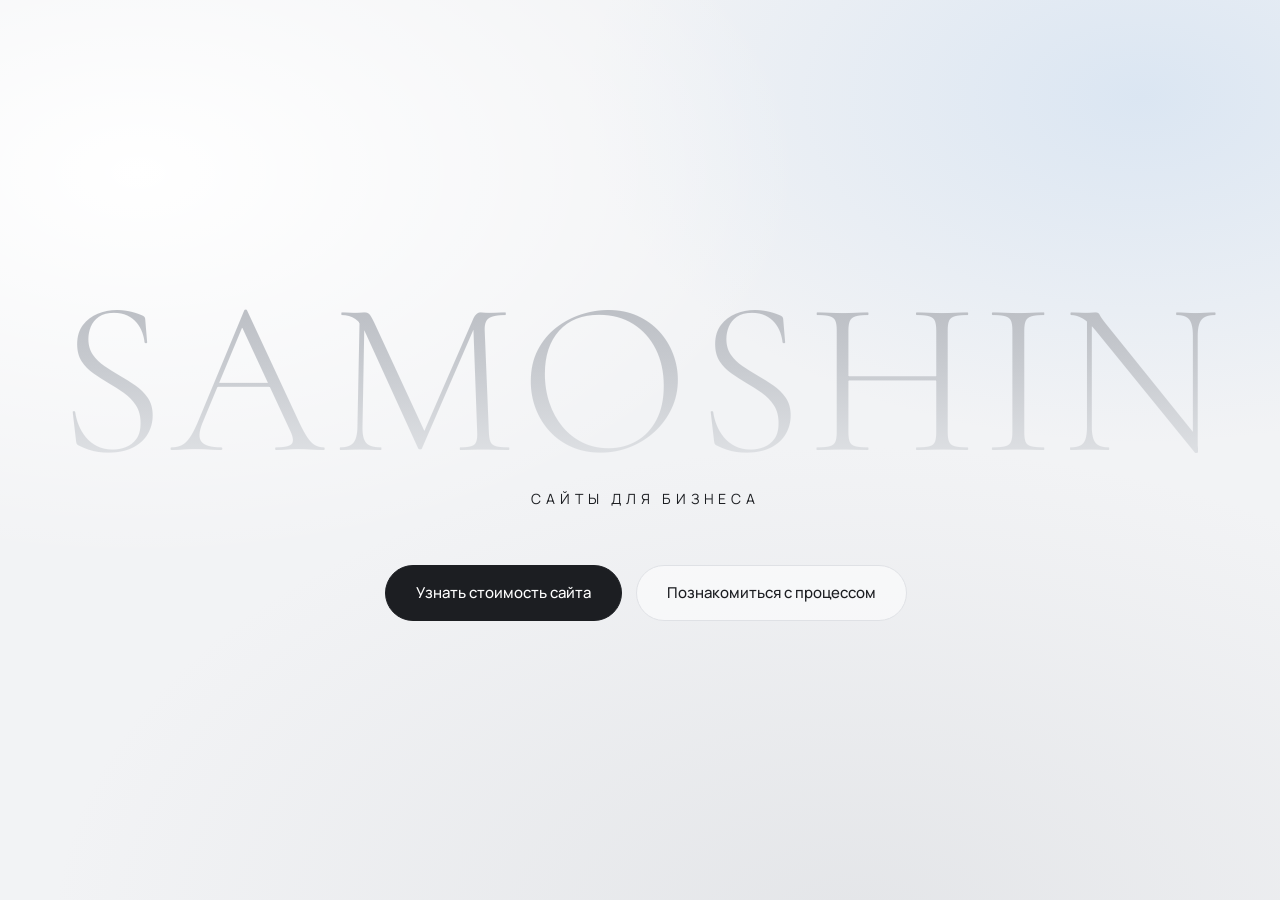
==== index.html @ 726b4692 "Вернул no-cache dev-сервер (serve.py) http.server шлёт только Last-Modified → браузер кэширует эврис" ====
<!DOCTYPE html>
<html lang="ru">
<head>
<meta charset="utf-8">
<meta name="viewport" content="width=device-width, initial-scale=1, viewport-fit=cover">
<title>SAMOSHIN — сайты для бизнеса</title>
<meta name="description" content="Разработка сайтов для бизнеса: лендинги, визитки, корпоративные сайты, интернет-магазины. Прозрачный процесс: план работ с этапами и ценами до начала работы.">
<meta name="theme-color" content="#F2F3F5">
<link rel="preconnect" href="https://fonts.googleapis.com">
<link rel="preconnect" href="https://fonts.gstatic.com" crossorigin>
<link href="https://fonts.googleapis.com/css2?family=Cormorant+Garamond:ital,wght@0,300;0,400;0,500;1,300;1,400&family=Manrope:wght@300;400;500;600&display=swap" rel="stylesheet">
<link rel="stylesheet" href="css/style.css">
</head>
<body>

<!-- Фон-дым (Vanta.FOG). Статический градиент в CSS — запасной фон, если WebGL/скрипт не поднялся. -->
<div class="smoke" id="smoke" aria-hidden="true"></div>
<div class="glow" id="glow" aria-hidden="true"></div>
<div class="veil" aria-hidden="true"></div>

<main class="stage" id="stage">

  <!-- ═══════════════ СТАРТ ═══════════════ -->
  <section class="screen screen--start is-active is-first" id="s-start" data-screen="start">
    <div class="start">
      <h1 class="logo">SAMOSHIN</h1>
      <p class="logo-sub">Сайты для бизнеса</p>
      <div class="start-actions">
        <button class="btn btn--primary" data-go="brief" data-entry="start-button">Узнать стоимость сайта</button>
        <button class="btn" data-go="branch-intro">Познакомиться с процессом</button>
      </div>
    </div>
  </section>

  <!-- ═══════════════ ВЕТКА 1: ОБЕЩАНИЕ ═══════════════ -->
  <section class="screen" id="s-branch-intro" data-screen="branch-intro" hidden>
    <div class="pane pane--center">
      <button class="back" data-back>← Назад</button>
      <p class="eyebrow">Как я работаю</p>
      <h2 class="display">Ты <em>видишь</em> каждый шаг<br>и платишь только за то,<br>что уже сделано</h2>
      <p class="lede">До начала работы ты получаешь план: из каких этапов состоит проект, что выходит на каждом,
        сколько это стоит и когда будет готово. Дальше — этап за этапом. Ничего не начинается,
        пока ты не увидел и не принял предыдущее.</p>
      <p class="lede">Шесть фаз. Дальше — что происходит внутри каждой.</p>
      <button class="btn btn--primary" data-go="phases">Смотреть процесс</button>
    </div>
  </section>

  <!-- ═══════════════ ВЕТКА 2: ШЕСТЬ ФАЗ ═══════════════ -->
  <section class="screen" id="s-phases" data-screen="phases" hidden>
    <div class="pane pane--phases">
      <header class="phases-head">
        <button class="back" data-back>← Назад</button>
        <p class="eyebrow">Процесс</p>
        <h2 class="display display--sm">Шесть фаз</h2>
      </header>

      <div class="track" id="track" tabindex="0" aria-label="Фазы процесса, листается вниз">
        <article class="phase" data-i="1">
          <p class="phase-n">Фаза 1</p>
          <h3 class="phase-t">Бриф <em>и план</em></h3>
          <p class="phase-b">Заполняешь бриф, я составляю план с этапами и ценами, созваниваемся и правим, пока всё не сойдётся.</p>
          <p class="phase-get"><span>Получаешь:</span> план, где видно за что и когда платишь.</p>
        </article>
        <article class="phase" data-i="2">
          <p class="phase-n">Фаза 2</p>
          <h3 class="phase-t">Анализ <em>проекта</em></h3>
          <p class="phase-b">Смотрю конкурентов, разбираю твоих клиентов, собираю структуру будущего сайта.</p>
          <p class="phase-get"><span>Получаешь:</span> карту сайта и путь клиента.</p>
        </article>
        <article class="phase" data-i="3">
          <p class="phase-n">Фаза 3</p>
          <h3 class="phase-t"><em>Дизайн</em></h3>
          <p class="phase-b">Подбираем референсы, согласуем концепцию, готовим тексты и изображения, собираю прототип и отрисовываю макет.</p>
          <p class="phase-get"><span>Получаешь:</span> макет, включая мобильную и десктопную версию.</p>
        </article>
        <article class="phase" data-i="4">
          <p class="phase-n">Фаза 4</p>
          <h3 class="phase-t"><em>Разработка</em></h3>
          <p class="phase-b">Вёрстка, код, адаптив под телефоны и планшеты, проверка во всех браузерах.</p>
          <p class="phase-get"><span>Получаешь:</span> живой сайт на тестовой ссылке.</p>
        </article>
        <article class="phase" data-i="5">
          <p class="phase-n">Фаза 5</p>
          <h3 class="phase-t"><em>Запуск</em></h3>
          <p class="phase-b">Деплой на хостинг, подключение домена, при необходимости — админка, чтобы ты сам менял тексты и фото.</p>
          <p class="phase-get"><span>Получаешь:</span> работающий сайт на твоём домене.</p>
        </article>
        <article class="phase" data-i="6">
          <p class="phase-n">Фаза 6 <span class="phase-opt">по желанию</span></p>
          <h3 class="phase-t"><em>Поддержка</em></h3>
          <p class="phase-b">Чиню технические баги, правлю контент, слежу, что всё живо.</p>
          <p class="phase-get"><span>Получаешь:</span> уверенность, что сайт под присмотром.</p>
        </article>
        <article class="phase phase--end" data-i="7">
          <h3 class="phase-t">Это <em>весь</em> процесс</h3>
          <p class="phase-b">Теперь — какие сайты бывают и какой нужен тебе.</p>
          <button class="btn btn--primary" data-go="site-types">Типы сайтов</button>
        </article>
      </div>

      <!-- ПК-подсказка: показывает жест буквально — колёсико крутится -->
      <div class="scroll-hint" id="hint-scroll" aria-hidden="true">
        <svg viewBox="0 0 26 40" width="26" height="40" fill="none" stroke="currentColor" stroke-width="1.2">
          <rect x=".6" y=".6" width="24.8" height="38.8" rx="12.4"/>
          <circle class="scroll-hint-wheel" cx="13" cy="11" r="1.9" fill="currentColor" stroke="none"/>
        </svg>
      </div>
    </div>
  </section>

  <!-- ═══════════════ ВЕТКА 3: ТИПЫ САЙТОВ ═══════════════ -->
  <section class="screen" id="s-site-types" data-screen="site-types" hidden>
    <div class="pane pane--types">
      <header class="types-head">
        <button class="back" data-back>← Назад</button>
        <p class="eyebrow">Что бывает</p>
        <h2 class="display display--sm">Типы <em>сайтов</em></h2>
      </header>
      <!-- один клик = действие: кликается вся карточка, кнопка внутри заголовка растянута на неё -->
      <div class="types">
        <article class="type" data-type="landing">
          <h3 class="type-t"><button class="type-hit" data-portfolio="landing" aria-label="Лендинг — посмотреть примеры">Лендинг</button></h3>
          <p class="type-b">Подходит, когда нужно продать что-то одно: услугу, продукт, курс или акцию. Вся страница ведёт к одному — конверсии посетителя в звонок или заявку.</p>
          <span class="type-link" aria-hidden="true">Посмотреть примеры</span>
        </article>
        <article class="type" data-type="card">
          <h3 class="type-t"><button class="type-hit" data-portfolio="card" aria-label="Сайт-визитка — посмотреть примеры">Сайт-визитка</button></h3>
          <p class="type-b">Подходит, когда за делом стоишь ты или небольшая команда. Рассказать, кто ты и что предлагаешь, показать работы и дать контакты. Обычно 4–8 страниц.</p>
          <span class="type-link" aria-hidden="true">Посмотреть примеры</span>
        </article>
        <article class="type" data-type="corp">
          <h3 class="type-t"><button class="type-hit" data-portfolio="corp" aria-label="Корпоративный сайт — посмотреть примеры">Корпоративный сайт</button></h3>
          <p class="type-b">Подходит, когда сайту нужно подробно отразить компанию: направления, команда, вакансии, документы, новости. Более 10 страниц.</p>
          <span class="type-link" aria-hidden="true">Посмотреть примеры</span>
        </article>
        <article class="type" data-type="shop">
          <h3 class="type-t"><button class="type-hit" data-portfolio="shop" aria-label="Интернет-магазин — посмотреть примеры">Интернет-магазин</button></h3>
          <p class="type-b">Подходит, когда нужно продавать много и онлайн: каталог, корзина, оплата — покупка идёт без твоего участия.</p>
          <span class="type-link" aria-hidden="true">Посмотреть примеры</span>
        </article>
      </div>
      <div class="types-cta">
        <button class="btn btn--primary" data-go="brief" data-entry="walked">Узнать стоимость своего сайта</button>
      </div>
    </div>
  </section>

  <!-- ═══════════════ БРИФ ═══════════════ -->
  <section class="screen screen--brief" id="s-brief" data-screen="brief" hidden>
    <div class="brief-scroll" id="brief-scroll">
      <div class="brief">
        <header class="brief-head">
          <button class="back" data-back>← Назад</button>
          <h2 class="display display--sm">Бриф</h2>
          <p class="lede">Ответь на несколько вопросов о проекте — это займёт пару минут.
            В ответ пришлю план работ с этапами и ценами. Это бесплатно и ни к чему не обязывает.</p>
        </header>

        <form class="form" id="brief-form" novalidate>

          <fieldset class="step" data-step="1">
            <legend><span class="step-n">01</span> О твоём деле</legend>
            <label class="field">
              <span class="q">Чем занимается твой бизнес?</span>
              <textarea name="business" rows="2" required placeholder="Например: юрист по банкротству, доставка цветов, студия мебели на заказ"></textarea>
            </label>
            <label class="field">
              <span class="q">Кто твои клиенты?</span>
              <textarea name="clients" rows="2" required placeholder="Например: частные лица, компании, и те и другие"></textarea>
            </label>
          </fieldset>

          <fieldset class="step" data-step="2" data-required="one">
            <legend><span class="step-n">02</span> Что должен делать сайт?</legend>
            <p class="q-note">Выбери один вариант</p>
            <div class="opts">
              <label class="opt"><input type="radio" name="goal" value="Продать конкретную услугу или продукт"><span>Продать конкретную услугу или продукт</span></label>
              <label class="opt"><input type="radio" name="goal" value="Рассказать о компании и услугах"><span>Рассказать о компании и услугах</span></label>
              <label class="opt"><input type="radio" name="goal" value="Показать всё, что мы делаем: услуги, команда, проекты"><span>Показать всё, что мы делаем: услуги, команда, проекты</span></label>
              <label class="opt"><input type="radio" name="goal" value="Продавать товары через интернет"><span>Продавать товары через интернет</span></label>
              <label class="opt opt--own"><input type="radio" name="goal" value="__own"><span>Свой вариант</span></label>
            </div>
            <input class="own-input" type="text" name="goal_own" placeholder="Свой вариант" hidden>
          </fieldset>

          <fieldset class="step" data-step="3" data-required="many">
            <legend><span class="step-n">03</span> Что должно быть на сайте?</legend>
            <p class="q-note">Можно несколько</p>
            <div class="opts opts--grid">
              <label class="opt"><input type="checkbox" name="blocks" value="Услуги или товары"><span>Услуги или товары</span></label>
              <label class="opt"><input type="checkbox" name="blocks" value="Цены, прайс"><span>Цены, прайс</span></label>
              <label class="opt"><input type="checkbox" name="blocks" value="Отзывы"><span>Отзывы</span></label>
              <label class="opt"><input type="checkbox" name="blocks" value="Фото работ, портфолио"><span>Фото работ, портфолио</span></label>
              <label class="opt"><input type="checkbox" name="blocks" value="Форма заявки"><span>Форма заявки</span></label>
              <label class="opt"><input type="checkbox" name="blocks" value="О компании, команда"><span>О компании, команда</span></label>
              <label class="opt"><input type="checkbox" name="blocks" value="FAQ"><span>FAQ</span></label>
              <label class="opt"><input type="checkbox" name="blocks" value="Блог, новости"><span>Блог, новости</span></label>
              <label class="opt opt--own"><input type="checkbox" name="blocks" value="__own"><span>Свой вариант</span></label>
            </div>
            <input class="own-input" type="text" name="blocks_own" placeholder="Свой вариант" hidden>
          </fieldset>

          <fieldset class="step" data-step="4" data-required="one">
            <legend><span class="step-n">04</span> Как сайт должен выглядеть?</legend>
            <p class="q-note">Выбери один вариант</p>
            <div class="opts">
              <label class="opt"><input type="radio" name="style" value="Строго и минималистично"><span>Строго и минималистично</span></label>
              <label class="opt"><input type="radio" name="style" value="Ярко и смело"><span>Ярко и смело</span></label>
              <label class="opt"><input type="radio" name="style" value="Дорого и престижно"><span>Дорого и престижно</span></label>
              <label class="opt"><input type="radio" name="style" value="Современно и технологично"><span>Современно и технологично</span></label>
              <label class="opt"><input type="radio" name="style" value="Пока не знаю — доверюсь тебе"><span>Пока не знаю — доверюсь тебе</span></label>
              <label class="opt opt--own"><input type="radio" name="style" value="__own"><span>Свой вариант</span></label>
            </div>
            <input class="own-input" type="text" name="style_own" placeholder="Свой вариант" hidden>
          </fieldset>

          <fieldset class="step" data-step="5" data-required="many">
            <legend><span class="step-n">05</span> Что уже есть из материалов?</legend>
            <p class="q-note">Можно несколько</p>
            <div class="opts opts--grid">
              <label class="opt"><input type="checkbox" name="assets" value="Логотип"><span>Логотип</span></label>
              <label class="opt"><input type="checkbox" name="assets" value="Тексты"><span>Тексты</span></label>
              <label class="opt"><input type="checkbox" name="assets" value="Фотографии"><span>Фотографии</span></label>
              <label class="opt"><input type="checkbox" name="assets" value="Фирменные цвета, брендбук"><span>Фирменные цвета, брендбук</span></label>
              <label class="opt"><input type="checkbox" name="assets" value="Пока ничего нет"><span>Пока ничего нет</span></label>
              <label class="opt opt--own"><input type="checkbox" name="assets" value="__own"><span>Свой вариант</span></label>
            </div>
            <input class="own-input" type="text" name="assets_own" placeholder="Свой вариант" hidden>
          </fieldset>

          <fieldset class="step" data-step="6" data-required="one:cms one:domain">
            <legend><span class="step-n">06</span> Технические детали</legend>
            <p class="q" id="q-cms">Хочешь сам менять тексты и фото после запуска?</p>
            <div class="opts" role="radiogroup" aria-labelledby="q-cms">
              <label class="opt"><input type="radio" name="cms" value="Да, хочу сам"><span>Да, хочу сам</span></label>
              <label class="opt"><input type="radio" name="cms" value="Нет, лучше ты"><span>Нет, лучше ты</span></label>
              <label class="opt"><input type="radio" name="cms" value="Не знаю, что это значит"><span>Не знаю, что это значит</span></label>
            </div>
            <p class="q q--gap" id="q-domain">Есть ли уже адрес сайта (домен)?</p>
            <div class="opts" role="radiogroup" aria-labelledby="q-domain">
              <label class="opt"><input type="radio" name="domain" value="Да, есть"><span>Да, есть</span></label>
              <label class="opt"><input type="radio" name="domain" value="Нет, нужно купить"><span>Нет, нужно купить</span></label>
              <label class="opt"><input type="radio" name="domain" value="Не знаю, что это"><span>Не знаю, что это</span></label>
            </div>
          </fieldset>

          <fieldset class="step" data-step="7" data-required="one:contact_way">
            <legend><span class="step-n">07</span> Куда прислать план?</legend>
            <label class="field">
              <span class="q">Имя</span>
              <input type="text" name="name" required autocomplete="name" placeholder="Как к тебе обращаться">
            </label>
            <label class="field">
              <span class="q">Телефон или мессенджер</span>
              <input type="text" name="phone" required autocomplete="tel" inputmode="tel" placeholder="+7 900 000-00-00 или @nickname">
            </label>
            <label class="field">
              <span class="q">Email <span class="opt-mark">— по желанию</span></span>
              <input type="email" name="email" autocomplete="email" placeholder="you@example.com">
            </label>
            <p class="q q--gap" id="q-way">Как удобнее связаться?</p>
            <div class="opts" role="radiogroup" aria-labelledby="q-way">
              <label class="opt"><input type="radio" name="contact_way" value="Telegram"><span>Telegram</span></label>
              <label class="opt"><input type="radio" name="contact_way" value="WhatsApp"><span>WhatsApp</span></label>
              <label class="opt"><input type="radio" name="contact_way" value="Звонок"><span>Звонок</span></label>
              <label class="opt"><input type="radio" name="contact_way" value="Email"><span>Email</span></label>
            </div>
          </fieldset>

          <div class="form-foot">
            <p class="form-error" id="form-error" role="alert" hidden></p>
            <button class="btn btn--primary btn--wide" type="submit">Отправить бриф</button>
            <p class="form-note">Нажимая, ты соглашаешься на обработку контактов для ответа по этой заявке. Ничего больше с ними не происходит.</p>
          </div>
        </form>
      </div>
    </div>
  </section>

  <!-- ═══════════════ ПОДТВЕРЖДЕНИЕ ═══════════════ -->
  <section class="screen" id="s-brief-done" data-screen="brief-done" hidden>
    <div class="pane pane--center">
      <h2 class="display">Бриф <em>получен</em></h2>
      <p class="lede">Изучу и вернусь с планом работ в течение суток.</p>
      <div class="done-actions">
        <button class="btn" id="done-download">Скачать копию брифа</button>
        <button class="btn btn--ghost" data-go="start">На главную</button>
      </div>
    </div>
  </section>

</main>

<!-- ═══════════════ ЗАСЕЧКА «ГДЕ Я» ═══════════════ -->
<!-- Четыре штриха: три экрана ветки + цель. Декоративная, не кликается — навигация в углах. -->
<div class="trail" id="trail" hidden aria-hidden="true">
  <span class="trail-tick" data-for="branch-intro"></span>
  <span class="trail-tick" data-for="phases"></span>
  <span class="trail-tick" data-for="site-types"></span>
  <span class="trail-tick trail-tick--goal" data-for="brief"></span>
</div>

<!-- ═══════════════ УГЛЫ (только внутри ветки) ═══════════════ -->
<nav class="corners" id="corners" hidden aria-label="Быстрые переходы">
  <button class="corner corner--tl" data-portfolio="all">Портфолио</button>
  <button class="corner corner--tr" id="faq-open" aria-label="Частые вопросы">
    <span aria-hidden="true">?</span>
  </button>
  <a class="corner corner--bl" id="call-link" href="tel:+79000000000">
    <svg viewBox="0 0 20 20" width="17" height="17" fill="none" stroke="currentColor" stroke-width="1.4" stroke-linecap="round" stroke-linejoin="round" aria-hidden="true">
      <path d="M17.5 14.1v2.3a1.5 1.5 0 0 1-1.7 1.5 15 15 0 0 1-6.5-2.3 14.6 14.6 0 0 1-4.5-4.5A15 15 0 0 1 2.5 4.5 1.5 1.5 0 0 1 4 2.8h2.3a1.5 1.5 0 0 1 1.5 1.3c.1.7.3 1.4.5 2.1a1.5 1.5 0 0 1-.3 1.6l-1 1a12 12 0 0 0 4.5 4.5l1-1a1.5 1.5 0 0 1 1.6-.3c.7.3 1.4.4 2.1.5a1.5 1.5 0 0 1 1.3 1.6Z"/>
    </svg>
    <span class="sr-only">Позвонить</span>
  </a>
  <button class="corner corner--br" data-go="brief" data-entry="corner-icon">Узнать стоимость</button>
</nav>

<!-- ═══════════════ FAQ ═══════════════ -->
<dialog class="overlay overlay--faq" id="ov-faq" aria-labelledby="faq-title">
  <div class="overlay-inner">
    <button class="overlay-close" data-close-overlay aria-label="Закрыть">×</button>
    <h2 class="display display--sm" id="faq-title">Частые <em>вопросы</em></h2>
    <div class="faq">
      <details class="qa">
        <summary>Сколько стоит сайт?</summary>
        <p>Зависит от объёма: количества страниц, сложности дизайна, нужна ли админка и магазин. Поэтому я не называю цену до брифа — иначе это гадание. Заполнишь бриф — пришлю план, где цена разбита по этапам, и видно, за что именно ты платишь. Это бесплатно.</p>
      </details>
      <details class="qa">
        <summary>Сколько времени это займёт?</summary>
        <p>Лендинг — обычно 1–2 недели, визитка — 2–3, корпоративный сайт — от месяца. Срок сильно зависит от того, как быстро приходят материалы и правки с твоей стороны. Точные даты по этапам будут в плане.</p>
      </details>
      <details class="qa">
        <summary>Что мне нужно подготовить?</summary>
        <p>В идеале — логотип, тексты, фотографии и понимание, кто твой клиент. Если ничего этого нет, не страшно: тексты пишу сам, изображения подбираю, логотип можно оставить на потом. В брифе есть отдельный вопрос про материалы — отметь, что есть, остальное возьму на себя.</p>
      </details>
      <details class="qa">
        <summary>Обязательно ли делать всё сразу?</summary>
        <p>Нет. Процесс разбит на этапы именно поэтому: можно запустить сайт в базовом виде и добавлять разделы потом. Оплата тоже по этапам — ты не отдаёшь всю сумму вперёд.</p>
      </details>
      <details class="qa">
        <summary>Смогу ли я сам менять тексты и фото?</summary>
        <p>Да, если скажешь об этом заранее — тогда подключаю админку и показываю, как ей пользоваться. Без админки сайт дешевле, но за правками придётся приходить ко мне. В брифе есть этот вопрос.</p>
      </details>
      <details class="qa">
        <summary>Кто делает сайт?</summary>
        <p>Я. Не агентство и не конвейер: один человек ведёт проект от брифа до запуска, и на связи всё время один и тот же человек. Поэтому проектов в работе немного, а этапы видно насквозь.</p>
      </details>
      <details class="qa">
        <summary>А если мне не понравится?</summary>
        <p>Для этого этапы и нужны. Дизайн согласуется до вёрстки: сначала концепция, потом макет. Правки внутри этапа — часть работы. Дальше не идём, пока текущий этап не принят — так «не понравилось» вскрывается на макете, а не на готовом сайте.</p>
      </details>
    </div>
  </div>
</dialog>

<!-- ═══════════════ ПОРТФОЛИО ═══════════════ -->
<dialog class="overlay overlay--work" id="ov-portfolio" aria-labelledby="pf-title">
  <div class="overlay-inner">
    <button class="overlay-close" data-close-overlay aria-label="Закрыть">×</button>
    <h2 class="display display--sm" id="pf-title">Работы</h2>
    <div class="filters" id="pf-filters" role="group" aria-label="Фильтр по типу сайта">
      <button class="filter is-on" data-filter="all">Все</button>
      <button class="filter" data-filter="landing">Лендинги</button>
      <button class="filter" data-filter="card">Визитки</button>
      <button class="filter" data-filter="corp">Корпоративные</button>
      <button class="filter" data-filter="shop">Магазины</button>
    </div>
    <div class="works" id="pf-works">
      <!-- ponytail: превью — CSS-плашки. Появятся скриншоты — меняешь div.work-img на <img alt="…">. -->
      <article class="work" data-type="landing">
        <div class="work-img work-img--1" role="img" aria-label="Превью лендинга арбитражного управляющего"></div>
        <h3 class="work-t">Лендинг арбитражного управляющего</h3>
        <p class="work-b">Банкротство физических лиц. Одна страница, одна задача — заявка на консультацию.</p>
        <p class="work-type">Лендинг</p>
      </article>
      <article class="work" data-type="card">
        <div class="work-img work-img--2" role="img" aria-label="Превью сайта швейного цеха"></div>
        <h3 class="work-t">Швейный цех: шторы и текстиль</h3>
        <p class="work-b">Производство под заказ. Каталог работ, расчёт и контакты.</p>
        <p class="work-type">Сайт-визитка</p>
      </article>
      <article class="work" data-type="card">
        <div class="work-img work-img--3" role="img" aria-label="Превью сайта студии изделий из керамогранита"></div>
        <h3 class="work-t">Студия изделий из керамогранита</h3>
        <p class="work-b">Кухни, декор, мебель. Показать материал и работы так, чтобы было видно качество.</p>
        <p class="work-type">Сайт-визитка</p>
      </article>
      <article class="work" data-type="corp">
        <div class="work-img work-img--4" role="img" aria-label="Превью корпоративного сайта завода нефтегазового оборудования"></div>
        <h3 class="work-t">Завод нефтегазового оборудования</h3>
        <p class="work-b">Направления, производство, документы, вакансии. Многостраничная структура под каталог продукции.</p>
        <p class="work-type">Корпоративный сайт</p>
      </article>
    </div>
    <p class="works-empty" id="pf-empty" hidden>В этом типе работ пока нет. Ближайшая — в соседнем фильтре.</p>
  </div>
</dialog>

<script src="js/overscroll-nav.js"></script>
<script src="js/app.js"></script>

<!-- Фон-дым. Тяжёлые библиотеки грузятся последними, поверх статического градиента-заглушки. -->
<script src="js/vendor/three.r134.min.js"></script>
<script src="js/vendor/vanta.fog.min.js"></script>
<script>
  // Уважаем reduced-motion и не падаем, если библиотека/WebGL недоступны — остаётся градиент.
  // ?nofog — быстрый выключатель для сравнения: мешает ли фон отклику жестов на этой машине.
  if (window.VANTA && !matchMedia('(prefers-reduced-motion: reduce)').matches
      && !location.search.includes('nofog')) {
    try {
      VANTA.FOG({
        el: '#smoke',
        mouseControls: true,
        touchControls: true,
        gyroControls: false,
        minHeight: 200.00,
        minWidth: 200.00,
        highlightColor: 0x9d9c99,
        midtoneColor: 0xcacaca,
        lowlightColor: 0x5f5b70,
        baseColor: 0xffffff,
        blurFactor: 0.53,
        speed: 0.50,
        zoom: 0.20
      });
    } catch (e) { /* нет WebGL — живём с градиентом */ }
  }
</script>
</body>
</html>
---- css/style.css ----
/* ═══════════════════════════════════════════════
   SAMOSHIN — токены
   ═══════════════════════════════════════════════ */
:root {
  --bg: #F2F3F5;        /* холодный перламутр */
  --ink: #1C1E22;       /* 15.0:1 */
  --sky: #7FB2E8;       /* декор, только на заливках — на тексте не используется */
  --sky-deep: #4A8FD4;  /* интерактив, ховер, курсив в крупных заголовках — 3.1:1, AA large */
  --sky-ink: #3170B0;   /* тот же акцент для мелкого текста — 4.7:1, AA */
  --muted: #666B73;     /* второстепенный текст — 4.9:1 */
  --logo: #C8CBD0;
  --logo-2: #E4E6E9;
  --line: #DFE1E5;      /* декоративные линии: разделители, рамки карточек */
  --line-ui: #878D95;   /* границы полей ввода и выбора — 3.0:1, WCAG 1.4.11 */

  --display: "Cormorant Garamond", Georgia, "Times New Roman", serif;
  --body: "Manrope", -apple-system, BlinkMacSystemFont, "Segoe UI", Roboto, sans-serif;

  --pad: clamp(20px, 5vw, 64px);
  --safe-t: max(var(--pad), env(safe-area-inset-top));
  --safe-b: max(var(--pad), env(safe-area-inset-bottom));

  /* тайминги: прямой ход уверенный, обратный быстрее */
  --t-dive: 700ms;
  --t-back: 460ms;
  --t-flight: 780ms;
  --t-blink: 620ms;
  --ease-dive: cubic-bezier(.22, .9, .28, 1);
  --ease-soft: cubic-bezier(.4, 0, .2, 1);
}

*, *::before, *::after { box-sizing: border-box; }

html, body {
  height: 100%;
  margin: 0;
  overflow: hidden;
  background: var(--bg);
}

body {
  font: 400 clamp(15px, 1.05vw + 12px, 18px)/1.6 var(--body);
  color: var(--ink);
  -webkit-font-smoothing: antialiased;
  text-rendering: optimizeLegibility;
}

h1, h2, h3, p, figure, fieldset, legend { margin: 0; padding: 0; }
fieldset { border: 0; }
button { font: inherit; color: inherit; }

:focus-visible {
  outline: 2px solid var(--sky-deep);
  outline-offset: 3px;
  border-radius: 2px;
}

/* ═══════════════ фон-заглушка ═══════════════ */
/* ponytail: статический перламутр + очень медленный дрейф. Сюда встанет fluid-дым. */
.smoke {
  --mx: 50%;
  --my: 40%;
  position: fixed;
  inset: -20%;
  z-index: 0;
  background:
    radial-gradient(60% 50% at 22% 28%, #FFFFFF 0%, rgba(255,255,255,0) 62%),
    radial-gradient(52% 46% at 78% 22%, rgba(127,178,232,.20) 0%, rgba(127,178,232,0) 60%),
    radial-gradient(70% 60% at 62% 88%, rgba(200,203,208,.34) 0%, rgba(200,203,208,0) 64%),
    var(--bg);
}
/* Vanta вставляет сюда <canvas> и двигает фон сам — CSS-дрейф больше не нужен. */

/* Мягкая реакция на курсор — отдельным слоем, чтобы не пересобирать фон на каждое движение.
   Свечение, а не частицы: тише и не тянет фокус. Тач-устройствам не показываем. */
.glow {
  position: fixed;
  inset: 0;
  z-index: 0;
  pointer-events: none;
  opacity: 0;
  background: radial-gradient(340px 340px at var(--mx) var(--my),
    rgba(255,255,255,.55) 0%, rgba(127,178,232,.10) 45%, rgba(255,255,255,0) 70%);
  transition: opacity 1.2s var(--ease-soft);
}
@media (hover: hover) and (pointer: fine) {
  .glow.is-on { opacity: 1; }
}

.veil {
  position: fixed;
  inset: 0;
  z-index: 90;
  background: var(--bg);
  opacity: 0;
  pointer-events: none;
  transition: opacity calc(var(--t-blink) / 2) var(--ease-soft);
}
.veil.is-on { opacity: 1; }

/* ═══════════════ сцена и экраны ═══════════════ */
.stage {
  position: fixed;
  inset: 0;
  z-index: 1;
  perspective: 1200px;
}

.screen {
  position: absolute;
  inset: 0;
  overflow: hidden;
  transform-origin: 50% 46%;
  will-change: transform, opacity, filter;
}
.screen[hidden] { display: none; }
.screen.is-leaving { pointer-events: none; }

.pane {
  height: 100%;
  padding: calc(var(--safe-t) + 40px) var(--pad) calc(var(--safe-b) + 40px);
  display: flex;
  flex-direction: column;
  overflow: hidden;
  /* отдача на скролл за край: без неё жест не нащупывается */
  transform: translateY(var(--pull, 0px));
}
.pane--center {
  justify-content: center;
  align-items: flex-start;
  max-width: 1100px;
  margin: 0 auto;
  gap: 26px;
}

/* ═══════════════ типографика ═══════════════ */
.display {
  font-family: var(--display);
  font-weight: 300;
  font-size: clamp(34px, 5.6vw, 74px);
  line-height: 1.12;
  letter-spacing: -0.01em;
}
.display--sm { font-size: clamp(28px, 3.6vw, 46px); }
.display em,
.phase-t em,
.logo-sub em {
  font-style: italic;
  color: var(--sky-deep);
}

.eyebrow {
  font-size: 12px;
  font-weight: 500;
  letter-spacing: .18em;
  text-transform: uppercase;
  color: var(--muted);
}

.lede {
  max-width: 56ch;
  color: var(--muted);
  font-weight: 300;
  font-size: clamp(15px, .6vw + 13px, 19px);
}

/* ═══════════════ кнопки ═══════════════ */
.btn {
  --btn-fg: var(--ink);
  display: inline-flex;
  align-items: center;
  justify-content: center;
  gap: 10px;
  padding: 15px 30px;
  border: 1px solid var(--line);
  border-radius: 999px;
  background: rgba(255,255,255,.55);
  color: var(--btn-fg);
  font-size: 15px;
  font-weight: 500;
  cursor: pointer;
  transition: border-color .3s, background .3s, color .3s, transform .3s var(--ease-soft);
}
.btn:hover {
  border-color: var(--sky);
  background: #fff;
  transform: translateY(-1px);
}
.btn:active { transform: translateY(0); }
.btn--primary {
  border-color: var(--ink);
  background: var(--ink);
  color: #fff;
}
.btn--primary:hover {
  background: var(--sky-deep);
  border-color: var(--sky-deep);
  color: #fff;
}
.btn--ghost { border-color: transparent; background: none; color: var(--muted); }
.btn--ghost:hover { background: none; color: var(--ink); }
.btn--wide { width: 100%; max-width: 380px; padding: 18px 30px; }

/* ═══════════════ СТАРТ ═══════════════ */
.screen--start { display: grid; place-items: center; }
.start {
  width: 100%;
  padding: var(--safe-t) var(--pad) var(--safe-b);
  text-align: center;
}
.logo {
  font-family: var(--display);
  font-weight: 300;
  font-size: 17.2vw;
  line-height: .92;
  white-space: nowrap;
  letter-spacing: .028em;
  margin-inline: -.028em 0;
  background: linear-gradient(to bottom, #B9BCC2 6%, var(--logo) 44%, var(--logo-2) 100%);
  -webkit-background-clip: text;
  background-clip: text;
  color: transparent;
  user-select: none;
}
.logo-sub {
  margin-top: 6px;
  font-size: clamp(12px, 1.1vw, 15px);
  letter-spacing: .34em;
  text-transform: uppercase;
  color: var(--ink);
}
.start-actions {
  margin-top: clamp(34px, 6vh, 64px);
  display: flex;
  flex-wrap: wrap;
  gap: 14px;
  justify-content: center;
}

/* появление по очереди: логотип проявляется из света → подпись → кнопки */
@keyframes logo-in {
  from { opacity: 0; filter: blur(16px); transform: scale(1.015); }
  to   { opacity: 1; filter: blur(0);    transform: none; }
}
@keyframes rise-in {
  from { opacity: 0; transform: translateY(9px); }
  to   { opacity: 1; transform: none; }
}
/* только при первом заходе: на возврате ждать проявление логотипа — наказание, а не приём */
.screen--start.is-first .logo          { animation: logo-in 1100ms var(--ease-dive) backwards; }
.screen--start.is-first .logo-sub      { animation: rise-in 620ms var(--ease-dive) 620ms backwards; }
.screen--start.is-first .start-actions { animation: rise-in 620ms var(--ease-dive) 860ms backwards; }

/* ═══════════════ ФАЗЫ ═══════════════ */
.pane--phases {
  position: relative;
  padding: calc(var(--safe-t) + 76px) 0 calc(var(--safe-b) + 30px);
  gap: 0;
}
.phases-head { padding: 0 var(--pad) clamp(18px, 4vh, 40px); }
.phases-head .back, .types-head .back { margin-bottom: 4px; }
.phases-head .display { margin-top: 6px; }

.track {
  flex: 1;
  min-height: 0;
  display: flex;
  flex-direction: column;
  align-items: center;
  gap: clamp(16px, 2.4vh, 30px);
  /* без длинного хвоста: снап должен доводить ровно до конца прокрутки,
     иначе край не достигается и скролл не уводит на следующий экран */
  padding: 0 var(--pad) clamp(16px, 5vh, 48px);
  overflow-y: auto;
  overflow-x: hidden;
  overscroll-behavior-y: contain;
  scroll-snap-type: y proximity; /* магнит помогает остановиться, но не держит — скролл-джекинг раздражает */
  scrollbar-width: none;
  -webkit-overflow-scrolling: touch;
  /* карточка растворяется у края, а не обрезается по линии */
  mask-image: linear-gradient(to bottom, transparent 0, #000 72px, #000 calc(100% - 24px), transparent 100%);
}
.track::-webkit-scrollbar { display: none; }

.phase {
  flex: 0 0 auto;
  width: min(560px, 100%);
  scroll-snap-align: center;
  padding: clamp(26px, 3vw, 40px);
  border: 1px solid var(--line);
  border-radius: 3px;
  /* ponytail: без backdrop-filter — размытие поверх живого фона пересчитывалось
     каждый кадр и роняло прокрутку. Плотная заливка неотличима на глаз. */
  background: rgba(252, 253, 254, .86);
  transform-origin: 50% 0%;      /* уходит вверх-на-зрителя */
  will-change: transform, opacity;
}
.phase-n {
  font-size: 12px;
  letter-spacing: .18em;
  text-transform: uppercase;
  color: var(--muted);
}
.phase-opt {
  margin-left: 8px;
  padding: 2px 8px;
  border: 1px solid var(--line);
  border-radius: 999px;
  letter-spacing: .08em;
  font-size: 10px;
  color: var(--sky-ink);
}
.phase-t {
  margin-top: 14px;
  font-family: var(--display);
  font-weight: 300;
  font-size: clamp(28px, 2.6vw, 40px);
  line-height: 1.1;
}
.phase-b { margin-top: 16px; color: var(--muted); font-weight: 300; }
.phase-get {
  margin-top: 22px;
  padding-top: 18px;
  border-top: 1px solid var(--line);
  font-size: 15px;
}
.phase-get span { color: var(--sky-ink); }
.phase--end {
  border-style: dashed;
  background: none;
}
.phase--end .btn { margin-top: 24px; }

/* ПК-подсказка: мышь справа от блока карточек, колёсико крутится — жест, а не результат */
/* Конспект просит «справа от блока» — правый край занят карточками, иконка легла бы поверх.
   Ставлю под блоком по центру: единственная свободная зона, жест читается так же. */
.scroll-hint {
  align-self: center;
  padding-top: 14px;
  color: var(--muted);
  opacity: .75;
  transition: opacity .5s;
  pointer-events: none;
}
.scroll-hint-wheel { animation: wheel 2.4s var(--ease-soft) infinite; }
@keyframes wheel {
  0%, 8%   { transform: translateY(0); opacity: 1; }
  38%      { transform: translateY(13px); opacity: .15; }
  46%      { transform: translateY(0); opacity: 0; }
  60%, 100% { transform: translateY(0); opacity: 1; }
}
.scroll-hint.is-off { opacity: 0; }

/* на тач-экранах подсказка другая: первая карточка дёргается вверх до первого касания */
@media (hover: none) {
  .track:not(.is-touched) .phase[data-i="1"] { animation: nudge 2.6s var(--ease-soft) 1s 2; }
  .scroll-hint { display: none; }
}
@keyframes nudge {
  0%, 72%, 100% { transform: translateY(0); }
  80%           { transform: translateY(-14px); }
  88%           { transform: translateY(0); }
}

/* ═══════════════ ТИПЫ САЙТОВ ═══════════════ */
.pane--types {
  padding-top: calc(var(--safe-t) + 76px);
  padding-bottom: calc(var(--safe-b) + 66px); /* чтобы контент не уезжал под угловые ссылки */
  overflow-y: auto;
  gap: clamp(22px, 4vh, 44px);
  justify-content: safe center;
}
.types {
  display: grid;
  grid-template-columns: repeat(auto-fit, minmax(min(280px, 100%), 1fr));
  gap: 1px;
  background: var(--line);
  border: 1px solid var(--line);
}
.type {
  position: relative;
  padding: clamp(24px, 2.4vw, 36px);
  background: rgba(255,255,255,.55);
  display: flex;
  flex-direction: column;
  gap: 14px;
  transition: background .35s;
}
.type:hover,
.type:focus-within { background: #fff; }
.type-t {
  font-family: var(--display);
  font-weight: 400;
  font-size: clamp(24px, 2vw, 30px);
}
.type-hit {
  border: 0;
  padding: 0;
  background: none;
  font: inherit;
  text-align: left;
  cursor: pointer;
}
.type-hit::after { content: ""; position: absolute; inset: 0; } /* кликается вся карточка */
.type-b { color: var(--muted); font-weight: 300; font-size: 15px; flex: 1; }
.type-link {
  align-self: flex-start;
  padding: 0 0 3px;
  border-bottom: 1px solid var(--sky-deep);
  color: var(--sky-ink);
  font-size: 14px;
  opacity: 0;
  transform: translateY(4px);
  transition: opacity .3s, transform .3s, border-color .3s;
}
.type:hover .type-link,
.type:focus-within .type-link { opacity: 1; transform: none; }
@media (hover: none) {
  .type-link { opacity: 1; transform: none; }
}
.types-cta { display: flex; justify-content: center; }

/* ═══════════════ ЗАСЕЧКА «ГДЕ Я» ═══════════════ */
/* Тихая, не прогресс-бар: четыре штриха вверху по центру. Последний — цель (бриф). */
.trail {
  position: fixed;
  top: calc(var(--safe-t) + 12px);
  left: 50%;
  transform: translateX(-50%);
  z-index: 40;
  display: flex;
  gap: 7px;
  pointer-events: none;
}
.trail[hidden] { display: none; }
.trail-tick {
  width: 16px;
  height: 1px;
  background: var(--line);
  transition: background .5s var(--ease-soft), width .5s var(--ease-dive);
}
.trail-tick.is-passed { background: var(--muted); }
.trail-tick.is-here { width: 26px; background: var(--sky-deep); }
.trail-tick--goal { width: 6px; }

/* ═══════════════ УГЛЫ ═══════════════ */
.corners { position: fixed; inset: 0; z-index: 40; pointer-events: none; }
.corner {
  position: absolute;
  pointer-events: auto;
  display: flex;
  align-items: center;
  justify-content: center;
  min-width: 44px;
  min-height: 44px;
  border: 0;
  background: none;
  color: var(--muted);
  font-family: var(--body);
  font-size: 13px;
  letter-spacing: .06em;
  text-decoration: none;
  cursor: pointer;
  padding: 10px 4px;
  transition: color .3s;
}
.sr-only {
  position: absolute;
  width: 1px; height: 1px;
  margin: -1px; padding: 0;
  overflow: hidden;
  clip-path: inset(50%);
  white-space: nowrap;
}
.corner:hover { color: var(--sky-ink); }
.corner--tl,
.corner--bl { justify-content: flex-start; }
.corner--br { justify-content: flex-end; }
.corner--tl { top: var(--safe-t); left: calc(var(--pad) - 4px); }
.corner--tr {
  top: var(--safe-t); right: var(--pad);
  width: 36px; height: 36px; min-width: 0; min-height: 0; padding: 0;
  border: 1px solid var(--line-ui);
  border-radius: 50%;
  font-family: var(--display);
  font-size: 19px;
  line-height: 1;
  color: var(--ink);
  transition: border-color .3s, color .3s;
}
/* круг оставляем 36px, зону нажатия расширяем до 44 */
.corner--tr::after { content: ""; position: absolute; inset: -4px; }
.corner--tr:hover { border-color: var(--sky-deep); }
.corner--bl { bottom: var(--safe-b); left: calc(var(--pad) - 4px); }
.corner--br { bottom: var(--safe-b); right: calc(var(--pad) - 4px); color: var(--ink); }
.corner--br::after {
  content: "";
  display: block;
  height: 1px;
  margin-top: 3px;
  background: var(--sky);
  transform: scaleX(0);
  transform-origin: right;
  transition: transform .35s var(--ease-soft);
}
.corner--br:hover::after { transform: scaleX(1); transform-origin: left; }

/* ═══════════════ БРИФ ═══════════════ */
.screen--brief { background: var(--bg); }
.brief-scroll {
  height: 100%;
  overflow-y: auto;
  overscroll-behavior-y: contain;
  -webkit-overflow-scrolling: touch;
}
.brief {
  max-width: 720px;
  margin: 0 auto;
  padding: calc(var(--safe-t) + 20px) var(--pad) calc(var(--safe-b) + 60px);
  /* отдача на потяг за верхний край: без неё жест не нащупывается */
  transform: translateY(var(--pull, 0px));
}

/* Во время жеста transform идёт за пальцем без анимации — transition на постоянно
   меняющемся значении и давал рывки. Пружина включается только на отпускании. */
.brief.is-releasing,
.pane.is-releasing {
  transition: transform .5s cubic-bezier(.22, 1, .36, 1);
}
.brief-head { display: flex; flex-direction: column; gap: 16px; }
.back {
  align-self: flex-start;
  width: fit-content;   /* заголовки экранов — не flex, иначе кнопка растянется на всю ширину */
  display: flex;
  align-items: center;
  min-height: 44px;
  border: 0;
  background: none;
  padding: 6px 12px 6px 0;
  color: var(--muted);
  font-size: 14px;
  cursor: pointer;
  transition: color .3s;
}
.back:hover { color: var(--ink); }

.form { margin-top: clamp(32px, 6vh, 56px); display: flex; flex-direction: column; gap: 46px; }
.step { display: flex; flex-direction: column; gap: 14px; scroll-margin-top: 24px; }
.step legend {
  display: flex;
  align-items: baseline;
  gap: 14px;
  font-family: var(--display);
  font-weight: 400;
  font-size: clamp(22px, 2vw, 28px);
  padding-bottom: 4px;
}
.step-n {
  font-family: var(--body);
  font-size: 11px;
  font-weight: 500;
  letter-spacing: .16em;
  color: var(--sky-ink);
}
.q { display: block; font-size: 15px; font-weight: 500; }
.q--gap { margin-top: 14px; }
.q-note { font-size: 13px; color: var(--muted); }
.opt-mark { font-weight: 300; color: var(--muted); }

.field { display: flex; flex-direction: column; gap: 8px; }
/* у полей ввода рамка — единственный признак контрола, поэтому она контрастнее
   декоративных линий. У .opt контрол опознаётся по нативному радио, там хватает волоска. */
.field input,
.field textarea,
.own-input {
  width: 100%;
  padding: 13px 16px;
  border: 1px solid var(--line-ui);
  border-radius: 2px;
  background: rgba(255,255,255,.6);
  font: inherit;
  font-size: 15px;
  color: var(--ink);
  resize: vertical;
  transition: border-color .25s, background .25s;
}
.field input::placeholder,
.field textarea::placeholder,
.own-input::placeholder { color: var(--muted); font-weight: 300; }
.field input:focus,
.field textarea:focus,
.own-input:focus { outline: none; border-color: var(--sky-deep); background: #fff; }

.opts { display: flex; flex-direction: column; gap: 8px; }
.opts--grid {
  display: grid;
  grid-template-columns: repeat(auto-fit, minmax(min(230px, 100%), 1fr));
}
.opt {
  display: flex;
  align-items: center;
  gap: 12px;
  padding: 13px 16px;
  border: 1px solid var(--line);
  border-radius: 2px;
  background: rgba(255,255,255,.45);
  font-size: 15px;
  cursor: pointer;
  transition: border-color .25s, background .25s;
}
.opt:hover { border-color: var(--sky); background: #fff; }
.opt input { accent-color: var(--sky-deep); width: 16px; height: 16px; margin: 0; flex: 0 0 auto; }
.opt:has(input:checked) { border-color: var(--sky-deep); background: #fff; }
.own-input { margin-top: 2px; }

.step.is-bad legend { color: var(--sky-ink); }
.step.is-bad .opts,
.step.is-bad .field input,
.step.is-bad .field textarea { animation: bump .35s var(--ease-soft); }
.step.is-bad .field input:invalid,
.step.is-bad .field textarea:invalid { border-color: var(--sky-deep); }
@keyframes bump {
  0%, 100% { transform: translateX(0); }
  30% { transform: translateX(-5px); }
  70% { transform: translateX(4px); }
}

.form-foot { display: flex; flex-direction: column; gap: 14px; align-items: flex-start; }
.form-error { color: var(--sky-ink); font-size: 14px; }
.form-note { font-size: 13px; color: var(--muted); max-width: 46ch; font-weight: 300; }
.done-actions { display: flex; flex-wrap: wrap; gap: 12px; }

/* ═══════════════ СЛОИ: FAQ / ПОРТФОЛИО ═══════════════ */
.overlay {
  position: fixed;
  inset: 0;
  z-index: 60;
  width: 100%;
  max-width: none;
  max-height: none;
  height: 100%;
  margin: 0;
  padding: 0;
  border: 0;
  color: var(--ink);
  background: none;
  display: grid;
  place-items: start center;
  overflow-y: auto;
  overscroll-behavior: contain;
  opacity: 0;
  transition: opacity .4s var(--ease-soft);
}
.overlay:not([open]) { display: none; }
.overlay::backdrop {
  background: rgba(28, 30, 34, .14);
  backdrop-filter: blur(14px);
  opacity: 0;
  transition: opacity .4s var(--ease-soft);
}
.overlay.is-on,
.overlay.is-on::backdrop { opacity: 1; }
.overlay-inner {
  width: min(1040px, 100%);
  padding: calc(var(--safe-t) + 20px) var(--pad) calc(var(--safe-b) + 60px);
  transform: translateY(14px) scale(.985);
  transition: transform .45s var(--ease-dive);
}
.overlay.is-on .overlay-inner { transform: none; }
.overlay-close {
  position: sticky;
  top: 0;
  float: right;
  width: 40px; height: 40px;
  border: 1px solid var(--line);
  border-radius: 50%;
  background: rgba(242,243,245,.9);
  font-size: 22px;
  line-height: 1;
  color: var(--muted);
  cursor: pointer;
  transition: border-color .3s, color .3s;
}
.overlay-close:hover { border-color: var(--sky); color: var(--ink); }

.faq {
  margin-top: 34px;
  columns: 2;
  column-gap: clamp(24px, 3vw, 56px);
}
.qa {
  break-inside: avoid;
  margin-bottom: 2px;
  border-bottom: 1px solid var(--line);
  padding: 16px 0;
}
.qa summary {
  cursor: pointer;
  list-style: none;
  font-size: 16px;
  font-weight: 500;
  display: flex;
  gap: 14px;
  justify-content: space-between;
  transition: color .25s;
}
.qa summary::-webkit-details-marker { display: none; }
.qa summary::after {
  content: "+";
  color: var(--sky-ink);
  font-family: var(--display);
  font-size: 20px;
  line-height: 1.2;
  flex: 0 0 auto;
}
.qa[open] summary::after { content: "–"; }
.qa summary:hover { color: var(--sky-ink); }
.qa p { margin-top: 12px; color: var(--muted); font-weight: 300; font-size: 15px; }

.filters { margin-top: 30px; display: flex; flex-wrap: wrap; gap: 8px; }
.filter {
  min-height: 44px;
  padding: 8px 18px;
  border: 1px solid var(--line);
  border-radius: 999px;
  background: rgba(255,255,255,.5);
  font-size: 13px;
  cursor: pointer;
  transition: border-color .25s, background .25s, color .25s;
}
.filter:hover { border-color: var(--sky); }
.filter.is-on { border-color: var(--ink); background: var(--ink); color: #fff; }

.works {
  margin-top: 28px;
  display: grid;
  grid-template-columns: repeat(auto-fill, minmax(min(300px, 100%), 1fr));
  gap: clamp(20px, 2.4vw, 36px);
}
.work { display: flex; flex-direction: column; gap: 10px; }
.work[hidden] { display: none; }
.work-img {
  aspect-ratio: 4 / 3;
  border: 1px solid var(--line);
  border-radius: 2px;
}
.work-img--1 { background: linear-gradient(145deg, #E7EAEE 0%, #CFD9E6 55%, #B8CBE2 100%); }
.work-img--2 { background: linear-gradient(145deg, #EDEEF0 0%, #D8DCE2 60%, #C3CAD3 100%); }
.work-img--3 { background: linear-gradient(160deg, #E9EBEE 0%, #D4D7DC 50%, #BFC4CB 100%); }
.work-img--4 { background: linear-gradient(135deg, #E4E9F0 0%, #C6D4E4 60%, #A8BFDA 100%); }
.work-t { font-family: var(--display); font-weight: 400; font-size: 22px; }
.work-b { color: var(--muted); font-weight: 300; font-size: 15px; }
.work-type { font-size: 12px; letter-spacing: .16em; text-transform: uppercase; color: var(--sky-ink); }
.works-empty { margin-top: 24px; color: var(--muted); }

/* ═══════════════════════════════════════════════
   ПЕРЕХОДЫ: погружение / моргание / полёт
   ═══════════════════════════════════════════════ */
@keyframes dive-out {
  from { transform: scale(1); opacity: 1; filter: blur(0); }
  to   { transform: scale(1.45); opacity: 0; filter: blur(12px); }
}
@keyframes dive-in {
  from { transform: scale(.9); opacity: 0; filter: blur(7px); }
  to   { transform: scale(1); opacity: 1; filter: blur(0); }
}
/* Возврат — не реверс погружения: без дыма и блюра, короткий отход назад-вниз.
   Отмотка плёнки выглядит дёшево, шаг назад — нет. */
@keyframes back-out {
  from { transform: none; opacity: 1; }
  to   { transform: translateY(3%) scale(.96); opacity: 0; }
}
@keyframes back-in {
  from { transform: translateY(-2%) scale(1.04); opacity: 0; }
  to   { transform: none; opacity: 1; }
}
@keyframes flight-out {
  from { transform: scale(1); opacity: 1; filter: blur(0); }
  40%  { transform: scale(1.9); opacity: .5; filter: blur(20px); }
  to   { transform: scale(3.4); opacity: 0; filter: blur(34px); }
}
@keyframes flight-in {
  from { transform: scale(.72); opacity: 0; filter: blur(16px); }
  to   { transform: scale(1); opacity: 1; filter: blur(0); }
}
@keyframes plain-in {
  from { opacity: 0; }
  to   { opacity: 1; }
}

.screen[data-anim="dive-out"]   { animation: dive-out var(--t-dive) var(--ease-dive) forwards; }
.screen[data-anim="dive-in"]    { animation: dive-in var(--t-dive) var(--ease-dive) 90ms backwards; }
.screen[data-anim="back-out"]   { animation: back-out var(--t-back) var(--ease-dive) forwards; }
.screen[data-anim="back-in"]    { animation: back-in var(--t-back) var(--ease-dive) 60ms backwards; }
.screen[data-anim="flight-out"] { animation: flight-out var(--t-flight) cubic-bezier(.5,0,.75,.4) forwards; }
.screen[data-anim="flight-in"]  { animation: flight-in calc(var(--t-flight) * .5) var(--ease-dive) calc(var(--t-flight) * .5) backwards; }
.screen[data-anim="plain-in"]   { animation: plain-in 380ms var(--ease-soft); }

/* полёт «сквозь сайт»: весь кадр смазывается */
.stage.is-flying { filter: blur(1.5px); }

/* ═══════════════ адаптив ═══════════════ */
@media (max-width: 720px) {
  .logo { font-size: 16.6vw; letter-spacing: .02em; }
  .start-actions { flex-direction: column; align-items: stretch; }
  .faq { columns: 1; }
  .pane--center {
    justify-content: safe center;
    padding-top: calc(var(--safe-t) + 64px);
    padding-bottom: calc(var(--safe-b) + 66px);
    overflow-y: auto;
  }
  .corner { font-size: 12px; }
  .phase { flex-basis: 84vw; }
}

@media (max-height: 560px) and (orientation: landscape) {
  .pane--center { justify-content: flex-start; overflow-y: auto; }
  .logo { font-size: 13vw; }
}

/* ═══════════════ reduced motion ═══════════════ */
@media (prefers-reduced-motion: reduce) {
  /* Vanta под reduced-motion не запускается (guard в HTML) — остаётся статический градиент. */
  .glow { display: none; }
  .screen[data-anim] { animation: plain-in 200ms linear !important; }
  .stage.is-flying { filter: none; }
  .track:not(.is-touched) .phase[data-i="1"] { animation: none; }
  .scroll-hint-wheel { animation: none; }
  .screen--start.is-active .logo,
  .screen--start.is-active .logo-sub,
  .screen--start.is-active .start-actions { animation: none; }
  .phase { transform: none !important; opacity: 1 !important; }
  * { scroll-behavior: auto !important; }
}
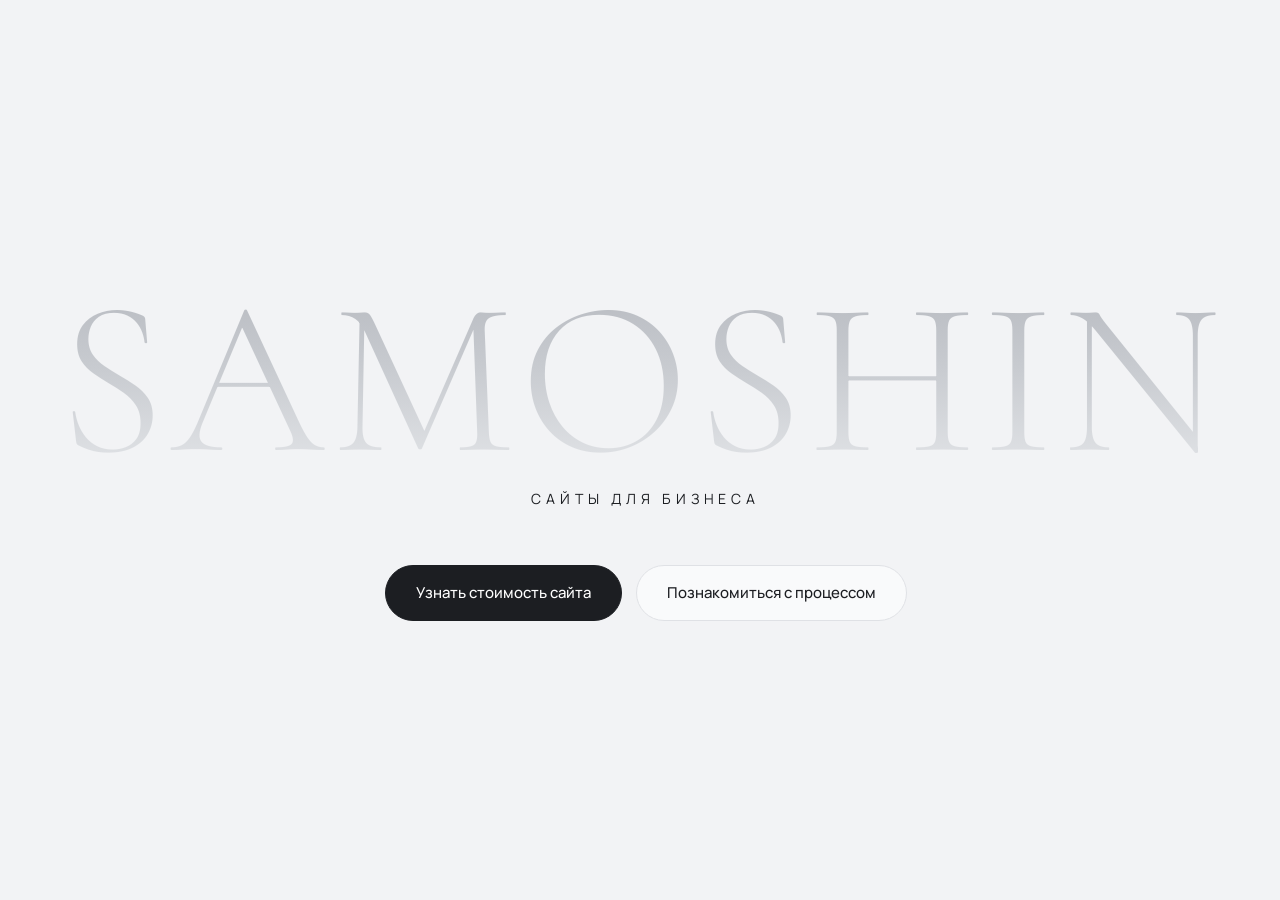
==== commit 2fd28edc: "Курсорный дым-след (FluidSmoke) из проекта Smoke2 Перенёс js/smoke.js (WebGL2 Stable Fluids + vortic" ====
--- a/index.html
+++ b/index.html
@@ -427,5 +427,23 @@
     } catch (e) { /* нет WebGL — живём с градиентом */ }
   }
 </script>
+
+<!-- Курсорный дым-след (FluidSmoke). Прозрачный слой только следа: sourceCount 0.
+     mount вернёт null под reduced-motion / без WebGL2 — тогда просто нет следа. -->
+<script src="js/smoke.js"></script>
+<script>
+  if (!location.search.includes('notrail')) {
+    var cursorTrail = FluidSmoke.mount(document.body, {
+      transparent: true,
+      sourceCount: 0,               // без фонового дыма — фон даёт Vanta
+      smokeLight: '#EDF3FB',
+      smokeDark: '#B9D2EE',
+      cursorColor: '#4A8FD4',       // небесно-синий акцент в следе
+      accentMix: 1
+    });
+    // Библиотека prepend-ит canvas как фон (за контентом). Поднимаем над туманом (см. CSS body>canvas).
+  }
+</script>
+</script>
 </body>
 </html>
--- a/css/style.css
+++ b/css/style.css
@@ -62,7 +62,7 @@
   --my: 40%;
   position: fixed;
   inset: -20%;
-  z-index: 0;
+  z-index: -1;   /* фон-туман — в самый низ, над ним ложится курсорный след */
   background:
     radial-gradient(60% 50% at 22% 28%, #FFFFFF 0%, rgba(255,255,255,0) 62%),
     radial-gradient(52% 46% at 78% 22%, rgba(127,178,232,.20) 0%, rgba(127,178,232,0) 60%),
@@ -73,10 +73,14 @@
 
 /* Мягкая реакция на курсор — отдельным слоем, чтобы не пересобирать фон на каждое движение.
    Свечение, а не частицы: тише и не тянет фокус. Тач-устройствам не показываем. */
+/* Курсорный дым-след (FluidSmoke) — прозрачный canvas, prepend-ится в body.
+   Над фоном-туманом (z-index -1), под контентом (z-index 1). */
+body > canvas { z-index: 0; }
+
 .glow {
   position: fixed;
   inset: 0;
-  z-index: 0;
+  z-index: -1;
   pointer-events: none;
   opacity: 0;
   background: radial-gradient(340px 340px at var(--mx) var(--my),
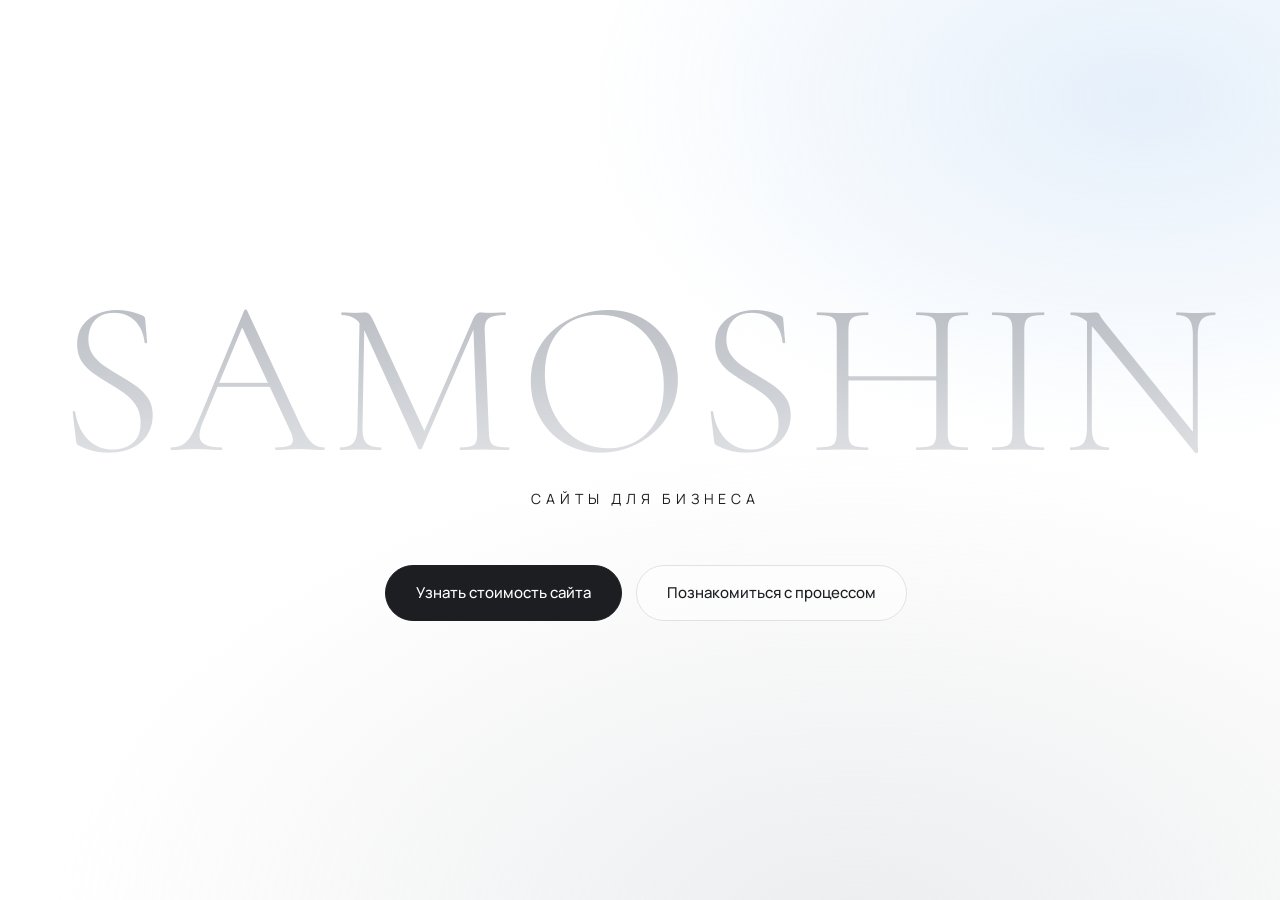
==== commit cca70301: "Update cursor/visual effects Sync changes to style, index and app.js\n\nCo-authored-by: Copilot <223" ====
--- a/index.html
+++ b/index.html
@@ -436,9 +436,9 @@
     var cursorTrail = FluidSmoke.mount(document.body, {
       transparent: true,
       sourceCount: 0,               // без фонового дыма — фон даёт Vanta
-      smokeLight: '#EDF3FB',
-      smokeDark: '#B9D2EE',
-      cursorColor: '#4A8FD4',       // небесно-синий акцент в следе
+      smokeLight: '#fafafa',
+      smokeDark: '#b8b8b8',
+      cursorColor: '#AAAAAA',       // небесно-синий акцент в следе
       accentMix: 1
     });
     // Библиотека prepend-ит canvas как фон (за контентом). Поднимаем над туманом (см. CSS body>canvas).
--- a/css/style.css
+++ b/css/style.css
@@ -2,16 +2,24 @@
    SAMOSHIN — токены
    ═══════════════════════════════════════════════ */
 :root {
-  --bg: #F2F3F5;        /* холодный перламутр */
-  --ink: #1C1E22;       /* 15.0:1 */
-  --sky: #7FB2E8;       /* декор, только на заливках — на тексте не используется */
-  --sky-deep: #4A8FD4;  /* интерактив, ховер, курсив в крупных заголовках — 3.1:1, AA large */
-  --sky-ink: #3170B0;   /* тот же акцент для мелкого текста — 4.7:1, AA */
-  --muted: #666B73;     /* второстепенный текст — 4.9:1 */
+  --bg: #F2F3F500;
+  /* холодный перламутр */
+  --ink: #1C1E22;
+  /* 15.0:1 */
+  --sky: #7FB2E8;
+  /* декор, только на заливках — на тексте не используется */
+  --sky-deep: #4A8FD4;
+  /* интерактив, ховер, курсив в крупных заголовках — 3.1:1, AA large */
+  --sky-ink: #3170B0;
+  /* тот же акцент для мелкого текста — 4.7:1, AA */
+  --muted: #666B73;
+  /* второстепенный текст — 4.9:1 */
   --logo: #C8CBD0;
   --logo-2: #E4E6E9;
-  --line: #DFE1E5;      /* декоративные линии: разделители, рамки карточек */
-  --line-ui: #878D95;   /* границы полей ввода и выбора — 3.0:1, WCAG 1.4.11 */
+  --line: #DFE1E5;
+  /* декоративные линии: разделители, рамки карточек */
+  --line-ui: #878D95;
+  /* границы полей ввода и выбора — 3.0:1, WCAG 1.4.11 */
 
   --display: "Cormorant Garamond", Georgia, "Times New Roman", serif;
   --body: "Manrope", -apple-system, BlinkMacSystemFont, "Segoe UI", Roboto, sans-serif;
@@ -29,9 +37,14 @@
   --ease-soft: cubic-bezier(.4, 0, .2, 1);
 }
 
-*, *::before, *::after { box-sizing: border-box; }
-
-html, body {
+*,
+*::before,
+*::after {
+  box-sizing: border-box;
+}
+
+html,
+body {
   height: 100%;
   margin: 0;
   overflow: hidden;
@@ -45,9 +58,25 @@
   text-rendering: optimizeLegibility;
 }
 
-h1, h2, h3, p, figure, fieldset, legend { margin: 0; padding: 0; }
-fieldset { border: 0; }
-button { font: inherit; color: inherit; }
+h1,
+h2,
+h3,
+p,
+figure,
+fieldset,
+legend {
+  margin: 0;
+  padding: 0;
+}
+
+fieldset {
+  border: 0;
+}
+
+button {
+  font: inherit;
+  color: inherit;
+}
 
 :focus-visible {
   outline: 2px solid var(--sky-deep);
@@ -62,20 +91,24 @@
   --my: 40%;
   position: fixed;
   inset: -20%;
-  z-index: -1;   /* фон-туман — в самый низ, над ним ложится курсорный след */
+  z-index: -1;
+  /* фон-туман — в самый низ, над ним ложится курсорный след */
   background:
-    radial-gradient(60% 50% at 22% 28%, #FFFFFF 0%, rgba(255,255,255,0) 62%),
-    radial-gradient(52% 46% at 78% 22%, rgba(127,178,232,.20) 0%, rgba(127,178,232,0) 60%),
-    radial-gradient(70% 60% at 62% 88%, rgba(200,203,208,.34) 0%, rgba(200,203,208,0) 64%),
+    radial-gradient(60% 50% at 22% 28%, #FFFFFF 0%, rgba(255, 255, 255, 0) 62%),
+    radial-gradient(52% 46% at 78% 22%, rgba(127, 178, 232, .20) 0%, rgba(127, 178, 232, 0) 60%),
+    radial-gradient(70% 60% at 62% 88%, rgba(200, 203, 208, .34) 0%, rgba(200, 203, 208, 0) 64%),
     var(--bg);
 }
+
 /* Vanta вставляет сюда <canvas> и двигает фон сам — CSS-дрейф больше не нужен. */
 
 /* Мягкая реакция на курсор — отдельным слоем, чтобы не пересобирать фон на каждое движение.
    Свечение, а не частицы: тише и не тянет фокус. Тач-устройствам не показываем. */
 /* Курсорный дым-след (FluidSmoke) — прозрачный canvas, prepend-ится в body.
    Над фоном-туманом (z-index -1), под контентом (z-index 1). */
-body > canvas { z-index: 0; }
+body>canvas {
+  z-index: 0;
+}
 
 .glow {
   position: fixed;
@@ -84,11 +117,14 @@
   pointer-events: none;
   opacity: 0;
   background: radial-gradient(340px 340px at var(--mx) var(--my),
-    rgba(255,255,255,.55) 0%, rgba(127,178,232,.10) 45%, rgba(255,255,255,0) 70%);
+      rgba(255, 255, 255, .55) 0%, rgba(127, 178, 232, .10) 45%, rgba(255, 255, 255, 0) 70%);
   transition: opacity 1.2s var(--ease-soft);
 }
+
 @media (hover: hover) and (pointer: fine) {
-  .glow.is-on { opacity: 1; }
+  .glow.is-on {
+    opacity: 1;
+  }
 }
 
 .veil {
@@ -100,7 +136,10 @@
   pointer-events: none;
   transition: opacity calc(var(--t-blink) / 2) var(--ease-soft);
 }
-.veil.is-on { opacity: 1; }
+
+.veil.is-on {
+  opacity: 1;
+}
 
 /* ═══════════════ сцена и экраны ═══════════════ */
 .stage {
@@ -117,8 +156,14 @@
   transform-origin: 50% 46%;
   will-change: transform, opacity, filter;
 }
-.screen[hidden] { display: none; }
-.screen.is-leaving { pointer-events: none; }
+
+.screen[hidden] {
+  display: none;
+}
+
+.screen.is-leaving {
+  pointer-events: none;
+}
 
 .pane {
   height: 100%;
@@ -129,6 +174,7 @@
   /* отдача на скролл за край: без неё жест не нащупывается */
   transform: translateY(var(--pull, 0px));
 }
+
 .pane--center {
   justify-content: center;
   align-items: flex-start;
@@ -145,12 +191,15 @@
   line-height: 1.12;
   letter-spacing: -0.01em;
 }
-.display--sm { font-size: clamp(28px, 3.6vw, 46px); }
+
+.display--sm {
+  font-size: clamp(28px, 3.6vw, 46px);
+}
+
 .display em,
 .phase-t em,
 .logo-sub em {
   font-style: italic;
-  color: var(--sky-deep);
 }
 
 .eyebrow {
@@ -178,40 +227,72 @@
   padding: 15px 30px;
   border: 1px solid var(--line);
   border-radius: 999px;
-  background: rgba(255,255,255,.55);
+  background: rgba(255, 255, 255, .55);
   color: var(--btn-fg);
   font-size: 15px;
   font-weight: 500;
   cursor: pointer;
   transition: border-color .3s, background .3s, color .3s, transform .3s var(--ease-soft);
 }
+
 .btn:hover {
-  border-color: var(--sky);
+  border-color: #ffffff;
   background: #fff;
   transform: translateY(-1px);
-}
-.btn:active { transform: translateY(0); }
+  text-shadow: 0 0 18px var(--ink);
+  box-shadow: 1px 1px 20px 1px #fff;
+  transform: translateY(-1px);
+  transition: 0.3s;
+}
+
+.btn:active {
+  transform: translateY(0);
+}
+
 .btn--primary {
   border-color: var(--ink);
   background: var(--ink);
   color: #fff;
 }
+
 .btn--primary:hover {
-  background: var(--sky-deep);
-  border-color: var(--sky-deep);
+  background: var(--ink);
+  border-color: var(--ink);
   color: #fff;
-}
-.btn--ghost { border-color: transparent; background: none; color: var(--muted); }
-.btn--ghost:hover { background: none; color: var(--ink); }
-.btn--wide { width: 100%; max-width: 380px; padding: 18px 30px; }
+  text-shadow: 0 0 12px #ffffff;
+  box-shadow: var(--ink) 1px 1px 20px 1px;
+  transition: 0.3s;
+}
+
+.btn--ghost {
+  border-color: transparent;
+  background: none;
+  color: var(--muted);
+}
+
+.btn--ghost:hover {
+  background: none;
+  color: var(--ink);
+}
+
+.btn--wide {
+  width: 100%;
+  max-width: 380px;
+  padding: 18px 30px;
+}
 
 /* ═══════════════ СТАРТ ═══════════════ */
-.screen--start { display: grid; place-items: center; }
+.screen--start {
+  display: grid;
+  place-items: center;
+}
+
 .start {
   width: 100%;
   padding: var(--safe-t) var(--pad) var(--safe-b);
   text-align: center;
 }
+
 .logo {
   font-family: var(--display);
   font-weight: 300;
@@ -226,6 +307,7 @@
   color: transparent;
   user-select: none;
 }
+
 .logo-sub {
   margin-top: 6px;
   font-size: clamp(12px, 1.1vw, 15px);
@@ -233,6 +315,7 @@
   text-transform: uppercase;
   color: var(--ink);
 }
+
 .start-actions {
   margin-top: clamp(34px, 6vh, 64px);
   display: flex;
@@ -243,17 +326,43 @@
 
 /* появление по очереди: логотип проявляется из света → подпись → кнопки */
 @keyframes logo-in {
-  from { opacity: 0; filter: blur(16px); transform: scale(1.015); }
-  to   { opacity: 1; filter: blur(0);    transform: none; }
-}
+  from {
+    opacity: 0;
+    filter: blur(16px);
+    transform: scale(1.015);
+  }
+
+  to {
+    opacity: 1;
+    filter: blur(0);
+    transform: none;
+  }
+}
+
 @keyframes rise-in {
-  from { opacity: 0; transform: translateY(9px); }
-  to   { opacity: 1; transform: none; }
-}
+  from {
+    opacity: 0;
+    transform: translateY(9px);
+  }
+
+  to {
+    opacity: 1;
+    transform: none;
+  }
+}
+
 /* только при первом заходе: на возврате ждать проявление логотипа — наказание, а не приём */
-.screen--start.is-first .logo          { animation: logo-in 1100ms var(--ease-dive) backwards; }
-.screen--start.is-first .logo-sub      { animation: rise-in 620ms var(--ease-dive) 620ms backwards; }
-.screen--start.is-first .start-actions { animation: rise-in 620ms var(--ease-dive) 860ms backwards; }
+.screen--start.is-first .logo {
+  animation: logo-in 1100ms var(--ease-dive) backwards;
+}
+
+.screen--start.is-first .logo-sub {
+  animation: rise-in 620ms var(--ease-dive) 620ms backwards;
+}
+
+.screen--start.is-first .start-actions {
+  animation: rise-in 620ms var(--ease-dive) 860ms backwards;
+}
 
 /* ═══════════════ ФАЗЫ ═══════════════ */
 .pane--phases {
@@ -261,9 +370,19 @@
   padding: calc(var(--safe-t) + 76px) 0 calc(var(--safe-b) + 30px);
   gap: 0;
 }
-.phases-head { padding: 0 var(--pad) clamp(18px, 4vh, 40px); }
-.phases-head .back, .types-head .back { margin-bottom: 4px; }
-.phases-head .display { margin-top: 6px; }
+
+.phases-head {
+  padding: 0 var(--pad) clamp(18px, 4vh, 40px);
+}
+
+.phases-head .back,
+.types-head .back {
+  margin-bottom: 4px;
+}
+
+.phases-head .display {
+  margin-top: 6px;
+}
 
 .track {
   flex: 1;
@@ -274,17 +393,21 @@
   gap: clamp(16px, 2.4vh, 30px);
   /* без длинного хвоста: снап должен доводить ровно до конца прокрутки,
      иначе край не достигается и скролл не уводит на следующий экран */
-  padding: 0 var(--pad) clamp(16px, 5vh, 48px);
+  padding: 48px var(--pad) clamp(16px, 5vh, 48px);
   overflow-y: auto;
   overflow-x: hidden;
   overscroll-behavior-y: contain;
-  scroll-snap-type: y proximity; /* магнит помогает остановиться, но не держит — скролл-джекинг раздражает */
+  scroll-snap-type: y proximity;
+  /* магнит помогает остановиться, но не держит — скролл-джекинг раздражает */
   scrollbar-width: none;
   -webkit-overflow-scrolling: touch;
   /* карточка растворяется у края, а не обрезается по линии */
   mask-image: linear-gradient(to bottom, transparent 0, #000 72px, #000 calc(100% - 24px), transparent 100%);
 }
-.track::-webkit-scrollbar { display: none; }
+
+.track::-webkit-scrollbar {
+  display: none;
+}
 
 .phase {
   flex: 0 0 auto;
@@ -296,15 +419,18 @@
   /* ponytail: без backdrop-filter — размытие поверх живого фона пересчитывалось
      каждый кадр и роняло прокрутку. Плотная заливка неотличима на глаз. */
   background: rgba(252, 253, 254, .86);
-  transform-origin: 50% 0%;      /* уходит вверх-на-зрителя */
+  transform-origin: 50% 0%;
+  /* уходит вверх-на-зрителя */
   will-change: transform, opacity;
 }
+
 .phase-n {
   font-size: 12px;
   letter-spacing: .18em;
   text-transform: uppercase;
   color: var(--muted);
 }
+
 .phase-opt {
   margin-left: 8px;
   padding: 2px 8px;
@@ -314,6 +440,7 @@
   font-size: 10px;
   color: var(--sky-ink);
 }
+
 .phase-t {
   margin-top: 14px;
   font-family: var(--display);
@@ -321,19 +448,32 @@
   font-size: clamp(28px, 2.6vw, 40px);
   line-height: 1.1;
 }
-.phase-b { margin-top: 16px; color: var(--muted); font-weight: 300; }
+
+.phase-b {
+  margin-top: 16px;
+  color: var(--muted);
+  font-weight: 300;
+}
+
 .phase-get {
   margin-top: 22px;
   padding-top: 18px;
   border-top: 1px solid var(--line);
   font-size: 15px;
 }
-.phase-get span { color: var(--sky-ink); }
+
+.phase-get span {
+  color: var(--sky-ink);
+}
+
 .phase--end {
   border-style: dashed;
   background: none;
 }
-.phase--end .btn { margin-top: 24px; }
+
+.phase--end .btn {
+  margin-top: 24px;
+}
 
 /* ПК-подсказка: мышь справа от блока карточек, колёсико крутится — жест, а не результат */
 /* Конспект просит «справа от блока» — правый край занят карточками, иконка легла бы поверх.
@@ -346,57 +486,105 @@
   transition: opacity .5s;
   pointer-events: none;
 }
-.scroll-hint-wheel { animation: wheel 2.4s var(--ease-soft) infinite; }
+
+.scroll-hint-wheel {
+  animation: wheel 2.4s var(--ease-soft) infinite;
+}
+
 @keyframes wheel {
-  0%, 8%   { transform: translateY(0); opacity: 1; }
-  38%      { transform: translateY(13px); opacity: .15; }
-  46%      { transform: translateY(0); opacity: 0; }
-  60%, 100% { transform: translateY(0); opacity: 1; }
-}
-.scroll-hint.is-off { opacity: 0; }
+
+  0%,
+  8% {
+    transform: translateY(0);
+    opacity: 1;
+  }
+
+  38% {
+    transform: translateY(13px);
+    opacity: .15;
+  }
+
+  46% {
+    transform: translateY(0);
+    opacity: 0;
+  }
+
+  60%,
+  100% {
+    transform: translateY(0);
+    opacity: 1;
+  }
+}
+
+.scroll-hint.is-off {
+  opacity: 0;
+}
 
 /* на тач-экранах подсказка другая: первая карточка дёргается вверх до первого касания */
 @media (hover: none) {
-  .track:not(.is-touched) .phase[data-i="1"] { animation: nudge 2.6s var(--ease-soft) 1s 2; }
-  .scroll-hint { display: none; }
-}
+  .track:not(.is-touched) .phase[data-i="1"] {
+    animation: nudge 2.6s var(--ease-soft) 1s 2;
+  }
+
+  .scroll-hint {
+    display: none;
+  }
+}
+
 @keyframes nudge {
-  0%, 72%, 100% { transform: translateY(0); }
-  80%           { transform: translateY(-14px); }
-  88%           { transform: translateY(0); }
+
+  0%,
+  72%,
+  100% {
+    transform: translateY(0);
+  }
+
+  80% {
+    transform: translateY(-14px);
+  }
+
+  88% {
+    transform: translateY(0);
+  }
 }
 
 /* ═══════════════ ТИПЫ САЙТОВ ═══════════════ */
 .pane--types {
   padding-top: calc(var(--safe-t) + 76px);
-  padding-bottom: calc(var(--safe-b) + 66px); /* чтобы контент не уезжал под угловые ссылки */
+  padding-bottom: calc(var(--safe-b) + 66px);
+  /* чтобы контент не уезжал под угловые ссылки */
   overflow-y: auto;
   gap: clamp(22px, 4vh, 44px);
   justify-content: safe center;
 }
+
 .types {
   display: grid;
   grid-template-columns: repeat(auto-fit, minmax(min(280px, 100%), 1fr));
-  gap: 1px;
-  background: var(--line);
-  border: 1px solid var(--line);
-}
+  gap: 24px;
+}
+
 .type {
   position: relative;
   padding: clamp(24px, 2.4vw, 36px);
-  background: rgba(255,255,255,.55);
+  background: rgba(255, 255, 255, .55);
   display: flex;
   flex-direction: column;
   gap: 14px;
   transition: background .35s;
 }
+
 .type:hover,
-.type:focus-within { background: #fff; }
+.type:focus-within {
+  background: #fff;
+}
+
 .type-t {
   font-family: var(--display);
   font-weight: 400;
   font-size: clamp(24px, 2vw, 30px);
 }
+
 .type-hit {
   border: 0;
   padding: 0;
@@ -405,8 +593,21 @@
   text-align: left;
   cursor: pointer;
 }
-.type-hit::after { content: ""; position: absolute; inset: 0; } /* кликается вся карточка */
-.type-b { color: var(--muted); font-weight: 300; font-size: 15px; flex: 1; }
+
+.type-hit::after {
+  content: "";
+  position: absolute;
+  inset: 0;
+}
+
+/* кликается вся карточка */
+.type-b {
+  color: var(--muted);
+  font-weight: 300;
+  font-size: 15px;
+  flex: 1;
+}
+
 .type-link {
   align-self: flex-start;
   padding: 0 0 3px;
@@ -417,12 +618,24 @@
   transform: translateY(4px);
   transition: opacity .3s, transform .3s, border-color .3s;
 }
+
 .type:hover .type-link,
-.type:focus-within .type-link { opacity: 1; transform: none; }
+.type:focus-within .type-link {
+  opacity: 1;
+  transform: none;
+}
+
 @media (hover: none) {
-  .type-link { opacity: 1; transform: none; }
-}
-.types-cta { display: flex; justify-content: center; }
+  .type-link {
+    opacity: 1;
+    transform: none;
+  }
+}
+
+.types-cta {
+  display: flex;
+  justify-content: center;
+}
 
 /* ═══════════════ ЗАСЕЧКА «ГДЕ Я» ═══════════════ */
 /* Тихая, не прогресс-бар: четыре штриха вверху по центру. Последний — цель (бриф). */
@@ -436,19 +649,39 @@
   gap: 7px;
   pointer-events: none;
 }
-.trail[hidden] { display: none; }
+
+.trail[hidden] {
+  display: none;
+}
+
 .trail-tick {
   width: 16px;
   height: 1px;
   background: var(--line);
   transition: background .5s var(--ease-soft), width .5s var(--ease-dive);
 }
-.trail-tick.is-passed { background: var(--muted); }
-.trail-tick.is-here { width: 26px; background: var(--sky-deep); }
-.trail-tick--goal { width: 6px; }
+
+.trail-tick.is-passed {
+  background: var(--muted);
+}
+
+.trail-tick.is-here {
+  width: 26px;
+  background: var(--sky-deep);
+}
+
+.trail-tick--goal {
+  width: 6px;
+}
 
 /* ═══════════════ УГЛЫ ═══════════════ */
-.corners { position: fixed; inset: 0; z-index: 40; pointer-events: none; }
+.corners {
+  position: fixed;
+  inset: 0;
+  z-index: 40;
+  pointer-events: none;
+}
+
 .corner {
   position: absolute;
   pointer-events: auto;
@@ -468,22 +701,44 @@
   padding: 10px 4px;
   transition: color .3s;
 }
+
 .sr-only {
   position: absolute;
-  width: 1px; height: 1px;
-  margin: -1px; padding: 0;
+  width: 1px;
+  height: 1px;
+  margin: -1px;
+  padding: 0;
   overflow: hidden;
   clip-path: inset(50%);
   white-space: nowrap;
 }
-.corner:hover { color: var(--sky-ink); }
+
+.corner:hover {
+  color: var(--sky-ink);
+}
+
 .corner--tl,
-.corner--bl { justify-content: flex-start; }
-.corner--br { justify-content: flex-end; }
-.corner--tl { top: var(--safe-t); left: calc(var(--pad) - 4px); }
+.corner--bl {
+  justify-content: flex-start;
+}
+
+.corner--br {
+  justify-content: flex-end;
+}
+
+.corner--tl {
+  top: var(--safe-t);
+  left: calc(var(--pad) - 4px);
+}
+
 .corner--tr {
-  top: var(--safe-t); right: var(--pad);
-  width: 36px; height: 36px; min-width: 0; min-height: 0; padding: 0;
+  top: var(--safe-t);
+  right: var(--pad);
+  width: 36px;
+  height: 36px;
+  min-width: 0;
+  min-height: 0;
+  padding: 0;
   border: 1px solid var(--line-ui);
   border-radius: 50%;
   font-family: var(--display);
@@ -492,11 +747,29 @@
   color: var(--ink);
   transition: border-color .3s, color .3s;
 }
+
 /* круг оставляем 36px, зону нажатия расширяем до 44 */
-.corner--tr::after { content: ""; position: absolute; inset: -4px; }
-.corner--tr:hover { border-color: var(--sky-deep); }
-.corner--bl { bottom: var(--safe-b); left: calc(var(--pad) - 4px); }
-.corner--br { bottom: var(--safe-b); right: calc(var(--pad) - 4px); color: var(--ink); }
+.corner--tr::after {
+  content: "";
+  position: absolute;
+  inset: -4px;
+}
+
+.corner--tr:hover {
+  border-color: var(--sky-deep);
+}
+
+.corner--bl {
+  bottom: var(--safe-b);
+  left: calc(var(--pad) - 4px);
+}
+
+.corner--br {
+  bottom: var(--safe-b);
+  right: calc(var(--pad) - 4px);
+  color: var(--ink);
+}
+
 .corner--br::after {
   content: "";
   display: block;
@@ -507,16 +780,24 @@
   transform-origin: right;
   transition: transform .35s var(--ease-soft);
 }
-.corner--br:hover::after { transform: scaleX(1); transform-origin: left; }
+
+.corner--br:hover::after {
+  transform: scaleX(1);
+  transform-origin: left;
+}
 
 /* ═══════════════ БРИФ ═══════════════ */
-.screen--brief { background: var(--bg); }
+.screen--brief {
+  background: var(--bg);
+}
+
 .brief-scroll {
   height: 100%;
   overflow-y: auto;
   overscroll-behavior-y: contain;
   -webkit-overflow-scrolling: touch;
 }
+
 .brief {
   max-width: 720px;
   margin: 0 auto;
@@ -531,10 +812,17 @@
 .pane.is-releasing {
   transition: transform .5s cubic-bezier(.22, 1, .36, 1);
 }
-.brief-head { display: flex; flex-direction: column; gap: 16px; }
+
+.brief-head {
+  display: flex;
+  flex-direction: column;
+  gap: 16px;
+}
+
 .back {
   align-self: flex-start;
-  width: fit-content;   /* заголовки экранов — не flex, иначе кнопка растянется на всю ширину */
+  width: fit-content;
+  /* заголовки экранов — не flex, иначе кнопка растянется на всю ширину */
   display: flex;
   align-items: center;
   min-height: 44px;
@@ -546,10 +834,25 @@
   cursor: pointer;
   transition: color .3s;
 }
-.back:hover { color: var(--ink); }
-
-.form { margin-top: clamp(32px, 6vh, 56px); display: flex; flex-direction: column; gap: 46px; }
-.step { display: flex; flex-direction: column; gap: 14px; scroll-margin-top: 24px; }
+
+.back:hover {
+  color: var(--ink);
+}
+
+.form {
+  margin-top: clamp(32px, 6vh, 56px);
+  display: flex;
+  flex-direction: column;
+  gap: 46px;
+}
+
+.step {
+  display: flex;
+  flex-direction: column;
+  gap: 14px;
+  scroll-margin-top: 24px;
+}
+
 .step legend {
   display: flex;
   align-items: baseline;
@@ -559,6 +862,7 @@
   font-size: clamp(22px, 2vw, 28px);
   padding-bottom: 4px;
 }
+
 .step-n {
   font-family: var(--body);
   font-size: 11px;
@@ -566,12 +870,33 @@
   letter-spacing: .16em;
   color: var(--sky-ink);
 }
-.q { display: block; font-size: 15px; font-weight: 500; }
-.q--gap { margin-top: 14px; }
-.q-note { font-size: 13px; color: var(--muted); }
-.opt-mark { font-weight: 300; color: var(--muted); }
-
-.field { display: flex; flex-direction: column; gap: 8px; }
+
+.q {
+  display: block;
+  font-size: 15px;
+  font-weight: 500;
+}
+
+.q--gap {
+  margin-top: 14px;
+}
+
+.q-note {
+  font-size: 13px;
+  color: var(--muted);
+}
+
+.opt-mark {
+  font-weight: 300;
+  color: var(--muted);
+}
+
+.field {
+  display: flex;
+  flex-direction: column;
+  gap: 8px;
+}
+
 /* у полей ввода рамка — единственный признак контрола, поэтому она контрастнее
    декоративных линий. У .opt контрол опознаётся по нативному радио, там хватает волоска. */
 .field input,
@@ -581,25 +906,40 @@
   padding: 13px 16px;
   border: 1px solid var(--line-ui);
   border-radius: 2px;
-  background: rgba(255,255,255,.6);
+  background: rgba(255, 255, 255, .6);
   font: inherit;
   font-size: 15px;
   color: var(--ink);
   resize: vertical;
   transition: border-color .25s, background .25s;
 }
+
 .field input::placeholder,
 .field textarea::placeholder,
-.own-input::placeholder { color: var(--muted); font-weight: 300; }
+.own-input::placeholder {
+  color: var(--muted);
+  font-weight: 300;
+}
+
 .field input:focus,
 .field textarea:focus,
-.own-input:focus { outline: none; border-color: var(--sky-deep); background: #fff; }
-
-.opts { display: flex; flex-direction: column; gap: 8px; }
+.own-input:focus {
+  outline: none;
+  border-color: var(--sky-deep);
+  background: #fff;
+}
+
+.opts {
+  display: flex;
+  flex-direction: column;
+  gap: 8px;
+}
+
 .opts--grid {
   display: grid;
   grid-template-columns: repeat(auto-fit, minmax(min(230px, 100%), 1fr));
 }
+
 .opt {
   display: flex;
   align-items: center;
@@ -607,32 +947,89 @@
   padding: 13px 16px;
   border: 1px solid var(--line);
   border-radius: 2px;
-  background: rgba(255,255,255,.45);
+  background: rgba(255, 255, 255, .45);
   font-size: 15px;
   cursor: pointer;
   transition: border-color .25s, background .25s;
 }
-.opt:hover { border-color: var(--sky); background: #fff; }
-.opt input { accent-color: var(--sky-deep); width: 16px; height: 16px; margin: 0; flex: 0 0 auto; }
-.opt:has(input:checked) { border-color: var(--sky-deep); background: #fff; }
-.own-input { margin-top: 2px; }
-
-.step.is-bad legend { color: var(--sky-ink); }
+
+.opt:hover {
+  border-color: var(--sky);
+  background: #fff;
+}
+
+.opt input {
+  accent-color: var(--sky-deep);
+  width: 16px;
+  height: 16px;
+  margin: 0;
+  flex: 0 0 auto;
+}
+
+.opt:has(input:checked) {
+  border-color: var(--sky-deep);
+  background: #fff;
+}
+
+.own-input {
+  margin-top: 2px;
+}
+
+.step.is-bad legend {
+  color: var(--sky-ink);
+}
+
 .step.is-bad .opts,
 .step.is-bad .field input,
-.step.is-bad .field textarea { animation: bump .35s var(--ease-soft); }
+.step.is-bad .field textarea {
+  animation: bump .35s var(--ease-soft);
+}
+
 .step.is-bad .field input:invalid,
-.step.is-bad .field textarea:invalid { border-color: var(--sky-deep); }
+.step.is-bad .field textarea:invalid {
+  border-color: var(--sky-deep);
+}
+
 @keyframes bump {
-  0%, 100% { transform: translateX(0); }
-  30% { transform: translateX(-5px); }
-  70% { transform: translateX(4px); }
-}
-
-.form-foot { display: flex; flex-direction: column; gap: 14px; align-items: flex-start; }
-.form-error { color: var(--sky-ink); font-size: 14px; }
-.form-note { font-size: 13px; color: var(--muted); max-width: 46ch; font-weight: 300; }
-.done-actions { display: flex; flex-wrap: wrap; gap: 12px; }
+
+  0%,
+  100% {
+    transform: translateX(0);
+  }
+
+  30% {
+    transform: translateX(-5px);
+  }
+
+  70% {
+    transform: translateX(4px);
+  }
+}
+
+.form-foot {
+  display: flex;
+  flex-direction: column;
+  gap: 14px;
+  align-items: flex-start;
+}
+
+.form-error {
+  color: var(--sky-ink);
+  font-size: 14px;
+}
+
+.form-note {
+  font-size: 13px;
+  color: var(--muted);
+  max-width: 46ch;
+  font-weight: 300;
+}
+
+.done-actions {
+  display: flex;
+  flex-wrap: wrap;
+  gap: 12px;
+}
 
 /* ═══════════════ СЛОИ: FAQ / ПОРТФОЛИО ═══════════════ */
 .overlay {
@@ -655,49 +1052,68 @@
   opacity: 0;
   transition: opacity .4s var(--ease-soft);
 }
-.overlay:not([open]) { display: none; }
+
+.overlay:not([open]) {
+  display: none;
+}
+
 .overlay::backdrop {
   background: rgba(28, 30, 34, .14);
   backdrop-filter: blur(14px);
   opacity: 0;
   transition: opacity .4s var(--ease-soft);
 }
+
 .overlay.is-on,
-.overlay.is-on::backdrop { opacity: 1; }
+.overlay.is-on::backdrop {
+  opacity: 1;
+}
+
 .overlay-inner {
   width: min(1040px, 100%);
   padding: calc(var(--safe-t) + 20px) var(--pad) calc(var(--safe-b) + 60px);
   transform: translateY(14px) scale(.985);
   transition: transform .45s var(--ease-dive);
 }
-.overlay.is-on .overlay-inner { transform: none; }
+
+.overlay.is-on .overlay-inner {
+  transform: none;
+}
+
 .overlay-close {
   position: sticky;
   top: 0;
   float: right;
-  width: 40px; height: 40px;
+  width: 40px;
+  height: 40px;
   border: 1px solid var(--line);
   border-radius: 50%;
-  background: rgba(242,243,245,.9);
+  background: rgba(242, 243, 245, .9);
   font-size: 22px;
   line-height: 1;
   color: var(--muted);
   cursor: pointer;
   transition: border-color .3s, color .3s;
 }
-.overlay-close:hover { border-color: var(--sky); color: var(--ink); }
+
+.overlay-close:hover {
+  border-color: var(--sky);
+  color: var(--ink);
+}
 
 .faq {
   margin-top: 34px;
   columns: 2;
   column-gap: clamp(24px, 3vw, 56px);
 }
+
 .qa {
   break-inside: avoid;
   margin-bottom: 2px;
   border-bottom: 1px solid var(--line);
   padding: 16px 0;
 }
+
 .qa summary {
   cursor: pointer;
   list-style: none;
@@ -708,7 +1124,11 @@
   justify-content: space-between;
   transition: color .25s;
 }
-.qa summary::-webkit-details-marker { display: none; }
+
+.qa summary::-webkit-details-marker {
+  display: none;
+}
+
 .qa summary::after {
   content: "+";
   color: var(--sky-ink);
@@ -717,23 +1137,49 @@
   line-height: 1.2;
   flex: 0 0 auto;
 }
-.qa[open] summary::after { content: "–"; }
-.qa summary:hover { color: var(--sky-ink); }
-.qa p { margin-top: 12px; color: var(--muted); font-weight: 300; font-size: 15px; }
-
-.filters { margin-top: 30px; display: flex; flex-wrap: wrap; gap: 8px; }
+
+.qa[open] summary::after {
+  content: "–";
+}
+
+.qa summary:hover {
+  color: var(--sky-ink);
+}
+
+.qa p {
+  margin-top: 12px;
+  color: var(--muted);
+  font-weight: 300;
+  font-size: 15px;
+}
+
+.filters {
+  margin-top: 30px;
+  display: flex;
+  flex-wrap: wrap;
+  gap: 8px;
+}
+
 .filter {
   min-height: 44px;
   padding: 8px 18px;
   border: 1px solid var(--line);
   border-radius: 999px;
-  background: rgba(255,255,255,.5);
+  background: rgba(255, 255, 255, .5);
   font-size: 13px;
   cursor: pointer;
   transition: border-color .25s, background .25s, color .25s;
 }
-.filter:hover { border-color: var(--sky); }
-.filter.is-on { border-color: var(--ink); background: var(--ink); color: #fff; }
+
+.filter:hover {
+  border-color: var(--sky);
+}
+
+.filter.is-on {
+  border-color: var(--ink);
+  background: var(--ink);
+  color: #fff;
+}
 
 .works {
   margin-top: 28px;
@@ -741,99 +1187,276 @@
   grid-template-columns: repeat(auto-fill, minmax(min(300px, 100%), 1fr));
   gap: clamp(20px, 2.4vw, 36px);
 }
-.work { display: flex; flex-direction: column; gap: 10px; }
-.work[hidden] { display: none; }
+
+.work {
+  display: flex;
+  flex-direction: column;
+  gap: 10px;
+}
+
+.work[hidden] {
+  display: none;
+}
+
 .work-img {
   aspect-ratio: 4 / 3;
   border: 1px solid var(--line);
   border-radius: 2px;
 }
-.work-img--1 { background: linear-gradient(145deg, #E7EAEE 0%, #CFD9E6 55%, #B8CBE2 100%); }
-.work-img--2 { background: linear-gradient(145deg, #EDEEF0 0%, #D8DCE2 60%, #C3CAD3 100%); }
-.work-img--3 { background: linear-gradient(160deg, #E9EBEE 0%, #D4D7DC 50%, #BFC4CB 100%); }
-.work-img--4 { background: linear-gradient(135deg, #E4E9F0 0%, #C6D4E4 60%, #A8BFDA 100%); }
-.work-t { font-family: var(--display); font-weight: 400; font-size: 22px; }
-.work-b { color: var(--muted); font-weight: 300; font-size: 15px; }
-.work-type { font-size: 12px; letter-spacing: .16em; text-transform: uppercase; color: var(--sky-ink); }
-.works-empty { margin-top: 24px; color: var(--muted); }
+
+.work-img--1 {
+  background: linear-gradient(145deg, #E7EAEE 0%, #CFD9E6 55%, #B8CBE2 100%);
+}
+
+.work-img--2 {
+  background: linear-gradient(145deg, #EDEEF0 0%, #D8DCE2 60%, #C3CAD3 100%);
+}
+
+.work-img--3 {
+  background: linear-gradient(160deg, #E9EBEE 0%, #D4D7DC 50%, #BFC4CB 100%);
+}
+
+.work-img--4 {
+  background: linear-gradient(135deg, #E4E9F0 0%, #C6D4E4 60%, #A8BFDA 100%);
+}
+
+.work-t {
+  font-family: var(--display);
+  font-weight: 400;
+  font-size: 22px;
+}
+
+.work-b {
+  color: var(--muted);
+  font-weight: 300;
+  font-size: 15px;
+}
+
+.work-type {
+  font-size: 12px;
+  letter-spacing: .16em;
+  text-transform: uppercase;
+  color: var(--sky-ink);
+}
+
+.works-empty {
+  margin-top: 24px;
+  color: var(--muted);
+}
 
 /* ═══════════════════════════════════════════════
    ПЕРЕХОДЫ: погружение / моргание / полёт
    ═══════════════════════════════════════════════ */
 @keyframes dive-out {
-  from { transform: scale(1); opacity: 1; filter: blur(0); }
-  to   { transform: scale(1.45); opacity: 0; filter: blur(12px); }
-}
+  from {
+    transform: scale(1);
+    opacity: 1;
+    filter: blur(0);
+  }
+
+  to {
+    transform: scale(1.45);
+    opacity: 0;
+    filter: blur(12px);
+  }
+}
+
 @keyframes dive-in {
-  from { transform: scale(.9); opacity: 0; filter: blur(7px); }
-  to   { transform: scale(1); opacity: 1; filter: blur(0); }
-}
+  from {
+    transform: scale(.9);
+    opacity: 0;
+    filter: blur(7px);
+  }
+
+  to {
+    transform: scale(1);
+    opacity: 1;
+    filter: blur(0);
+  }
+}
+
 /* Возврат — не реверс погружения: без дыма и блюра, короткий отход назад-вниз.
    Отмотка плёнки выглядит дёшево, шаг назад — нет. */
 @keyframes back-out {
-  from { transform: none; opacity: 1; }
-  to   { transform: translateY(3%) scale(.96); opacity: 0; }
-}
+  from {
+    transform: none;
+    opacity: 1;
+  }
+
+  to {
+    transform: translateY(3%) scale(.96);
+    opacity: 0;
+  }
+}
+
 @keyframes back-in {
-  from { transform: translateY(-2%) scale(1.04); opacity: 0; }
-  to   { transform: none; opacity: 1; }
-}
+  from {
+    transform: translateY(-2%) scale(1.04);
+    opacity: 0;
+  }
+
+  to {
+    transform: none;
+    opacity: 1;
+  }
+}
+
 @keyframes flight-out {
-  from { transform: scale(1); opacity: 1; filter: blur(0); }
-  40%  { transform: scale(1.9); opacity: .5; filter: blur(20px); }
-  to   { transform: scale(3.4); opacity: 0; filter: blur(34px); }
-}
+  from {
+    transform: scale(1);
+    opacity: 1;
+    filter: blur(0);
+  }
+
+  40% {
+    transform: scale(1.9);
+    opacity: .5;
+    filter: blur(20px);
+  }
+
+  to {
+    transform: scale(3.4);
+    opacity: 0;
+    filter: blur(34px);
+  }
+}
+
 @keyframes flight-in {
-  from { transform: scale(.72); opacity: 0; filter: blur(16px); }
-  to   { transform: scale(1); opacity: 1; filter: blur(0); }
-}
+  from {
+    transform: scale(.72);
+    opacity: 0;
+    filter: blur(16px);
+  }
+
+  to {
+    transform: scale(1);
+    opacity: 1;
+    filter: blur(0);
+  }
+}
+
 @keyframes plain-in {
-  from { opacity: 0; }
-  to   { opacity: 1; }
-}
-
-.screen[data-anim="dive-out"]   { animation: dive-out var(--t-dive) var(--ease-dive) forwards; }
-.screen[data-anim="dive-in"]    { animation: dive-in var(--t-dive) var(--ease-dive) 90ms backwards; }
-.screen[data-anim="back-out"]   { animation: back-out var(--t-back) var(--ease-dive) forwards; }
-.screen[data-anim="back-in"]    { animation: back-in var(--t-back) var(--ease-dive) 60ms backwards; }
-.screen[data-anim="flight-out"] { animation: flight-out var(--t-flight) cubic-bezier(.5,0,.75,.4) forwards; }
-.screen[data-anim="flight-in"]  { animation: flight-in calc(var(--t-flight) * .5) var(--ease-dive) calc(var(--t-flight) * .5) backwards; }
-.screen[data-anim="plain-in"]   { animation: plain-in 380ms var(--ease-soft); }
+  from {
+    opacity: 0;
+  }
+
+  to {
+    opacity: 1;
+  }
+}
+
+.screen[data-anim="dive-out"] {
+  animation: dive-out var(--t-dive) var(--ease-dive) forwards;
+}
+
+.screen[data-anim="dive-in"] {
+  animation: dive-in var(--t-dive) var(--ease-dive) 90ms backwards;
+}
+
+.screen[data-anim="back-out"] {
+  animation: back-out var(--t-back) var(--ease-dive) forwards;
+}
+
+.screen[data-anim="back-in"] {
+  animation: back-in var(--t-back) var(--ease-dive) 60ms backwards;
+}
+
+.screen[data-anim="flight-out"] {
+  animation: flight-out var(--t-flight) cubic-bezier(.5, 0, .75, .4) forwards;
+}
+
+.screen[data-anim="flight-in"] {
+  animation: flight-in calc(var(--t-flight) * .5) var(--ease-dive) calc(var(--t-flight) * .5) backwards;
+}
+
+.screen[data-anim="plain-in"] {
+  animation: plain-in 380ms var(--ease-soft);
+}
 
 /* полёт «сквозь сайт»: весь кадр смазывается */
-.stage.is-flying { filter: blur(1.5px); }
+.stage.is-flying {
+  filter: blur(1.5px);
+}
 
 /* ═══════════════ адаптив ═══════════════ */
 @media (max-width: 720px) {
-  .logo { font-size: 16.6vw; letter-spacing: .02em; }
-  .start-actions { flex-direction: column; align-items: stretch; }
-  .faq { columns: 1; }
+  .logo {
+    font-size: 16.6vw;
+    letter-spacing: .02em;
+  }
+
+  .start-actions {
+    flex-direction: column;
+    align-items: stretch;
+  }
+
+  .faq {
+    columns: 1;
+  }
+
   .pane--center {
     justify-content: safe center;
     padding-top: calc(var(--safe-t) + 64px);
     padding-bottom: calc(var(--safe-b) + 66px);
     overflow-y: auto;
   }
-  .corner { font-size: 12px; }
-  .phase { flex-basis: 84vw; }
+
+  .corner {
+    font-size: 12px;
+  }
+
+  .phase {
+    flex-basis: 84vw;
+  }
 }
 
 @media (max-height: 560px) and (orientation: landscape) {
-  .pane--center { justify-content: flex-start; overflow-y: auto; }
-  .logo { font-size: 13vw; }
+  .pane--center {
+    justify-content: flex-start;
+    overflow-y: auto;
+  }
+
+  .logo {
+    font-size: 13vw;
+  }
 }
 
 /* ═══════════════ reduced motion ═══════════════ */
 @media (prefers-reduced-motion: reduce) {
+
   /* Vanta под reduced-motion не запускается (guard в HTML) — остаётся статический градиент. */
-  .glow { display: none; }
-  .screen[data-anim] { animation: plain-in 200ms linear !important; }
-  .stage.is-flying { filter: none; }
-  .track:not(.is-touched) .phase[data-i="1"] { animation: none; }
-  .scroll-hint-wheel { animation: none; }
+  .glow {
+    display: none;
+  }
+
+  .screen[data-anim] {
+    animation: plain-in 200ms linear !important;
+  }
+
+  .stage.is-flying {
+    filter: none;
+  }
+
+  .track:not(.is-touched) .phase[data-i="1"] {
+    animation: none;
+  }
+
+  .scroll-hint-wheel {
+    animation: none;
+  }
+
   .screen--start.is-active .logo,
   .screen--start.is-active .logo-sub,
-  .screen--start.is-active .start-actions { animation: none; }
-  .phase { transform: none !important; opacity: 1 !important; }
-  * { scroll-behavior: auto !important; }
-}
+  .screen--start.is-active .start-actions {
+    animation: none;
+  }
+
+  .phase {
+    transform: none !important;
+    opacity: 1 !important;
+  }
+
+  * {
+    scroll-behavior: auto !important;
+  }
+}
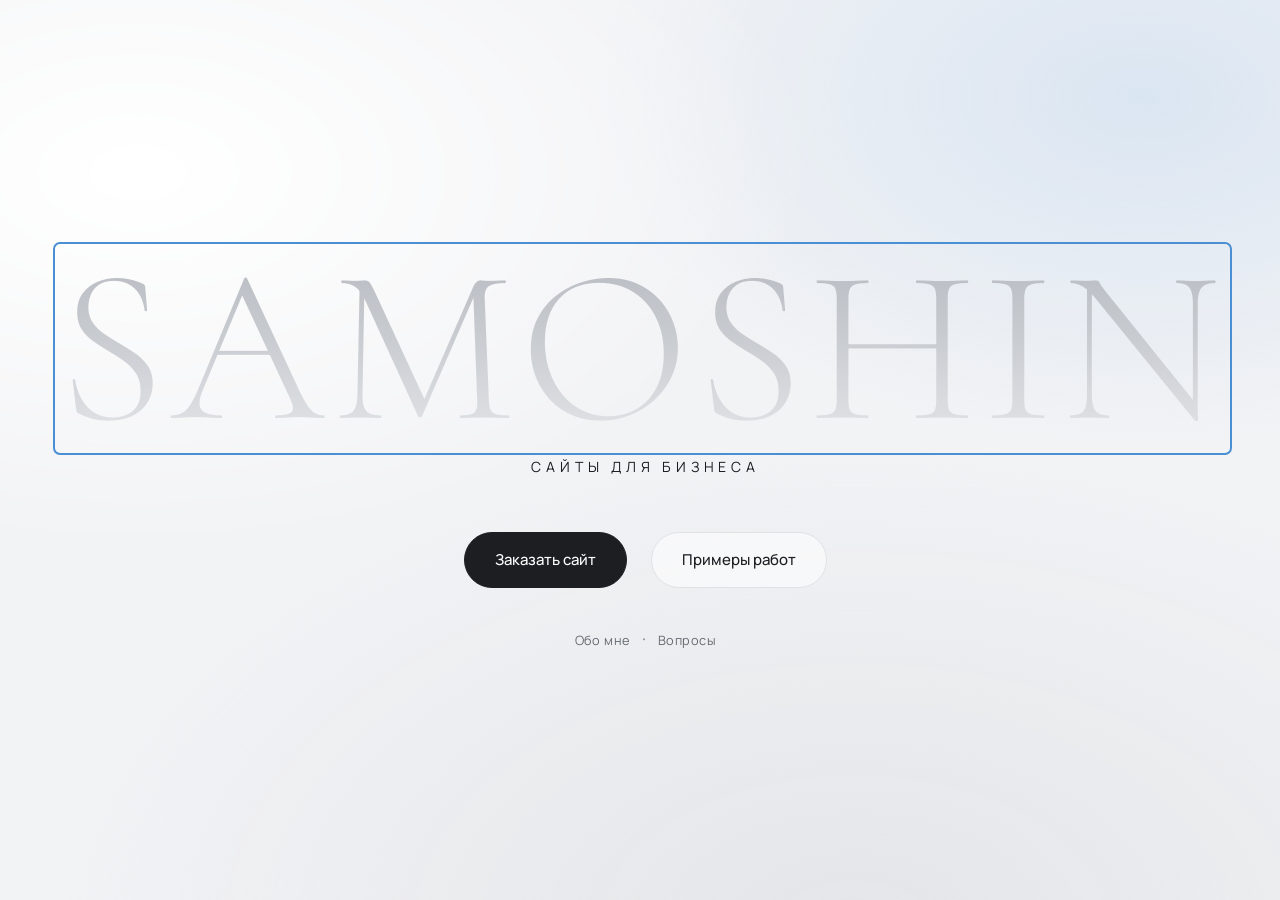
==== commit 7c9caf95: "Гибридная структура: контент-страницы, роутер, персистентный дым Сайт был одностраничным погружением" ====
--- a/index.html
+++ b/index.html
@@ -1,11 +1,43 @@
 <!DOCTYPE html>
-<html lang="ru">
+<html lang="ru" data-page="home">
 <head>
 <meta charset="utf-8">
 <meta name="viewport" content="width=device-width, initial-scale=1, viewport-fit=cover">
 <title>SAMOSHIN — сайты для бизнеса</title>
 <meta name="description" content="Разработка сайтов для бизнеса: лендинги, визитки, корпоративные сайты, интернет-магазины. Прозрачный процесс: план работ с этапами и ценами до начала работы.">
 <meta name="theme-color" content="#F2F3F5">
+<link rel="canonical" href="https://samoshin.ru/">
+<!-- Open Graph / Twitter — превью при репосте в соцсети. og:image заменить на реальную картинку 1200×630. -->
+<meta property="og:type" content="website">
+<meta property="og:site_name" content="SAMOSHIN">
+<meta property="og:locale" content="ru_RU">
+<meta property="og:title" content="SAMOSHIN — сайты для бизнеса">
+<meta property="og:description" content="Разработка сайтов для бизнеса: лендинги, визитки, корпоративные сайты, магазины. Прозрачный процесс: план работ с этапами и ценами до начала.">
+<meta property="og:url" content="https://samoshin.ru/">
+<meta property="og:image" content="https://samoshin.ru/og-default.png">
+<meta name="twitter:card" content="summary_large_image">
+<meta name="twitter:title" content="SAMOSHIN — сайты для бизнеса">
+<meta name="twitter:description" content="Сайты для бизнеса с прозрачным процессом: план с этапами и ценами до начала работы.">
+<meta name="twitter:image" content="https://samoshin.ru/og-default.png">
+<script type="application/ld+json">
+{
+  "@context": "https://schema.org",
+  "@type": "ProfessionalService",
+  "name": "SAMOSHIN",
+  "description": "Разработка сайтов для бизнеса: лендинги, визитки, корпоративные сайты, интернет-магазины.",
+  "url": "https://samoshin.ru/",
+  "email": "hello@samoshin.ru",
+  "areaServed": "RU",
+  "priceRange": "$$",
+  "founder": { "@type": "Person", "name": "Евгений Самошин" },
+  "makesOffer": [
+    { "@type": "Offer", "itemOffered": { "@type": "Service", "name": "Лендинг" } },
+    { "@type": "Offer", "itemOffered": { "@type": "Service", "name": "Сайт-визитка" } },
+    { "@type": "Offer", "itemOffered": { "@type": "Service", "name": "Корпоративный сайт" } },
+    { "@type": "Offer", "itemOffered": { "@type": "Service", "name": "Интернет-магазин" } }
+  ]
+}
+</script>
 <link rel="preconnect" href="https://fonts.googleapis.com">
 <link rel="preconnect" href="https://fonts.gstatic.com" crossorigin>
 <link href="https://fonts.googleapis.com/css2?family=Cormorant+Garamond:ital,wght@0,300;0,400;0,500;1,300;1,400&family=Manrope:wght@300;400;500;600&display=swap" rel="stylesheet">
@@ -13,11 +45,11 @@
 </head>
 <body>
 
-<!-- Фон-дым (Vanta.FOG). Статический градиент в CSS — запасной фон, если WebGL/скрипт не поднялся. -->
+<!-- Персистентный фон-дым (Vanta.FOG). Живёт вне #page — не пересоздаётся при навигации. -->
 <div class="smoke" id="smoke" aria-hidden="true"></div>
-<div class="glow" id="glow" aria-hidden="true"></div>
-<div class="veil" aria-hidden="true"></div>
-
+
+<!-- #page — единственное, что подменяет роутер (display:contents, вне потока). -->
+<div id="page" data-page="home">
 <main class="stage" id="stage">
 
   <!-- ═══════════════ СТАРТ ═══════════════ -->
@@ -26,123 +58,15 @@
       <h1 class="logo">SAMOSHIN</h1>
       <p class="logo-sub">Сайты для бизнеса</p>
       <div class="start-actions">
-        <button class="btn btn--primary" data-go="brief" data-entry="start-button">Узнать стоимость сайта</button>
-        <button class="btn" data-go="branch-intro">Познакомиться с процессом</button>
+        <button class="btn btn--primary" data-go="brief" data-entry="start-button">Заказать сайт</button>
+        <a class="btn" href="primery.html">Примеры работ</a>
       </div>
-    </div>
-  </section>
-
-  <!-- ═══════════════ ВЕТКА 1: ОБЕЩАНИЕ ═══════════════ -->
-  <section class="screen" id="s-branch-intro" data-screen="branch-intro" hidden>
-    <div class="pane pane--center">
-      <button class="back" data-back>← Назад</button>
-      <p class="eyebrow">Как я работаю</p>
-      <h2 class="display">Ты <em>видишь</em> каждый шаг<br>и платишь только за то,<br>что уже сделано</h2>
-      <p class="lede">До начала работы ты получаешь план: из каких этапов состоит проект, что выходит на каждом,
-        сколько это стоит и когда будет готово. Дальше — этап за этапом. Ничего не начинается,
-        пока ты не увидел и не принял предыдущее.</p>
-      <p class="lede">Шесть фаз. Дальше — что происходит внутри каждой.</p>
-      <button class="btn btn--primary" data-go="phases">Смотреть процесс</button>
-    </div>
-  </section>
-
-  <!-- ═══════════════ ВЕТКА 2: ШЕСТЬ ФАЗ ═══════════════ -->
-  <section class="screen" id="s-phases" data-screen="phases" hidden>
-    <div class="pane pane--phases">
-      <header class="phases-head">
-        <button class="back" data-back>← Назад</button>
-        <p class="eyebrow">Процесс</p>
-        <h2 class="display display--sm">Шесть фаз</h2>
-      </header>
-
-      <div class="track" id="track" tabindex="0" aria-label="Фазы процесса, листается вниз">
-        <article class="phase" data-i="1">
-          <p class="phase-n">Фаза 1</p>
-          <h3 class="phase-t">Бриф <em>и план</em></h3>
-          <p class="phase-b">Заполняешь бриф, я составляю план с этапами и ценами, созваниваемся и правим, пока всё не сойдётся.</p>
-          <p class="phase-get"><span>Получаешь:</span> план, где видно за что и когда платишь.</p>
-        </article>
-        <article class="phase" data-i="2">
-          <p class="phase-n">Фаза 2</p>
-          <h3 class="phase-t">Анализ <em>проекта</em></h3>
-          <p class="phase-b">Смотрю конкурентов, разбираю твоих клиентов, собираю структуру будущего сайта.</p>
-          <p class="phase-get"><span>Получаешь:</span> карту сайта и путь клиента.</p>
-        </article>
-        <article class="phase" data-i="3">
-          <p class="phase-n">Фаза 3</p>
-          <h3 class="phase-t"><em>Дизайн</em></h3>
-          <p class="phase-b">Подбираем референсы, согласуем концепцию, готовим тексты и изображения, собираю прототип и отрисовываю макет.</p>
-          <p class="phase-get"><span>Получаешь:</span> макет, включая мобильную и десктопную версию.</p>
-        </article>
-        <article class="phase" data-i="4">
-          <p class="phase-n">Фаза 4</p>
-          <h3 class="phase-t"><em>Разработка</em></h3>
-          <p class="phase-b">Вёрстка, код, адаптив под телефоны и планшеты, проверка во всех браузерах.</p>
-          <p class="phase-get"><span>Получаешь:</span> живой сайт на тестовой ссылке.</p>
-        </article>
-        <article class="phase" data-i="5">
-          <p class="phase-n">Фаза 5</p>
-          <h3 class="phase-t"><em>Запуск</em></h3>
-          <p class="phase-b">Деплой на хостинг, подключение домена, при необходимости — админка, чтобы ты сам менял тексты и фото.</p>
-          <p class="phase-get"><span>Получаешь:</span> работающий сайт на твоём домене.</p>
-        </article>
-        <article class="phase" data-i="6">
-          <p class="phase-n">Фаза 6 <span class="phase-opt">по желанию</span></p>
-          <h3 class="phase-t"><em>Поддержка</em></h3>
-          <p class="phase-b">Чиню технические баги, правлю контент, слежу, что всё живо.</p>
-          <p class="phase-get"><span>Получаешь:</span> уверенность, что сайт под присмотром.</p>
-        </article>
-        <article class="phase phase--end" data-i="7">
-          <h3 class="phase-t">Это <em>весь</em> процесс</h3>
-          <p class="phase-b">Теперь — какие сайты бывают и какой нужен тебе.</p>
-          <button class="btn btn--primary" data-go="site-types">Типы сайтов</button>
-        </article>
-      </div>
-
-      <!-- ПК-подсказка: показывает жест буквально — колёсико крутится -->
-      <div class="scroll-hint" id="hint-scroll" aria-hidden="true">
-        <svg viewBox="0 0 26 40" width="26" height="40" fill="none" stroke="currentColor" stroke-width="1.2">
-          <rect x=".6" y=".6" width="24.8" height="38.8" rx="12.4"/>
-          <circle class="scroll-hint-wheel" cx="13" cy="11" r="1.9" fill="currentColor" stroke="none"/>
-        </svg>
-      </div>
-    </div>
-  </section>
-
-  <!-- ═══════════════ ВЕТКА 3: ТИПЫ САЙТОВ ═══════════════ -->
-  <section class="screen" id="s-site-types" data-screen="site-types" hidden>
-    <div class="pane pane--types">
-      <header class="types-head">
-        <button class="back" data-back>← Назад</button>
-        <p class="eyebrow">Что бывает</p>
-        <h2 class="display display--sm">Типы <em>сайтов</em></h2>
-      </header>
-      <!-- один клик = действие: кликается вся карточка, кнопка внутри заголовка растянута на неё -->
-      <div class="types">
-        <article class="type" data-type="landing">
-          <h3 class="type-t"><button class="type-hit" data-portfolio="landing" aria-label="Лендинг — посмотреть примеры">Лендинг</button></h3>
-          <p class="type-b">Подходит, когда нужно продать что-то одно: услугу, продукт, курс или акцию. Вся страница ведёт к одному — конверсии посетителя в звонок или заявку.</p>
-          <span class="type-link" aria-hidden="true">Посмотреть примеры</span>
-        </article>
-        <article class="type" data-type="card">
-          <h3 class="type-t"><button class="type-hit" data-portfolio="card" aria-label="Сайт-визитка — посмотреть примеры">Сайт-визитка</button></h3>
-          <p class="type-b">Подходит, когда за делом стоишь ты или небольшая команда. Рассказать, кто ты и что предлагаешь, показать работы и дать контакты. Обычно 4–8 страниц.</p>
-          <span class="type-link" aria-hidden="true">Посмотреть примеры</span>
-        </article>
-        <article class="type" data-type="corp">
-          <h3 class="type-t"><button class="type-hit" data-portfolio="corp" aria-label="Корпоративный сайт — посмотреть примеры">Корпоративный сайт</button></h3>
-          <p class="type-b">Подходит, когда сайту нужно подробно отразить компанию: направления, команда, вакансии, документы, новости. Более 10 страниц.</p>
-          <span class="type-link" aria-hidden="true">Посмотреть примеры</span>
-        </article>
-        <article class="type" data-type="shop">
-          <h3 class="type-t"><button class="type-hit" data-portfolio="shop" aria-label="Интернет-магазин — посмотреть примеры">Интернет-магазин</button></h3>
-          <p class="type-b">Подходит, когда нужно продавать много и онлайн: каталог, корзина, оплата — покупка идёт без твоего участия.</p>
-          <span class="type-link" aria-hidden="true">Посмотреть примеры</span>
-        </article>
-      </div>
-      <div class="types-cta">
-        <button class="btn btn--primary" data-go="brief" data-entry="walked">Узнать стоимость своего сайта</button>
-      </div>
+      <!-- Тонкие двери в контент-слой: тихие, не спорят с двумя кнопками. Дают краулеру внутренние ссылки. -->
+      <nav class="start-doors" aria-label="О специалисте и вопросах">
+        <a class="door" href="o-mne.html">Обо мне</a>
+        <span class="door-sep" aria-hidden="true">·</span>
+        <button class="door" id="faq-open">Вопросы</button>
+      </nav>
     </div>
   </section>
 
@@ -292,30 +216,6 @@
 
 </main>
 
-<!-- ═══════════════ ЗАСЕЧКА «ГДЕ Я» ═══════════════ -->
-<!-- Четыре штриха: три экрана ветки + цель. Декоративная, не кликается — навигация в углах. -->
-<div class="trail" id="trail" hidden aria-hidden="true">
-  <span class="trail-tick" data-for="branch-intro"></span>
-  <span class="trail-tick" data-for="phases"></span>
-  <span class="trail-tick" data-for="site-types"></span>
-  <span class="trail-tick trail-tick--goal" data-for="brief"></span>
-</div>
-
-<!-- ═══════════════ УГЛЫ (только внутри ветки) ═══════════════ -->
-<nav class="corners" id="corners" hidden aria-label="Быстрые переходы">
-  <button class="corner corner--tl" data-portfolio="all">Портфолио</button>
-  <button class="corner corner--tr" id="faq-open" aria-label="Частые вопросы">
-    <span aria-hidden="true">?</span>
-  </button>
-  <a class="corner corner--bl" id="call-link" href="tel:+79000000000">
-    <svg viewBox="0 0 20 20" width="17" height="17" fill="none" stroke="currentColor" stroke-width="1.4" stroke-linecap="round" stroke-linejoin="round" aria-hidden="true">
-      <path d="M17.5 14.1v2.3a1.5 1.5 0 0 1-1.7 1.5 15 15 0 0 1-6.5-2.3 14.6 14.6 0 0 1-4.5-4.5A15 15 0 0 1 2.5 4.5 1.5 1.5 0 0 1 4 2.8h2.3a1.5 1.5 0 0 1 1.5 1.3c.1.7.3 1.4.5 2.1a1.5 1.5 0 0 1-.3 1.6l-1 1a12 12 0 0 0 4.5 4.5l1-1a1.5 1.5 0 0 1 1.6-.3c.7.3 1.4.4 2.1.5a1.5 1.5 0 0 1 1.3 1.6Z"/>
-    </svg>
-    <span class="sr-only">Позвонить</span>
-  </a>
-  <button class="corner corner--br" data-go="brief" data-entry="corner-icon">Узнать стоимость</button>
-</nav>
-
 <!-- ═══════════════ FAQ ═══════════════ -->
 <dialog class="overlay overlay--faq" id="ov-faq" aria-labelledby="faq-title">
   <div class="overlay-inner">
@@ -353,97 +253,15 @@
     </div>
   </div>
 </dialog>
-
-<!-- ═══════════════ ПОРТФОЛИО ═══════════════ -->
-<dialog class="overlay overlay--work" id="ov-portfolio" aria-labelledby="pf-title">
-  <div class="overlay-inner">
-    <button class="overlay-close" data-close-overlay aria-label="Закрыть">×</button>
-    <h2 class="display display--sm" id="pf-title">Работы</h2>
-    <div class="filters" id="pf-filters" role="group" aria-label="Фильтр по типу сайта">
-      <button class="filter is-on" data-filter="all">Все</button>
-      <button class="filter" data-filter="landing">Лендинги</button>
-      <button class="filter" data-filter="card">Визитки</button>
-      <button class="filter" data-filter="corp">Корпоративные</button>
-      <button class="filter" data-filter="shop">Магазины</button>
-    </div>
-    <div class="works" id="pf-works">
-      <!-- ponytail: превью — CSS-плашки. Появятся скриншоты — меняешь div.work-img на <img alt="…">. -->
-      <article class="work" data-type="landing">
-        <div class="work-img work-img--1" role="img" aria-label="Превью лендинга арбитражного управляющего"></div>
-        <h3 class="work-t">Лендинг арбитражного управляющего</h3>
-        <p class="work-b">Банкротство физических лиц. Одна страница, одна задача — заявка на консультацию.</p>
-        <p class="work-type">Лендинг</p>
-      </article>
-      <article class="work" data-type="card">
-        <div class="work-img work-img--2" role="img" aria-label="Превью сайта швейного цеха"></div>
-        <h3 class="work-t">Швейный цех: шторы и текстиль</h3>
-        <p class="work-b">Производство под заказ. Каталог работ, расчёт и контакты.</p>
-        <p class="work-type">Сайт-визитка</p>
-      </article>
-      <article class="work" data-type="card">
-        <div class="work-img work-img--3" role="img" aria-label="Превью сайта студии изделий из керамогранита"></div>
-        <h3 class="work-t">Студия изделий из керамогранита</h3>
-        <p class="work-b">Кухни, декор, мебель. Показать материал и работы так, чтобы было видно качество.</p>
-        <p class="work-type">Сайт-визитка</p>
-      </article>
-      <article class="work" data-type="corp">
-        <div class="work-img work-img--4" role="img" aria-label="Превью корпоративного сайта завода нефтегазового оборудования"></div>
-        <h3 class="work-t">Завод нефтегазового оборудования</h3>
-        <p class="work-b">Направления, производство, документы, вакансии. Многостраничная структура под каталог продукции.</p>
-        <p class="work-type">Корпоративный сайт</p>
-      </article>
-    </div>
-    <p class="works-empty" id="pf-empty" hidden>В этом типе работ пока нет. Ближайшая — в соседнем фильтре.</p>
-  </div>
-</dialog>
-
-<script src="js/overscroll-nav.js"></script>
-<script src="js/app.js"></script>
-
-<!-- Фон-дым. Тяжёлые библиотеки грузятся последними, поверх статического градиента-заглушки. -->
+</div><!-- /#page -->
+
+<!-- Персистентный шелл: дым + роутер. Один набор на все страницы; при мягкой навигации не перезапускается. -->
 <script src="js/vendor/three.r134.min.js"></script>
 <script src="js/vendor/vanta.fog.min.js"></script>
-<script>
-  // Уважаем reduced-motion и не падаем, если библиотека/WebGL недоступны — остаётся градиент.
-  // ?nofog — быстрый выключатель для сравнения: мешает ли фон отклику жестов на этой машине.
-  if (window.VANTA && !matchMedia('(prefers-reduced-motion: reduce)').matches
-      && !location.search.includes('nofog')) {
-    try {
-      VANTA.FOG({
-        el: '#smoke',
-        mouseControls: true,
-        touchControls: true,
-        gyroControls: false,
-        minHeight: 200.00,
-        minWidth: 200.00,
-        highlightColor: 0x9d9c99,
-        midtoneColor: 0xcacaca,
-        lowlightColor: 0x5f5b70,
-        baseColor: 0xffffff,
-        blurFactor: 0.53,
-        speed: 0.50,
-        zoom: 0.20
-      });
-    } catch (e) { /* нет WebGL — живём с градиентом */ }
-  }
-</script>
-
-<!-- Курсорный дым-след (FluidSmoke). Прозрачный слой только следа: sourceCount 0.
-     mount вернёт null под reduced-motion / без WebGL2 — тогда просто нет следа. -->
 <script src="js/smoke.js"></script>
-<script>
-  if (!location.search.includes('notrail')) {
-    var cursorTrail = FluidSmoke.mount(document.body, {
-      transparent: true,
-      sourceCount: 0,               // без фонового дыма — фон даёт Vanta
-      smokeLight: '#fafafa',
-      smokeDark: '#b8b8b8',
-      cursorColor: '#AAAAAA',       // небесно-синий акцент в следе
-      accentMix: 1
-    });
-    // Библиотека prepend-ит canvas как фон (за контентом). Поднимаем над туманом (см. CSS body>canvas).
-  }
-</script>
-</script>
+<script src="js/smoke-bg.js"></script>
+<script src="js/overscroll-nav.js"></script>
+<script src="js/pages.js"></script>
+<script src="js/nav.js"></script>
 </body>
 </html>
--- a/css/style.css
+++ b/css/style.css
@@ -27,12 +27,12 @@
   --pad: clamp(20px, 5vw, 64px);
   --safe-t: max(var(--pad), env(safe-area-inset-top));
   --safe-b: max(var(--pad), env(safe-area-inset-bottom));
+  --maxw: 760px;
+  /* ширина колонки контент-страниц (обо мне, примеры, кейсы, блог) */
 
   /* тайминги: прямой ход уверенный, обратный быстрее */
   --t-dive: 700ms;
   --t-back: 460ms;
-  --t-flight: 780ms;
-  --t-blink: 620ms;
   --ease-dive: cubic-bezier(.22, .9, .28, 1);
   --ease-soft: cubic-bezier(.4, 0, .2, 1);
 }
@@ -43,15 +43,20 @@
   box-sizing: border-box;
 }
 
-html,
+/* Контент-страницы прокручиваются; погружение (data-page=home) — фиксировано на весь вьюпорт. */
+html {
+  height: auto;
+  overflow-y: auto;
+  margin: 0;
+  background: #F2F3F5;   /* перламутр-заглушка; сверху ложится дым (fixed, z-index -1) */
+}
+html[data-page="home"] {
+  height: 100%;
+  overflow: hidden;
+}
 body {
-  height: 100%;
   margin: 0;
-  overflow: hidden;
-  background: var(--bg);
-}
-
-body {
+  min-height: 100%;
   font: 400 clamp(15px, 1.05vw + 12px, 18px)/1.6 var(--body);
   color: var(--ink);
   -webkit-font-smoothing: antialiased;
@@ -87,8 +92,6 @@
 /* ═══════════════ фон-заглушка ═══════════════ */
 /* ponytail: статический перламутр + очень медленный дрейф. Сюда встанет fluid-дым. */
 .smoke {
-  --mx: 50%;
-  --my: 40%;
   position: fixed;
   inset: -20%;
   z-index: -1;
@@ -105,40 +108,21 @@
 /* Мягкая реакция на курсор — отдельным слоем, чтобы не пересобирать фон на каждое движение.
    Свечение, а не частицы: тише и не тянет фокус. Тач-устройствам не показываем. */
 /* Курсорный дым-след (FluidSmoke) — прозрачный canvas, prepend-ится в body.
-   Над фоном-туманом (z-index -1), под контентом (z-index 1). */
+   Персистентный на всех страницах → fixed (библиотека вешает absolute). Над туманом (-1), под контентом (1). */
 body>canvas {
   z-index: 0;
-}
-
-.glow {
-  position: fixed;
-  inset: 0;
-  z-index: -1;
-  pointer-events: none;
-  opacity: 0;
-  background: radial-gradient(340px 340px at var(--mx) var(--my),
-      rgba(255, 255, 255, .55) 0%, rgba(127, 178, 232, .10) 45%, rgba(255, 255, 255, 0) 70%);
-  transition: opacity 1.2s var(--ease-soft);
-}
-
-@media (hover: hover) and (pointer: fine) {
-  .glow.is-on {
-    opacity: 1;
-  }
-}
-
-.veil {
-  position: fixed;
-  inset: 0;
-  z-index: 90;
-  background: var(--bg);
-  opacity: 0;
-  pointer-events: none;
-  transition: opacity calc(var(--t-blink) / 2) var(--ease-soft);
-}
-
-.veil.is-on {
-  opacity: 1;
+  position: fixed !important;
+  /* Размер в vw/vh, а не 100% (как ставит библиотека). vw/vh включают полосу прокрутки,
+     поэтому размер canvas не меняется, когда она появляется на длинной странице и пропадает
+     на главной (там overflow:hidden). Иначе это настоящий ресайз → fluid-солвер пересобирает
+     буферы и стирает дым ровно в момент вставки нового контента. */
+  width: 100vw !important;
+  height: 100vh !important;
+}
+
+/* Обёртка навигации: вне потока, чтобы .stage/контент верстались как без неё. */
+#page {
+  display: contents;
 }
 
 /* ═══════════════ сцена и экраны ═══════════════ */
@@ -197,7 +181,6 @@
 }
 
 .display em,
-.phase-t em,
 .logo-sub em {
   font-style: italic;
 }
@@ -231,6 +214,7 @@
   color: var(--btn-fg);
   font-size: 15px;
   font-weight: 500;
+  text-decoration: none;
   cursor: pointer;
   transition: border-color .3s, background .3s, color .3s, transform .3s var(--ease-soft);
 }
@@ -320,7 +304,7 @@
   margin-top: clamp(34px, 6vh, 64px);
   display: flex;
   flex-wrap: wrap;
-  gap: 14px;
+  gap: 24px;
   justify-content: center;
 }
 
@@ -364,426 +348,42 @@
   animation: rise-in 620ms var(--ease-dive) 860ms backwards;
 }
 
-/* ═══════════════ ФАЗЫ ═══════════════ */
-.pane--phases {
-  position: relative;
-  padding: calc(var(--safe-t) + 76px) 0 calc(var(--safe-b) + 30px);
-  gap: 0;
-}
-
-.phases-head {
-  padding: 0 var(--pad) clamp(18px, 4vh, 40px);
-}
-
-.phases-head .back,
-.types-head .back {
-  margin-bottom: 4px;
-}
-
-.phases-head .display {
-  margin-top: 6px;
-}
-
-.track {
-  flex: 1;
-  min-height: 0;
-  display: flex;
-  flex-direction: column;
-  align-items: center;
-  gap: clamp(16px, 2.4vh, 30px);
-  /* без длинного хвоста: снап должен доводить ровно до конца прокрутки,
-     иначе край не достигается и скролл не уводит на следующий экран */
-  padding: 48px var(--pad) clamp(16px, 5vh, 48px);
-  overflow-y: auto;
-  overflow-x: hidden;
-  overscroll-behavior-y: contain;
-  scroll-snap-type: y proximity;
-  /* магнит помогает остановиться, но не держит — скролл-джекинг раздражает */
-  scrollbar-width: none;
-  -webkit-overflow-scrolling: touch;
-  /* карточка растворяется у края, а не обрезается по линии */
-  mask-image: linear-gradient(to bottom, transparent 0, #000 72px, #000 calc(100% - 24px), transparent 100%);
-}
-
-.track::-webkit-scrollbar {
-  display: none;
-}
-
-.phase {
-  flex: 0 0 auto;
-  width: min(560px, 100%);
-  scroll-snap-align: center;
-  padding: clamp(26px, 3vw, 40px);
-  border: 1px solid var(--line);
-  border-radius: 3px;
-  /* ponytail: без backdrop-filter — размытие поверх живого фона пересчитывалось
-     каждый кадр и роняло прокрутку. Плотная заливка неотличима на глаз. */
-  background: rgba(252, 253, 254, .86);
-  transform-origin: 50% 0%;
-  /* уходит вверх-на-зрителя */
-  will-change: transform, opacity;
-}
-
-.phase-n {
-  font-size: 12px;
-  letter-spacing: .18em;
-  text-transform: uppercase;
-  color: var(--muted);
-}
-
-.phase-opt {
-  margin-left: 8px;
-  padding: 2px 8px;
-  border: 1px solid var(--line);
-  border-radius: 999px;
-  letter-spacing: .08em;
-  font-size: 10px;
-  color: var(--sky-ink);
-}
-
-.phase-t {
-  margin-top: 14px;
-  font-family: var(--display);
-  font-weight: 300;
-  font-size: clamp(28px, 2.6vw, 40px);
-  line-height: 1.1;
-}
-
-.phase-b {
-  margin-top: 16px;
-  color: var(--muted);
-  font-weight: 300;
-}
-
-.phase-get {
-  margin-top: 22px;
-  padding-top: 18px;
-  border-top: 1px solid var(--line);
-  font-size: 15px;
-}
-
-.phase-get span {
-  color: var(--sky-ink);
-}
-
-.phase--end {
-  border-style: dashed;
-  background: none;
-}
-
-.phase--end .btn {
-  margin-top: 24px;
-}
-
-/* ПК-подсказка: мышь справа от блока карточек, колёсико крутится — жест, а не результат */
-/* Конспект просит «справа от блока» — правый край занят карточками, иконка легла бы поверх.
-   Ставлю под блоком по центру: единственная свободная зона, жест читается так же. */
-.scroll-hint {
-  align-self: center;
-  padding-top: 14px;
-  color: var(--muted);
-  opacity: .75;
-  transition: opacity .5s;
-  pointer-events: none;
-}
-
-.scroll-hint-wheel {
-  animation: wheel 2.4s var(--ease-soft) infinite;
-}
-
-@keyframes wheel {
-
-  0%,
-  8% {
-    transform: translateY(0);
-    opacity: 1;
-  }
-
-  38% {
-    transform: translateY(13px);
-    opacity: .15;
-  }
-
-  46% {
-    transform: translateY(0);
-    opacity: 0;
-  }
-
-  60%,
-  100% {
-    transform: translateY(0);
-    opacity: 1;
-  }
-}
-
-.scroll-hint.is-off {
-  opacity: 0;
-}
-
-/* на тач-экранах подсказка другая: первая карточка дёргается вверх до первого касания */
-@media (hover: none) {
-  .track:not(.is-touched) .phase[data-i="1"] {
-    animation: nudge 2.6s var(--ease-soft) 1s 2;
-  }
-
-  .scroll-hint {
-    display: none;
-  }
-}
-
-@keyframes nudge {
-
-  0%,
-  72%,
-  100% {
-    transform: translateY(0);
-  }
-
-  80% {
-    transform: translateY(-14px);
-  }
-
-  88% {
-    transform: translateY(0);
-  }
-}
-
-/* ═══════════════ ТИПЫ САЙТОВ ═══════════════ */
-.pane--types {
-  padding-top: calc(var(--safe-t) + 76px);
-  padding-bottom: calc(var(--safe-b) + 66px);
-  /* чтобы контент не уезжал под угловые ссылки */
-  overflow-y: auto;
-  gap: clamp(22px, 4vh, 44px);
-  justify-content: safe center;
-}
-
-.types {
-  display: grid;
-  grid-template-columns: repeat(auto-fit, minmax(min(280px, 100%), 1fr));
-  gap: 24px;
-}
-
-.type {
-  position: relative;
-  padding: clamp(24px, 2.4vw, 36px);
-  background: rgba(255, 255, 255, .55);
-  display: flex;
-  flex-direction: column;
-  gap: 14px;
-  transition: background .35s;
-}
-
-.type:hover,
-.type:focus-within {
-  background: #fff;
-}
-
-.type-t {
-  font-family: var(--display);
-  font-weight: 400;
-  font-size: clamp(24px, 2vw, 30px);
-}
-
-.type-hit {
-  border: 0;
-  padding: 0;
-  background: none;
-  font: inherit;
-  text-align: left;
-  cursor: pointer;
-}
-
-.type-hit::after {
-  content: "";
-  position: absolute;
-  inset: 0;
-}
-
-/* кликается вся карточка */
-.type-b {
-  color: var(--muted);
-  font-weight: 300;
-  font-size: 15px;
-  flex: 1;
-}
-
-.type-link {
-  align-self: flex-start;
-  padding: 0 0 3px;
-  border-bottom: 1px solid var(--sky-deep);
-  color: var(--sky-ink);
-  font-size: 14px;
-  opacity: 0;
-  transform: translateY(4px);
-  transition: opacity .3s, transform .3s, border-color .3s;
-}
-
-.type:hover .type-link,
-.type:focus-within .type-link {
-  opacity: 1;
-  transform: none;
-}
-
-@media (hover: none) {
-  .type-link {
-    opacity: 1;
-    transform: none;
-  }
-}
-
-.types-cta {
-  display: flex;
+/* Тонкие двери: тихий ряд ссылок под кнопками. Появляются последними, шёпотом. */
+.start-doors {
+  margin-top: clamp(22px, 4vh, 40px);
+  display: flex;
+  flex-wrap: wrap;
+  gap: 12px;
   justify-content: center;
-}
-
-/* ═══════════════ ЗАСЕЧКА «ГДЕ Я» ═══════════════ */
-/* Тихая, не прогресс-бар: четыре штриха вверху по центру. Последний — цель (бриф). */
-.trail {
-  position: fixed;
-  top: calc(var(--safe-t) + 12px);
-  left: 50%;
-  transform: translateX(-50%);
-  z-index: 40;
-  display: flex;
-  gap: 7px;
-  pointer-events: none;
-}
-
-.trail[hidden] {
-  display: none;
-}
-
-.trail-tick {
-  width: 16px;
-  height: 1px;
-  background: var(--line);
-  transition: background .5s var(--ease-soft), width .5s var(--ease-dive);
-}
-
-.trail-tick.is-passed {
-  background: var(--muted);
-}
-
-.trail-tick.is-here {
-  width: 26px;
-  background: var(--sky-deep);
-}
-
-.trail-tick--goal {
-  width: 6px;
-}
-
-/* ═══════════════ УГЛЫ ═══════════════ */
-.corners {
-  position: fixed;
-  inset: 0;
-  z-index: 40;
-  pointer-events: none;
-}
-
-.corner {
-  position: absolute;
-  pointer-events: auto;
-  display: flex;
-  align-items: center;
-  justify-content: center;
-  min-width: 44px;
-  min-height: 44px;
+  align-items: baseline;
+}
+
+.door {
+  appearance: none;
   border: 0;
   background: none;
-  color: var(--muted);
-  font-family: var(--body);
-  font-size: 13px;
-  letter-spacing: .06em;
+  padding: 0;
+  cursor: pointer;
+  font: inherit;
+  font-size: clamp(12px, 1vw, 14px);
+  letter-spacing: .04em;
+  color: var(--muted);
   text-decoration: none;
-  cursor: pointer;
-  padding: 10px 4px;
-  transition: color .3s;
-}
-
-.sr-only {
-  position: absolute;
-  width: 1px;
-  height: 1px;
-  margin: -1px;
-  padding: 0;
-  overflow: hidden;
-  clip-path: inset(50%);
-  white-space: nowrap;
-}
-
-.corner:hover {
+  transition: color 160ms var(--ease-soft);
+}
+
+.door:hover,
+.door:focus-visible {
   color: var(--sky-ink);
 }
 
-.corner--tl,
-.corner--bl {
-  justify-content: flex-start;
-}
-
-.corner--br {
-  justify-content: flex-end;
-}
-
-.corner--tl {
-  top: var(--safe-t);
-  left: calc(var(--pad) - 4px);
-}
-
-.corner--tr {
-  top: var(--safe-t);
-  right: var(--pad);
-  width: 36px;
-  height: 36px;
-  min-width: 0;
-  min-height: 0;
-  padding: 0;
-  border: 1px solid var(--line-ui);
-  border-radius: 50%;
-  font-family: var(--display);
-  font-size: 19px;
-  line-height: 1;
-  color: var(--ink);
-  transition: border-color .3s, color .3s;
-}
-
-/* круг оставляем 36px, зону нажатия расширяем до 44 */
-.corner--tr::after {
-  content: "";
-  position: absolute;
-  inset: -4px;
-}
-
-.corner--tr:hover {
-  border-color: var(--sky-deep);
-}
-
-.corner--bl {
-  bottom: var(--safe-b);
-  left: calc(var(--pad) - 4px);
-}
-
-.corner--br {
-  bottom: var(--safe-b);
-  right: calc(var(--pad) - 4px);
-  color: var(--ink);
-}
-
-.corner--br::after {
-  content: "";
-  display: block;
-  height: 1px;
-  margin-top: 3px;
-  background: var(--sky);
-  transform: scaleX(0);
-  transform-origin: right;
-  transition: transform .35s var(--ease-soft);
-}
-
-.corner--br:hover::after {
-  transform: scaleX(1);
-  transform-origin: left;
+.door-sep {
+  color: var(--line-ui);
+  user-select: none;
+}
+
+.screen--start.is-first .start-doors {
+  animation: rise-in 620ms var(--ease-dive) 1080ms backwards;
 }
 
 /* ═══════════════ БРИФ ═══════════════ */
@@ -1181,71 +781,8 @@
   color: #fff;
 }
 
-.works {
-  margin-top: 28px;
-  display: grid;
-  grid-template-columns: repeat(auto-fill, minmax(min(300px, 100%), 1fr));
-  gap: clamp(20px, 2.4vw, 36px);
-}
-
-.work {
-  display: flex;
-  flex-direction: column;
-  gap: 10px;
-}
-
-.work[hidden] {
-  display: none;
-}
-
-.work-img {
-  aspect-ratio: 4 / 3;
-  border: 1px solid var(--line);
-  border-radius: 2px;
-}
-
-.work-img--1 {
-  background: linear-gradient(145deg, #E7EAEE 0%, #CFD9E6 55%, #B8CBE2 100%);
-}
-
-.work-img--2 {
-  background: linear-gradient(145deg, #EDEEF0 0%, #D8DCE2 60%, #C3CAD3 100%);
-}
-
-.work-img--3 {
-  background: linear-gradient(160deg, #E9EBEE 0%, #D4D7DC 50%, #BFC4CB 100%);
-}
-
-.work-img--4 {
-  background: linear-gradient(135deg, #E4E9F0 0%, #C6D4E4 60%, #A8BFDA 100%);
-}
-
-.work-t {
-  font-family: var(--display);
-  font-weight: 400;
-  font-size: 22px;
-}
-
-.work-b {
-  color: var(--muted);
-  font-weight: 300;
-  font-size: 15px;
-}
-
-.work-type {
-  font-size: 12px;
-  letter-spacing: .16em;
-  text-transform: uppercase;
-  color: var(--sky-ink);
-}
-
-.works-empty {
-  margin-top: 24px;
-  color: var(--muted);
-}
-
 /* ═══════════════════════════════════════════════
-   ПЕРЕХОДЫ: погружение / моргание / полёт
+   ПЕРЕХОДЫ ЭКРАНОВ ПОГРУЖЕНИЯ: нырок вперёд / шаг назад
    ═══════════════════════════════════════════════ */
 @keyframes dive-out {
   from {
@@ -1301,40 +838,6 @@
   }
 }
 
-@keyframes flight-out {
-  from {
-    transform: scale(1);
-    opacity: 1;
-    filter: blur(0);
-  }
-
-  40% {
-    transform: scale(1.9);
-    opacity: .5;
-    filter: blur(20px);
-  }
-
-  to {
-    transform: scale(3.4);
-    opacity: 0;
-    filter: blur(34px);
-  }
-}
-
-@keyframes flight-in {
-  from {
-    transform: scale(.72);
-    opacity: 0;
-    filter: blur(16px);
-  }
-
-  to {
-    transform: scale(1);
-    opacity: 1;
-    filter: blur(0);
-  }
-}
-
 @keyframes plain-in {
   from {
     opacity: 0;
@@ -1361,21 +864,8 @@
   animation: back-in var(--t-back) var(--ease-dive) 60ms backwards;
 }
 
-.screen[data-anim="flight-out"] {
-  animation: flight-out var(--t-flight) cubic-bezier(.5, 0, .75, .4) forwards;
-}
-
-.screen[data-anim="flight-in"] {
-  animation: flight-in calc(var(--t-flight) * .5) var(--ease-dive) calc(var(--t-flight) * .5) backwards;
-}
-
 .screen[data-anim="plain-in"] {
   animation: plain-in 380ms var(--ease-soft);
-}
-
-/* полёт «сквозь сайт»: весь кадр смазывается */
-.stage.is-flying {
-  filter: blur(1.5px);
 }
 
 /* ═══════════════ адаптив ═══════════════ */
@@ -1400,14 +890,6 @@
     padding-bottom: calc(var(--safe-b) + 66px);
     overflow-y: auto;
   }
-
-  .corner {
-    font-size: 12px;
-  }
-
-  .phase {
-    flex-basis: 84vw;
-  }
 }
 
 @media (max-height: 560px) and (orientation: landscape) {
@@ -1424,25 +906,8 @@
 /* ═══════════════ reduced motion ═══════════════ */
 @media (prefers-reduced-motion: reduce) {
 
-  /* Vanta под reduced-motion не запускается (guard в HTML) — остаётся статический градиент. */
-  .glow {
-    display: none;
-  }
-
   .screen[data-anim] {
     animation: plain-in 200ms linear !important;
-  }
-
-  .stage.is-flying {
-    filter: none;
-  }
-
-  .track:not(.is-touched) .phase[data-i="1"] {
-    animation: none;
-  }
-
-  .scroll-hint-wheel {
-    animation: none;
   }
 
   .screen--start.is-active .logo,
@@ -1451,12 +916,148 @@
     animation: none;
   }
 
-  .phase {
-    transform: none !important;
-    opacity: 1 !important;
-  }
-
   * {
     scroll-behavior: auto !important;
   }
-}+}
+
+/* ═══════════════ нырок между страницами ═══════════════ */
+/* Анимируем ТОЛЬКО блок контента (#page) — дым и курсорный след не участвуют и остаются живыми.
+   Фиксацию во вьюпорте на время анимации ставит nav.js (inline), здесь — сам нырок. */
+#page.is-out { animation: dive-out var(--t-dive) var(--ease-dive) both; }
+#page.is-in { animation: dive-in var(--t-dive) var(--ease-dive) both; }
+
+/* ═══════════════════════════════════════════════
+   КОНТЕНТ-СТРАНИЦЫ (обо мне, примеры работ, кейсы, блог)
+   Обёртка #page с классом .doc. Скролл-поток задаёт html (см. верх файла).
+   Общие .btn/.display/.eyebrow/.lede/.filter — из immersion выше (приоритет style.css).
+   Здесь — только структура и то, чего в immersion нет.
+   ═══════════════════════════════════════════════ */
+
+/* Контент поднимаем над дымом (.smoke z-index -1, курсорный canvas 0), иначе секции уходят под них. */
+.doc > header,
+.doc > main,
+.doc > section,
+.doc > footer { position: relative; z-index: 1; }
+
+.wrap { max-width: var(--maxw); margin-inline: auto; padding-inline: var(--pad); }
+.prose a { color: var(--sky-ink); }
+
+/* Шапка */
+.site-head {
+  display: flex;
+  align-items: center;
+  justify-content: space-between;
+  gap: 16px;
+  padding: clamp(16px, 3vw, 28px) var(--pad);
+  border-bottom: 1px solid var(--line);
+}
+.site-logo {
+  font-family: var(--display);
+  font-weight: 400;
+  font-size: clamp(20px, 3vw, 26px);
+  letter-spacing: .06em;
+  color: var(--ink);
+  text-decoration: none;
+}
+.site-nav { display: flex; flex-wrap: wrap; gap: clamp(12px, 2vw, 22px); }
+.site-nav a {
+  color: var(--muted);
+  text-decoration: none;
+  font-size: clamp(13px, 1vw, 15px);
+  letter-spacing: .02em;
+  transition: color 160ms ease;
+}
+.site-nav a:hover, .site-nav a[aria-current="page"] { color: var(--ink); }
+
+/* Заголовки контент-страниц (размеры; базовый .display и .display em — из immersion) */
+.doc h1.display { font-size: clamp(34px, 6vw, 58px); }
+.doc h2.display { font-size: clamp(26px, 4vw, 38px); }
+.doc .display em { color: var(--sky-ink); }
+
+.prose { padding-block: clamp(40px, 7vw, 88px); }
+.prose > * + * { margin-top: 1.1em; }
+.prose h2 { margin-top: 1.6em; }
+.prose ul { padding-left: 1.2em; }
+.prose li + li { margin-top: .4em; }
+
+/* Полоса CTA */
+.cta { text-align: center; padding: clamp(48px, 8vw, 96px) var(--pad); border-top: 1px solid var(--line); }
+.cta .display { margin-bottom: .6em; }
+
+/* Портрет (обо мне) */
+.portrait {
+  width: clamp(140px, 22vw, 200px);
+  aspect-ratio: 1;
+  border-radius: 50%;
+  object-fit: cover;
+  background: linear-gradient(160deg, var(--logo-2), var(--logo));
+  border: 1px solid var(--line);
+}
+
+/* Подвал: перелинковка + соцсети */
+.site-foot {
+  border-top: 1px solid var(--line);
+  padding: clamp(36px, 6vw, 64px) var(--pad) clamp(28px, 4vw, 44px);
+  color: var(--muted);
+  font-size: clamp(13px, 1vw, 15px);
+}
+.foot-cols {
+  max-width: var(--maxw);
+  margin-inline: auto;
+  display: grid;
+  grid-template-columns: repeat(auto-fit, minmax(150px, 1fr));
+  gap: clamp(20px, 4vw, 40px);
+}
+.foot-cols h3 {
+  font: 500 13px/1 var(--body);
+  letter-spacing: .14em;
+  text-transform: uppercase;
+  color: var(--ink);
+  margin: 0 0 12px;
+}
+.foot-cols a { color: var(--muted); text-decoration: none; display: block; padding: 3px 0; }
+.foot-cols a:hover { color: var(--ink); }
+.foot-note {
+  max-width: var(--maxw);
+  margin: clamp(24px, 4vw, 40px) auto 0;
+  padding-top: 16px;
+  border-top: 1px solid var(--line);
+  font-size: 13px;
+}
+
+/* Примеры работ: сетка кейсов (фильтр .filters/.filter — из immersion выше) */
+.cases {
+  display: grid;
+  grid-template-columns: repeat(auto-fill, minmax(260px, 1fr));
+  gap: clamp(20px, 3vw, 32px);
+}
+.case { display: flex; flex-direction: column; }
+.case-img {
+  aspect-ratio: 4 / 3;
+  border-radius: 8px;
+  border: 1px solid var(--line);
+  background: linear-gradient(150deg, var(--logo-2), var(--logo));
+  margin-bottom: 14px;
+}
+.case-t { font: 500 18px/1.3 var(--body); margin: 0 0 6px; }
+.case-b { color: var(--muted); font-size: 15px; margin: 0 0 10px; flex: 1; }
+.case-tag { font-size: 13px; letter-spacing: .1em; text-transform: uppercase; color: var(--sky-ink); }
+.cases-empty { color: var(--muted); }
+
+/* Обо мне: шесть фаз */
+.phases-h { font: 500 clamp(17px, 2vw, 20px) var(--body); letter-spacing: .02em; margin-top: 1.6em; }
+.phases { margin-top: 1.2em; display: grid; gap: clamp(22px, 3vw, 32px); }
+.ph { display: grid; grid-template-columns: auto 1fr; gap: clamp(14px, 2vw, 20px); align-items: start; }
+.ph-n { font-family: var(--display); font-size: clamp(30px, 4vw, 44px); line-height: .9; color: var(--sky-ink); }
+.ph h4 { font: 500 clamp(17px, 2vw, 20px) var(--body); margin: 0 0 .3em; }
+.ph p { margin: 0; color: var(--muted); }
+.ph .got { margin-top: .4em; color: var(--ink); font-size: 15px; }
+.ph .got b { font-weight: 500; }
+.phase-tag { font-size: .62em; color: var(--muted); letter-spacing: .06em; text-transform: uppercase; vertical-align: middle; }
+
+/* Обо мне: какие бывают сайты */
+.types { margin-top: 1em; }
+.types dt { font: 500 clamp(16px, 1.6vw, 18px) var(--body); margin-top: 1.2em; }
+.types dd { margin: .3em 0 0; color: var(--muted); }
+.types dd a { white-space: nowrap; }
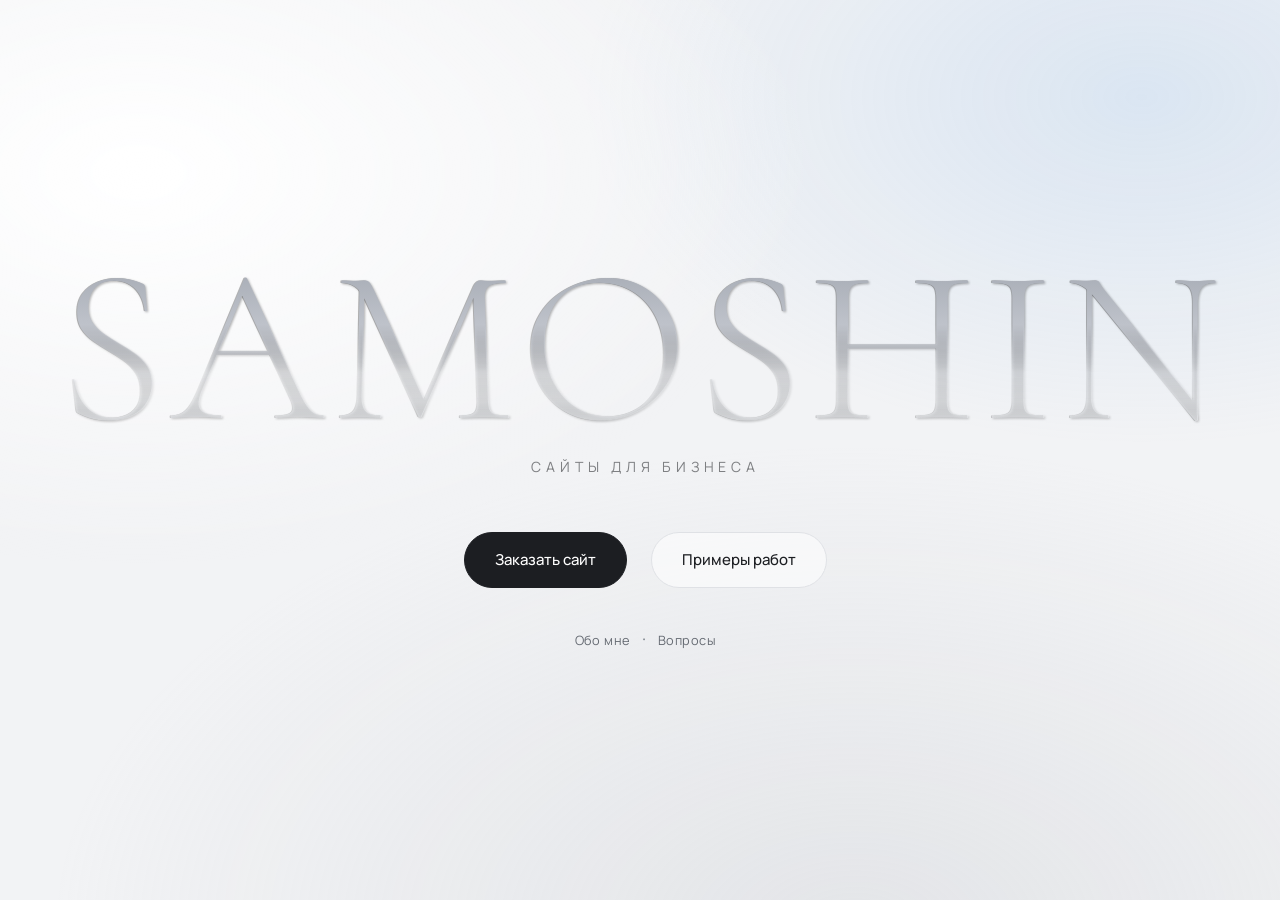
==== commit b5f72a51: "fix pages" ====
--- a/index.html
+++ b/index.html
@@ -58,201 +58,19 @@
       <h1 class="logo">SAMOSHIN</h1>
       <p class="logo-sub">Сайты для бизнеса</p>
       <div class="start-actions">
-        <button class="btn btn--primary" data-go="brief" data-entry="start-button">Заказать сайт</button>
+        <a class="btn btn--primary" href="brief.html">Заказать сайт</a>
         <a class="btn" href="primery.html">Примеры работ</a>
       </div>
       <!-- Тонкие двери в контент-слой: тихие, не спорят с двумя кнопками. Дают краулеру внутренние ссылки. -->
       <nav class="start-doors" aria-label="О специалисте и вопросах">
         <a class="door" href="o-mne.html">Обо мне</a>
         <span class="door-sep" aria-hidden="true">·</span>
-        <button class="door" id="faq-open">Вопросы</button>
+        <a class="door" href="voprosy.html">Вопросы</a>
       </nav>
     </div>
   </section>
 
-  <!-- ═══════════════ БРИФ ═══════════════ -->
-  <section class="screen screen--brief" id="s-brief" data-screen="brief" hidden>
-    <div class="brief-scroll" id="brief-scroll">
-      <div class="brief">
-        <header class="brief-head">
-          <button class="back" data-back>← Назад</button>
-          <h2 class="display display--sm">Бриф</h2>
-          <p class="lede">Ответь на несколько вопросов о проекте — это займёт пару минут.
-            В ответ пришлю план работ с этапами и ценами. Это бесплатно и ни к чему не обязывает.</p>
-        </header>
-
-        <form class="form" id="brief-form" novalidate>
-
-          <fieldset class="step" data-step="1">
-            <legend><span class="step-n">01</span> О твоём деле</legend>
-            <label class="field">
-              <span class="q">Чем занимается твой бизнес?</span>
-              <textarea name="business" rows="2" required placeholder="Например: юрист по банкротству, доставка цветов, студия мебели на заказ"></textarea>
-            </label>
-            <label class="field">
-              <span class="q">Кто твои клиенты?</span>
-              <textarea name="clients" rows="2" required placeholder="Например: частные лица, компании, и те и другие"></textarea>
-            </label>
-          </fieldset>
-
-          <fieldset class="step" data-step="2" data-required="one">
-            <legend><span class="step-n">02</span> Что должен делать сайт?</legend>
-            <p class="q-note">Выбери один вариант</p>
-            <div class="opts">
-              <label class="opt"><input type="radio" name="goal" value="Продать конкретную услугу или продукт"><span>Продать конкретную услугу или продукт</span></label>
-              <label class="opt"><input type="radio" name="goal" value="Рассказать о компании и услугах"><span>Рассказать о компании и услугах</span></label>
-              <label class="opt"><input type="radio" name="goal" value="Показать всё, что мы делаем: услуги, команда, проекты"><span>Показать всё, что мы делаем: услуги, команда, проекты</span></label>
-              <label class="opt"><input type="radio" name="goal" value="Продавать товары через интернет"><span>Продавать товары через интернет</span></label>
-              <label class="opt opt--own"><input type="radio" name="goal" value="__own"><span>Свой вариант</span></label>
-            </div>
-            <input class="own-input" type="text" name="goal_own" placeholder="Свой вариант" hidden>
-          </fieldset>
-
-          <fieldset class="step" data-step="3" data-required="many">
-            <legend><span class="step-n">03</span> Что должно быть на сайте?</legend>
-            <p class="q-note">Можно несколько</p>
-            <div class="opts opts--grid">
-              <label class="opt"><input type="checkbox" name="blocks" value="Услуги или товары"><span>Услуги или товары</span></label>
-              <label class="opt"><input type="checkbox" name="blocks" value="Цены, прайс"><span>Цены, прайс</span></label>
-              <label class="opt"><input type="checkbox" name="blocks" value="Отзывы"><span>Отзывы</span></label>
-              <label class="opt"><input type="checkbox" name="blocks" value="Фото работ, портфолио"><span>Фото работ, портфолио</span></label>
-              <label class="opt"><input type="checkbox" name="blocks" value="Форма заявки"><span>Форма заявки</span></label>
-              <label class="opt"><input type="checkbox" name="blocks" value="О компании, команда"><span>О компании, команда</span></label>
-              <label class="opt"><input type="checkbox" name="blocks" value="FAQ"><span>FAQ</span></label>
-              <label class="opt"><input type="checkbox" name="blocks" value="Блог, новости"><span>Блог, новости</span></label>
-              <label class="opt opt--own"><input type="checkbox" name="blocks" value="__own"><span>Свой вариант</span></label>
-            </div>
-            <input class="own-input" type="text" name="blocks_own" placeholder="Свой вариант" hidden>
-          </fieldset>
-
-          <fieldset class="step" data-step="4" data-required="one">
-            <legend><span class="step-n">04</span> Как сайт должен выглядеть?</legend>
-            <p class="q-note">Выбери один вариант</p>
-            <div class="opts">
-              <label class="opt"><input type="radio" name="style" value="Строго и минималистично"><span>Строго и минималистично</span></label>
-              <label class="opt"><input type="radio" name="style" value="Ярко и смело"><span>Ярко и смело</span></label>
-              <label class="opt"><input type="radio" name="style" value="Дорого и престижно"><span>Дорого и престижно</span></label>
-              <label class="opt"><input type="radio" name="style" value="Современно и технологично"><span>Современно и технологично</span></label>
-              <label class="opt"><input type="radio" name="style" value="Пока не знаю — доверюсь тебе"><span>Пока не знаю — доверюсь тебе</span></label>
-              <label class="opt opt--own"><input type="radio" name="style" value="__own"><span>Свой вариант</span></label>
-            </div>
-            <input class="own-input" type="text" name="style_own" placeholder="Свой вариант" hidden>
-          </fieldset>
-
-          <fieldset class="step" data-step="5" data-required="many">
-            <legend><span class="step-n">05</span> Что уже есть из материалов?</legend>
-            <p class="q-note">Можно несколько</p>
-            <div class="opts opts--grid">
-              <label class="opt"><input type="checkbox" name="assets" value="Логотип"><span>Логотип</span></label>
-              <label class="opt"><input type="checkbox" name="assets" value="Тексты"><span>Тексты</span></label>
-              <label class="opt"><input type="checkbox" name="assets" value="Фотографии"><span>Фотографии</span></label>
-              <label class="opt"><input type="checkbox" name="assets" value="Фирменные цвета, брендбук"><span>Фирменные цвета, брендбук</span></label>
-              <label class="opt"><input type="checkbox" name="assets" value="Пока ничего нет"><span>Пока ничего нет</span></label>
-              <label class="opt opt--own"><input type="checkbox" name="assets" value="__own"><span>Свой вариант</span></label>
-            </div>
-            <input class="own-input" type="text" name="assets_own" placeholder="Свой вариант" hidden>
-          </fieldset>
-
-          <fieldset class="step" data-step="6" data-required="one:cms one:domain">
-            <legend><span class="step-n">06</span> Технические детали</legend>
-            <p class="q" id="q-cms">Хочешь сам менять тексты и фото после запуска?</p>
-            <div class="opts" role="radiogroup" aria-labelledby="q-cms">
-              <label class="opt"><input type="radio" name="cms" value="Да, хочу сам"><span>Да, хочу сам</span></label>
-              <label class="opt"><input type="radio" name="cms" value="Нет, лучше ты"><span>Нет, лучше ты</span></label>
-              <label class="opt"><input type="radio" name="cms" value="Не знаю, что это значит"><span>Не знаю, что это значит</span></label>
-            </div>
-            <p class="q q--gap" id="q-domain">Есть ли уже адрес сайта (домен)?</p>
-            <div class="opts" role="radiogroup" aria-labelledby="q-domain">
-              <label class="opt"><input type="radio" name="domain" value="Да, есть"><span>Да, есть</span></label>
-              <label class="opt"><input type="radio" name="domain" value="Нет, нужно купить"><span>Нет, нужно купить</span></label>
-              <label class="opt"><input type="radio" name="domain" value="Не знаю, что это"><span>Не знаю, что это</span></label>
-            </div>
-          </fieldset>
-
-          <fieldset class="step" data-step="7" data-required="one:contact_way">
-            <legend><span class="step-n">07</span> Куда прислать план?</legend>
-            <label class="field">
-              <span class="q">Имя</span>
-              <input type="text" name="name" required autocomplete="name" placeholder="Как к тебе обращаться">
-            </label>
-            <label class="field">
-              <span class="q">Телефон или мессенджер</span>
-              <input type="text" name="phone" required autocomplete="tel" inputmode="tel" placeholder="+7 900 000-00-00 или @nickname">
-            </label>
-            <label class="field">
-              <span class="q">Email <span class="opt-mark">— по желанию</span></span>
-              <input type="email" name="email" autocomplete="email" placeholder="you@example.com">
-            </label>
-            <p class="q q--gap" id="q-way">Как удобнее связаться?</p>
-            <div class="opts" role="radiogroup" aria-labelledby="q-way">
-              <label class="opt"><input type="radio" name="contact_way" value="Telegram"><span>Telegram</span></label>
-              <label class="opt"><input type="radio" name="contact_way" value="WhatsApp"><span>WhatsApp</span></label>
-              <label class="opt"><input type="radio" name="contact_way" value="Звонок"><span>Звонок</span></label>
-              <label class="opt"><input type="radio" name="contact_way" value="Email"><span>Email</span></label>
-            </div>
-          </fieldset>
-
-          <div class="form-foot">
-            <p class="form-error" id="form-error" role="alert" hidden></p>
-            <button class="btn btn--primary btn--wide" type="submit">Отправить бриф</button>
-            <p class="form-note">Нажимая, ты соглашаешься на обработку контактов для ответа по этой заявке. Ничего больше с ними не происходит.</p>
-          </div>
-        </form>
-      </div>
-    </div>
-  </section>
-
-  <!-- ═══════════════ ПОДТВЕРЖДЕНИЕ ═══════════════ -->
-  <section class="screen" id="s-brief-done" data-screen="brief-done" hidden>
-    <div class="pane pane--center">
-      <h2 class="display">Бриф <em>получен</em></h2>
-      <p class="lede">Изучу и вернусь с планом работ в течение суток.</p>
-      <div class="done-actions">
-        <button class="btn" id="done-download">Скачать копию брифа</button>
-        <button class="btn btn--ghost" data-go="start">На главную</button>
-      </div>
-    </div>
-  </section>
-
 </main>
-
-<!-- ═══════════════ FAQ ═══════════════ -->
-<dialog class="overlay overlay--faq" id="ov-faq" aria-labelledby="faq-title">
-  <div class="overlay-inner">
-    <button class="overlay-close" data-close-overlay aria-label="Закрыть">×</button>
-    <h2 class="display display--sm" id="faq-title">Частые <em>вопросы</em></h2>
-    <div class="faq">
-      <details class="qa">
-        <summary>Сколько стоит сайт?</summary>
-        <p>Зависит от объёма: количества страниц, сложности дизайна, нужна ли админка и магазин. Поэтому я не называю цену до брифа — иначе это гадание. Заполнишь бриф — пришлю план, где цена разбита по этапам, и видно, за что именно ты платишь. Это бесплатно.</p>
-      </details>
-      <details class="qa">
-        <summary>Сколько времени это займёт?</summary>
-        <p>Лендинг — обычно 1–2 недели, визитка — 2–3, корпоративный сайт — от месяца. Срок сильно зависит от того, как быстро приходят материалы и правки с твоей стороны. Точные даты по этапам будут в плане.</p>
-      </details>
-      <details class="qa">
-        <summary>Что мне нужно подготовить?</summary>
-        <p>В идеале — логотип, тексты, фотографии и понимание, кто твой клиент. Если ничего этого нет, не страшно: тексты пишу сам, изображения подбираю, логотип можно оставить на потом. В брифе есть отдельный вопрос про материалы — отметь, что есть, остальное возьму на себя.</p>
-      </details>
-      <details class="qa">
-        <summary>Обязательно ли делать всё сразу?</summary>
-        <p>Нет. Процесс разбит на этапы именно поэтому: можно запустить сайт в базовом виде и добавлять разделы потом. Оплата тоже по этапам — ты не отдаёшь всю сумму вперёд.</p>
-      </details>
-      <details class="qa">
-        <summary>Смогу ли я сам менять тексты и фото?</summary>
-        <p>Да, если скажешь об этом заранее — тогда подключаю админку и показываю, как ей пользоваться. Без админки сайт дешевле, но за правками придётся приходить ко мне. В брифе есть этот вопрос.</p>
-      </details>
-      <details class="qa">
-        <summary>Кто делает сайт?</summary>
-        <p>Я. Не агентство и не конвейер: один человек ведёт проект от брифа до запуска, и на связи всё время один и тот же человек. Поэтому проектов в работе немного, а этапы видно насквозь.</p>
-      </details>
-      <details class="qa">
-        <summary>А если мне не понравится?</summary>
-        <p>Для этого этапы и нужны. Дизайн согласуется до вёрстки: сначала концепция, потом макет. Правки внутри этапа — часть работы. Дальше не идём, пока текущий этап не принят — так «не понравилось» вскрывается на макете, а не на готовом сайте.</p>
-      </details>
-    </div>
-  </div>
-</dialog>
 </div><!-- /#page -->
 
 <!-- Персистентный шелл: дым + роутер. Один набор на все страницы; при мягкой навигации не перезапускается. -->
@@ -260,7 +78,6 @@
 <script src="js/vendor/vanta.fog.min.js"></script>
 <script src="js/smoke.js"></script>
 <script src="js/smoke-bg.js"></script>
-<script src="js/overscroll-nav.js"></script>
 <script src="js/pages.js"></script>
 <script src="js/nav.js"></script>
 </body>
--- a/css/style.css
+++ b/css/style.css
@@ -43,17 +43,26 @@
   box-sizing: border-box;
 }
 
+/* [hidden] в браузерном стиле — это display:none, и любое авторское display его перебивает
+   (так фильтр примеров ставил hidden, а карточки оставались на экране). Закрываем раз и навсегда. */
+[hidden] {
+  display: none !important;
+}
+
 /* Контент-страницы прокручиваются; погружение (data-page=home) — фиксировано на весь вьюпорт. */
 html {
   height: auto;
   overflow-y: auto;
   margin: 0;
-  background: #F2F3F5;   /* перламутр-заглушка; сверху ложится дым (fixed, z-index -1) */
-}
+  background: #F2F3F5;
+  /* перламутр-заглушка; сверху ложится дым (fixed, z-index -1) */
+}
+
 html[data-page="home"] {
   height: 100%;
   overflow: hidden;
 }
+
 body {
   margin: 0;
   min-height: 100%;
@@ -81,6 +90,12 @@
 button {
   font: inherit;
   color: inherit;
+}
+
+/* Мобильные: убираем системную подсветку по тапу — она голубая и выбивается из палитры.
+   Отклик даёт :active. Клавиатурный фокус ниже не трогаем — он нужен для доступности. */
+html {
+  -webkit-tap-highlight-color: transparent;
 }
 
 :focus-visible {
@@ -125,46 +140,18 @@
   display: contents;
 }
 
-/* ═══════════════ сцена и экраны ═══════════════ */
+/* ═══════════════ главный экран ═══════════════ */
+/* Единственный экран на весь вьюпорт. Переключение страниц — забота роутера. */
 .stage {
   position: fixed;
   inset: 0;
   z-index: 1;
-  perspective: 1200px;
 }
 
 .screen {
   position: absolute;
   inset: 0;
   overflow: hidden;
-  transform-origin: 50% 46%;
-  will-change: transform, opacity, filter;
-}
-
-.screen[hidden] {
-  display: none;
-}
-
-.screen.is-leaving {
-  pointer-events: none;
-}
-
-.pane {
-  height: 100%;
-  padding: calc(var(--safe-t) + 40px) var(--pad) calc(var(--safe-b) + 40px);
-  display: flex;
-  flex-direction: column;
-  overflow: hidden;
-  /* отдача на скролл за край: без неё жест не нащупывается */
-  transform: translateY(var(--pull, 0px));
-}
-
-.pane--center {
-  justify-content: center;
-  align-items: flex-start;
-  max-width: 1100px;
-  margin: 0 auto;
-  gap: 26px;
 }
 
 /* ═══════════════ типографика ═══════════════ */
@@ -285,10 +272,15 @@
   white-space: nowrap;
   letter-spacing: .028em;
   margin-inline: -.028em 0;
-  background: linear-gradient(to bottom, #B9BCC2 6%, var(--logo) 44%, var(--logo-2) 100%);
+  /* Объём: имя будто вытиснено в перламутре. Градиент лепит форму — тёмная фаска сверху,
+     тело буквы, лёгкая собственная тень, растворение в свету к низу (см. арт-дирекшн). */
+  background: linear-gradient(to bottom, #C4C8CF 0%, #A8ADB6 11%, #bec2ca 38%, #d4d7dd40 62%, #eaedf14f 76%, #E7E9EC 92%, #F1F2F4 100%);
   -webkit-background-clip: text;
   background-clip: text;
   color: transparent;
+    /* drop-shadow, а не text-shadow: при background-clip:text тень просвечивает сквозь буквы.*/
+  --relief: drop-shadow(-0.1px 0.1px 0px rgb(12 12 12 / 28%)) drop-shadow(1px 1px 1px rgb(0 0 0 / 30%));
+  filter: var(--relief);
   user-select: none;
 }
 
@@ -297,7 +289,7 @@
   font-size: clamp(12px, 1.1vw, 15px);
   letter-spacing: .34em;
   text-transform: uppercase;
-  color: var(--ink);
+  color: #1c1e228a;
 }
 
 .start-actions {
@@ -308,17 +300,19 @@
   justify-content: center;
 }
 
-/* появление по очереди: логотип проявляется из света → подпись → кнопки */
+/* появление по очереди: логотип проявляется из света → подпись → кнопки.
+   Рельеф (--relief) держим в обоих кадрах: анимация пишет в тот же filter,
+   и без него объём включался бы рывком в конце появления. */
 @keyframes logo-in {
   from {
     opacity: 0;
-    filter: blur(16px);
+    filter: blur(16px) var(--relief);
     transform: scale(1.015);
   }
 
   to {
     opacity: 1;
-    filter: blur(0);
+    filter: blur(0) var(--relief);
     transform: none;
   }
 }
@@ -386,37 +380,52 @@
   animation: rise-in 620ms var(--ease-dive) 1080ms backwards;
 }
 
-/* ═══════════════ БРИФ ═══════════════ */
-.screen--brief {
-  background: var(--bg);
-}
-
-.brief-scroll {
-  height: 100%;
-  overflow-y: auto;
-  overscroll-behavior-y: contain;
-  -webkit-overflow-scrolling: touch;
-}
-
+/* ═══════════════ БРИФ (отдельная страница) ═══════════════ */
 .brief {
   max-width: 720px;
-  margin: 0 auto;
-  padding: calc(var(--safe-t) + 20px) var(--pad) calc(var(--safe-b) + 60px);
-  /* отдача на потяг за верхний край: без неё жест не нащупывается */
-  transform: translateY(var(--pull, 0px));
-}
-
-/* Во время жеста transform идёт за пальцем без анимации — transition на постоянно
-   меняющемся значении и давал рывки. Пружина включается только на отпускании. */
-.brief.is-releasing,
-.pane.is-releasing {
-  transition: transform .5s cubic-bezier(.22, 1, .36, 1);
-}
-
-.brief-head {
-  display: flex;
-  flex-direction: column;
-  gap: 16px;
+  padding-block: clamp(28px, 4vw, 48px) clamp(48px, 7vw, 88px);
+}
+
+.brief .lede {
+  margin-top: 14px;
+}
+
+.brief-h2 {
+  font: 500 clamp(17px, 2vw, 20px) var(--body);
+  letter-spacing: .02em;
+  margin: 2em 0 .8em;
+}
+
+.brief-steps {
+  margin: 0;
+  padding-left: 1.2em;
+  color: var(--muted);
+}
+
+.brief-steps li+li {
+  margin-top: .5em;
+}
+
+.brief-steps b {
+  color: var(--ink);
+  font-weight: 500;
+}
+
+.brief-note {
+  margin-top: 1.2em;
+  color: var(--muted);
+}
+
+.brief-note a {
+  color: var(--sky-ink);
+}
+
+.brief-done {
+  padding-block: clamp(60px, 12vh, 140px) clamp(48px, 8vw, 96px);
+}
+
+.brief-done .lede {
+  margin-top: 12px;
 }
 
 .back {
@@ -610,7 +619,7 @@
   display: flex;
   flex-direction: column;
   gap: 14px;
-  align-items: flex-start;
+  align-items: center;
 }
 
 .form-error {
@@ -631,80 +640,9 @@
   gap: 12px;
 }
 
-/* ═══════════════ СЛОИ: FAQ / ПОРТФОЛИО ═══════════════ */
-.overlay {
-  position: fixed;
-  inset: 0;
-  z-index: 60;
-  width: 100%;
-  max-width: none;
-  max-height: none;
-  height: 100%;
-  margin: 0;
-  padding: 0;
-  border: 0;
-  color: var(--ink);
-  background: none;
-  display: grid;
-  place-items: start center;
-  overflow-y: auto;
-  overscroll-behavior: contain;
-  opacity: 0;
-  transition: opacity .4s var(--ease-soft);
-}
-
-.overlay:not([open]) {
-  display: none;
-}
-
-.overlay::backdrop {
-  background: rgba(28, 30, 34, .14);
-  backdrop-filter: blur(14px);
-  opacity: 0;
-  transition: opacity .4s var(--ease-soft);
-}
-
-.overlay.is-on,
-.overlay.is-on::backdrop {
-  opacity: 1;
-}
-
-.overlay-inner {
-  width: min(1040px, 100%);
-  padding: calc(var(--safe-t) + 20px) var(--pad) calc(var(--safe-b) + 60px);
-  transform: translateY(14px) scale(.985);
-  transition: transform .45s var(--ease-dive);
-}
-
-.overlay.is-on .overlay-inner {
-  transform: none;
-}
-
-.overlay-close {
-  position: sticky;
-  top: 0;
-  float: right;
-  width: 40px;
-  height: 40px;
-  border: 1px solid var(--line);
-  border-radius: 50%;
-  background: rgba(242, 243, 245, .9);
-  font-size: 22px;
-  line-height: 1;
-  color: var(--muted);
-  cursor: pointer;
-  transition: border-color .3s, color .3s;
-}
-
-.overlay-close:hover {
-  border-color: var(--sky);
-  color: var(--ink);
-}
-
+/* ═══════════════ ВОПРОСЫ (аккордеон) ═══════════════ */
 .faq {
   margin-top: 34px;
-  columns: 2;
-  column-gap: clamp(24px, 3vw, 56px);
 }
 
 .qa {
@@ -812,62 +750,6 @@
   }
 }
 
-/* Возврат — не реверс погружения: без дыма и блюра, короткий отход назад-вниз.
-   Отмотка плёнки выглядит дёшево, шаг назад — нет. */
-@keyframes back-out {
-  from {
-    transform: none;
-    opacity: 1;
-  }
-
-  to {
-    transform: translateY(3%) scale(.96);
-    opacity: 0;
-  }
-}
-
-@keyframes back-in {
-  from {
-    transform: translateY(-2%) scale(1.04);
-    opacity: 0;
-  }
-
-  to {
-    transform: none;
-    opacity: 1;
-  }
-}
-
-@keyframes plain-in {
-  from {
-    opacity: 0;
-  }
-
-  to {
-    opacity: 1;
-  }
-}
-
-.screen[data-anim="dive-out"] {
-  animation: dive-out var(--t-dive) var(--ease-dive) forwards;
-}
-
-.screen[data-anim="dive-in"] {
-  animation: dive-in var(--t-dive) var(--ease-dive) 90ms backwards;
-}
-
-.screen[data-anim="back-out"] {
-  animation: back-out var(--t-back) var(--ease-dive) forwards;
-}
-
-.screen[data-anim="back-in"] {
-  animation: back-in var(--t-back) var(--ease-dive) 60ms backwards;
-}
-
-.screen[data-anim="plain-in"] {
-  animation: plain-in 380ms var(--ease-soft);
-}
-
 /* ═══════════════ адаптив ═══════════════ */
 @media (max-width: 720px) {
   .logo {
@@ -880,24 +762,15 @@
     align-items: stretch;
   }
 
-  .faq {
-    columns: 1;
-  }
-
-  .pane--center {
-    justify-content: safe center;
-    padding-top: calc(var(--safe-t) + 64px);
-    padding-bottom: calc(var(--safe-b) + 66px);
-    overflow-y: auto;
+  /* Пять пунктов меню в строку с логотипом не помещаются — кладём их под него. */
+  .site-head {
+    flex-direction: column;
+    align-items: flex-start;
+    gap: 10px;
   }
 }
 
 @media (max-height: 560px) and (orientation: landscape) {
-  .pane--center {
-    justify-content: flex-start;
-    overflow-y: auto;
-  }
-
   .logo {
     font-size: 13vw;
   }
@@ -906,13 +779,10 @@
 /* ═══════════════ reduced motion ═══════════════ */
 @media (prefers-reduced-motion: reduce) {
 
-  .screen[data-anim] {
-    animation: plain-in 200ms linear !important;
-  }
-
   .screen--start.is-active .logo,
   .screen--start.is-active .logo-sub,
-  .screen--start.is-active .start-actions {
+  .screen--start.is-active .start-actions,
+  .screen--start.is-active .start-doors {
     animation: none;
   }
 
@@ -924,8 +794,13 @@
 /* ═══════════════ нырок между страницами ═══════════════ */
 /* Анимируем ТОЛЬКО блок контента (#page) — дым и курсорный след не участвуют и остаются живыми.
    Фиксацию во вьюпорте на время анимации ставит nav.js (inline), здесь — сам нырок. */
-#page.is-out { animation: dive-out var(--t-dive) var(--ease-dive) both; }
-#page.is-in { animation: dive-in var(--t-dive) var(--ease-dive) both; }
+#page.is-out {
+  animation: dive-out var(--t-dive) var(--ease-dive) both;
+}
+
+#page.is-in {
+  animation: dive-in var(--t-dive) var(--ease-dive) both;
+}
 
 /* ═══════════════════════════════════════════════
    КОНТЕНТ-СТРАНИЦЫ (обо мне, примеры работ, кейсы, блог)
@@ -935,13 +810,23 @@
    ═══════════════════════════════════════════════ */
 
 /* Контент поднимаем над дымом (.smoke z-index -1, курсорный canvas 0), иначе секции уходят под них. */
-.doc > header,
-.doc > main,
-.doc > section,
-.doc > footer { position: relative; z-index: 1; }
-
-.wrap { max-width: var(--maxw); margin-inline: auto; padding-inline: var(--pad); }
-.prose a { color: var(--sky-ink); }
+.doc>header,
+.doc>main,
+.doc>section,
+.doc>footer {
+  position: relative;
+  z-index: 1;
+}
+
+.wrap {
+  max-width: var(--maxw);
+  margin-inline: auto;
+  padding-inline: var(--pad);
+}
+
+.prose a {
+  color: var(--sky-ink);
+}
 
 /* Шапка */
 .site-head {
@@ -952,6 +837,7 @@
   padding: clamp(16px, 3vw, 28px) var(--pad);
   border-bottom: 1px solid var(--line);
 }
+
 .site-logo {
   font-family: var(--display);
   font-weight: 400;
@@ -960,7 +846,13 @@
   color: var(--ink);
   text-decoration: none;
 }
-.site-nav { display: flex; flex-wrap: wrap; gap: clamp(12px, 2vw, 22px); }
+
+.site-nav {
+  display: flex;
+  flex-wrap: wrap;
+  gap: clamp(12px, 2vw, 22px);
+}
+
 .site-nav a {
   color: var(--muted);
   text-decoration: none;
@@ -968,22 +860,55 @@
   letter-spacing: .02em;
   transition: color 160ms ease;
 }
-.site-nav a:hover, .site-nav a[aria-current="page"] { color: var(--ink); }
+
+.site-nav a:hover,
+.site-nav a[aria-current="page"] {
+  color: var(--ink);
+}
 
 /* Заголовки контент-страниц (размеры; базовый .display и .display em — из immersion) */
-.doc h1.display { font-size: clamp(34px, 6vw, 58px); }
-.doc h2.display { font-size: clamp(26px, 4vw, 38px); }
-.doc .display em { color: var(--sky-ink); }
-
-.prose { padding-block: clamp(40px, 7vw, 88px); }
-.prose > * + * { margin-top: 1.1em; }
-.prose h2 { margin-top: 1.6em; }
-.prose ul { padding-left: 1.2em; }
-.prose li + li { margin-top: .4em; }
+.doc h1.display {
+  font-size: clamp(34px, 6vw, 58px);
+}
+
+.doc h2.display {
+  font-size: clamp(26px, 4vw, 38px);
+}
+
+.doc .display em {
+  color: var(--sky-ink);
+}
+
+.prose {
+  padding-block: clamp(40px, 7vw, 88px);
+}
+
+.prose>*+* {
+  margin-top: 1.1em;
+}
+
+.prose h2 {
+  margin-top: 1.6em;
+}
+
+.prose ul {
+  padding-left: 1.2em;
+}
+
+.prose li+li {
+  margin-top: .4em;
+}
 
 /* Полоса CTA */
-.cta { text-align: center; padding: clamp(48px, 8vw, 96px) var(--pad); border-top: 1px solid var(--line); }
-.cta .display { margin-bottom: .6em; }
+.cta {
+  text-align: center;
+  padding: clamp(48px, 8vw, 96px) var(--pad);
+  border-top: 1px solid var(--line);
+}
+
+.cta .display {
+  margin-bottom: .6em;
+}
 
 /* Портрет (обо мне) */
 .portrait {
@@ -1002,6 +927,7 @@
   color: var(--muted);
   font-size: clamp(13px, 1vw, 15px);
 }
+
 .foot-cols {
   max-width: var(--maxw);
   margin-inline: auto;
@@ -1009,6 +935,7 @@
   grid-template-columns: repeat(auto-fit, minmax(150px, 1fr));
   gap: clamp(20px, 4vw, 40px);
 }
+
 .foot-cols h3 {
   font: 500 13px/1 var(--body);
   letter-spacing: .14em;
@@ -1016,8 +943,18 @@
   color: var(--ink);
   margin: 0 0 12px;
 }
-.foot-cols a { color: var(--muted); text-decoration: none; display: block; padding: 3px 0; }
-.foot-cols a:hover { color: var(--ink); }
+
+.foot-cols a {
+  color: var(--muted);
+  text-decoration: none;
+  display: block;
+  padding: 3px 0;
+}
+
+.foot-cols a:hover {
+  color: var(--ink);
+}
+
 .foot-note {
   max-width: var(--maxw);
   margin: clamp(24px, 4vw, 40px) auto 0;
@@ -1032,7 +969,12 @@
   grid-template-columns: repeat(auto-fill, minmax(260px, 1fr));
   gap: clamp(20px, 3vw, 32px);
 }
-.case { display: flex; flex-direction: column; }
+
+.case {
+  display: flex;
+  flex-direction: column;
+}
+
 .case-img {
   aspect-ratio: 4 / 3;
   border-radius: 8px;
@@ -1040,24 +982,100 @@
   background: linear-gradient(150deg, var(--logo-2), var(--logo));
   margin-bottom: 14px;
 }
-.case-t { font: 500 18px/1.3 var(--body); margin: 0 0 6px; }
-.case-b { color: var(--muted); font-size: 15px; margin: 0 0 10px; flex: 1; }
-.case-tag { font-size: 13px; letter-spacing: .1em; text-transform: uppercase; color: var(--sky-ink); }
-.cases-empty { color: var(--muted); }
+
+.case-t {
+  font: 500 18px/1.3 var(--body);
+  margin: 0 0 6px;
+}
+
+.case-b {
+  color: var(--muted);
+  font-size: 15px;
+  margin: 0 0 10px;
+  flex: 1;
+}
+
+.case-tag {
+  font-size: 13px;
+  letter-spacing: .1em;
+  text-transform: uppercase;
+  color: var(--sky-ink);
+}
+
+.cases-empty {
+  color: var(--muted);
+}
 
 /* Обо мне: шесть фаз */
-.phases-h { font: 500 clamp(17px, 2vw, 20px) var(--body); letter-spacing: .02em; margin-top: 1.6em; }
-.phases { margin-top: 1.2em; display: grid; gap: clamp(22px, 3vw, 32px); }
-.ph { display: grid; grid-template-columns: auto 1fr; gap: clamp(14px, 2vw, 20px); align-items: start; }
-.ph-n { font-family: var(--display); font-size: clamp(30px, 4vw, 44px); line-height: .9; color: var(--sky-ink); }
-.ph h4 { font: 500 clamp(17px, 2vw, 20px) var(--body); margin: 0 0 .3em; }
-.ph p { margin: 0; color: var(--muted); }
-.ph .got { margin-top: .4em; color: var(--ink); font-size: 15px; }
-.ph .got b { font-weight: 500; }
-.phase-tag { font-size: .62em; color: var(--muted); letter-spacing: .06em; text-transform: uppercase; vertical-align: middle; }
+.phases-h {
+  font: 500 clamp(17px, 2vw, 20px) var(--body);
+  letter-spacing: .02em;
+  margin-top: 1.6em;
+}
+
+.phases {
+  margin-top: 1.2em;
+  display: grid;
+  gap: clamp(22px, 3vw, 32px);
+}
+
+.ph {
+  display: grid;
+  grid-template-columns: auto 1fr;
+  gap: clamp(14px, 2vw, 20px);
+  align-items: start;
+}
+
+.ph-n {
+  font-family: var(--display);
+  font-size: clamp(30px, 4vw, 44px);
+  line-height: .9;
+  color: var(--sky-ink);
+}
+
+.ph h4 {
+  font: 500 clamp(17px, 2vw, 20px) var(--body);
+  margin: 0 0 .3em;
+}
+
+.ph p {
+  margin: 0;
+  color: var(--muted);
+}
+
+.ph .got {
+  margin-top: .4em;
+  color: var(--ink);
+  font-size: 15px;
+}
+
+.ph .got b {
+  font-weight: 500;
+}
+
+.phase-tag {
+  font-size: .62em;
+  color: var(--muted);
+  letter-spacing: .06em;
+  text-transform: uppercase;
+  vertical-align: middle;
+}
 
 /* Обо мне: какие бывают сайты */
-.types { margin-top: 1em; }
-.types dt { font: 500 clamp(16px, 1.6vw, 18px) var(--body); margin-top: 1.2em; }
-.types dd { margin: .3em 0 0; color: var(--muted); }
-.types dd a { white-space: nowrap; }+.types {
+  margin-top: 1em;
+}
+
+.types dt {
+  font: 500 clamp(16px, 1.6vw, 18px) var(--body);
+  margin-top: 1.2em;
+}
+
+.types dd {
+  margin: .3em 0 0;
+  color: var(--muted);
+}
+
+.types dd a {
+  white-space: nowrap;
+}
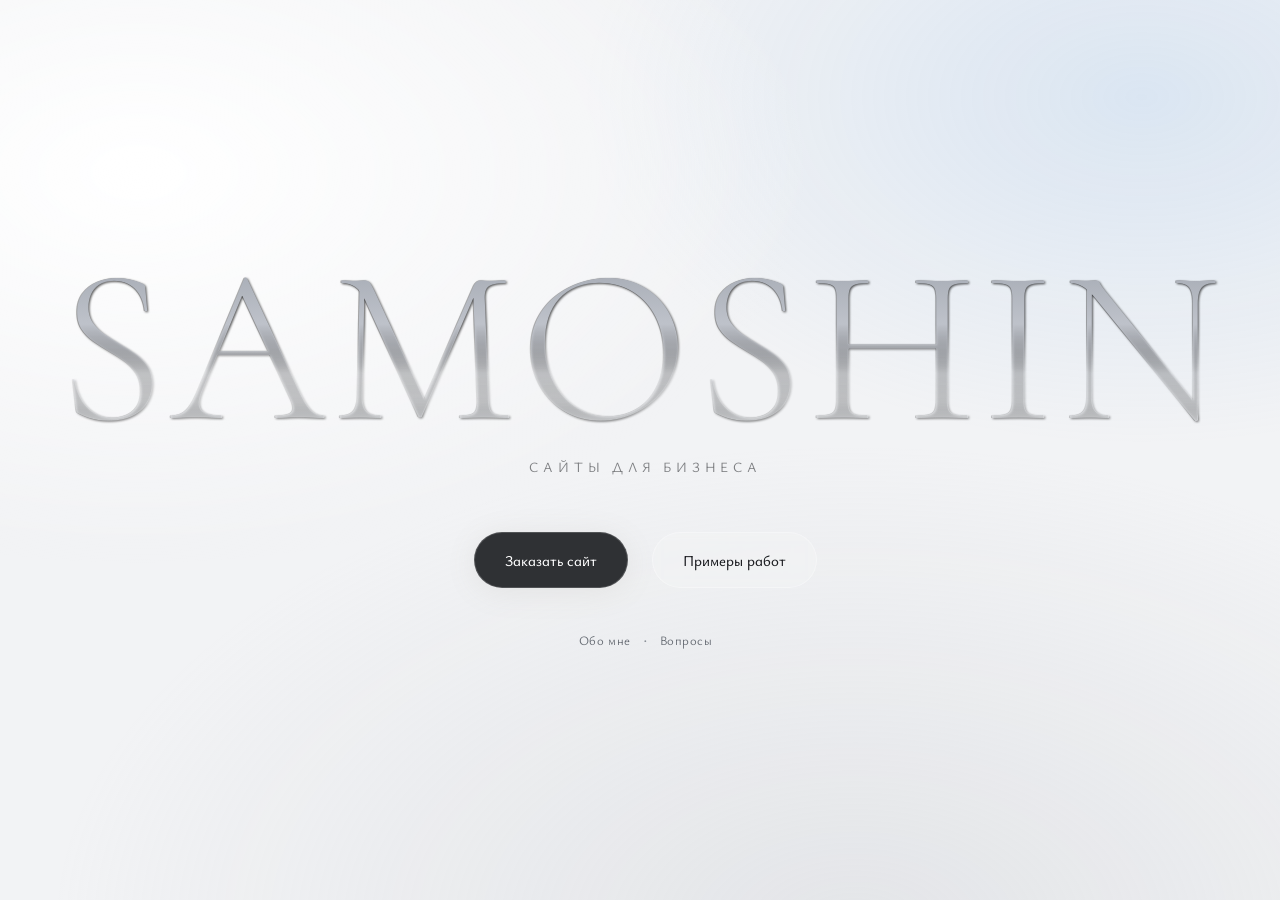
==== commit 2dc7b18b: "typo: Ysabeau Infant вместо Manrope + починка шкалы размеров Шрифт - --body переведён на Ysabeau Inf" ====
--- a/index.html
+++ b/index.html
@@ -40,7 +40,7 @@
 </script>
 <link rel="preconnect" href="https://fonts.googleapis.com">
 <link rel="preconnect" href="https://fonts.gstatic.com" crossorigin>
-<link href="https://fonts.googleapis.com/css2?family=Cormorant+Garamond:ital,wght@0,300;0,400;0,500;1,300;1,400&family=Manrope:wght@300;400;500;600&display=swap" rel="stylesheet">
+<link href="https://fonts.googleapis.com/css2?family=Cormorant+Garamond:ital,wght@0,300;0,400;0,500;1,300;1,400&family=Ysabeau+Infant:wght@100..700&display=swap" rel="stylesheet">
 <link rel="stylesheet" href="css/style.css">
 </head>
 <body>
--- a/css/style.css
+++ b/css/style.css
@@ -22,13 +22,19 @@
   /* границы полей ввода и выбора — 3.0:1, WCAG 1.4.11 */
 
   --display: "Cormorant Garamond", Georgia, "Times New Roman", serif;
-  --body: "Manrope", -apple-system, BlinkMacSystemFont, "Segoe UI", Roboto, sans-serif;
+  --body: "Ysabeau Infant", -apple-system, BlinkMacSystemFont, "Segoe UI", Roboto, sans-serif;
+  --body-w: 400;
+  /* вес корпусного текста: единственная ручка настройки, вариативная ось 100..700 */
+
+  /* Вторая ступень шкалы (лид и подзаголовки). Наклон тот же, что у body в clamp ниже
+     (1.05vw), иначе кривые пересекаются и на мобильных лид становится мельче текста. */
+  --fs-2: clamp(17px, 1.05vw + 14px, 22px);
 
   --pad: clamp(20px, 5vw, 64px);
   --safe-t: max(var(--pad), env(safe-area-inset-top));
   --safe-b: max(var(--pad), env(safe-area-inset-bottom));
-  --maxw: 760px;
-  /* ширина колонки контент-страниц (обо мне, примеры, кейсы, блог) */
+  --maxw: 720px;
+  /* ширина колонки контент-страниц: 720 при 18px держит строку в 55–70 знаков (760 давало до 76) */
 
   /* тайминги: прямой ход уверенный, обратный быстрее */
   --t-dive: 700ms;
@@ -66,9 +72,8 @@
 body {
   margin: 0;
   min-height: 100%;
-  font: 400 clamp(15px, 1.05vw + 12px, 18px)/1.6 var(--body);
+  font: var(--body-w) clamp(15px, 1.05vw + 12px, 18px)/1.6 var(--body);
   color: var(--ink);
-  -webkit-font-smoothing: antialiased;
   text-rendering: optimizeLegibility;
 }
 
@@ -182,22 +187,25 @@
 
 .lede {
   max-width: 56ch;
-  color: var(--muted);
-  font-weight: 300;
-  font-size: clamp(15px, .6vw + 13px, 19px);
+  color: var(--ink);
+  font-weight: 400;
+  font-size: var(--fs-2);
 }
 
 /* ═══════════════ кнопки ═══════════════ */
 .btn {
+  background: rgba(255, 255, 255, 0.14);
+  box-shadow: 0 4px 30px rgba #0000001a (0, 0, 0, 0.1);
+  backdrop-filter: blur(5px);
+  -webkit-backdrop-filter: blur(5px);
+  border: 1px solid rgba(255, 255, 255, 0.3);
   --btn-fg: var(--ink);
   display: inline-flex;
   align-items: center;
   justify-content: center;
   gap: 10px;
   padding: 15px 30px;
-  border: 1px solid var(--line);
   border-radius: 999px;
-  background: rgba(255, 255, 255, .55);
   color: var(--btn-fg);
   font-size: 15px;
   font-weight: 500;
@@ -221,9 +229,12 @@
 }
 
 .btn--primary {
-  border-color: var(--ink);
-  background: var(--ink);
   color: #fff;
+  background: #1c1e22e8;
+  box-shadow: 0 4px 30px rgb(227 227 227);
+  backdrop-filter: blur(5px);
+  -webkit-backdrop-filter: blur(5px);
+  border: 1px solid rgb(163 163 163 / 30%);
 }
 
 .btn--primary:hover {
@@ -260,6 +271,10 @@
 
 .start {
   width: 100%;
+  height: 100vh;
+  display: flex;
+  flex-direction: column;
+  justify-content: center;
   padding: var(--safe-t) var(--pad) var(--safe-b);
   text-align: center;
 }
@@ -278,8 +293,8 @@
   -webkit-background-clip: text;
   background-clip: text;
   color: transparent;
-    /* drop-shadow, а не text-shadow: при background-clip:text тень просвечивает сквозь буквы.*/
-  --relief: drop-shadow(-0.1px 0.1px 0px rgb(12 12 12 / 28%)) drop-shadow(1px 1px 1px rgb(0 0 0 / 30%));
+  /* drop-shadow, а не text-shadow: при background-clip:text тень просвечивает сквозь буквы.*/
+  --relief: drop-shadow(-0.1px 0.1px 0px rgb(12 12 12 / 28%)) drop-shadow(1px 1px 1px rgb(0 0 0 / 68%));
   filter: var(--relief);
   user-select: none;
 }
@@ -391,7 +406,7 @@
 }
 
 .brief-h2 {
-  font: 500 clamp(17px, 2vw, 20px) var(--body);
+  font: 500 var(--fs-2)/1.3 var(--body);
   letter-spacing: .02em;
   margin: 2em 0 .8em;
 }
@@ -655,7 +670,7 @@
 .qa summary {
   cursor: pointer;
   list-style: none;
-  font-size: 16px;
+  font-size: var(--fs-2);
   font-weight: 500;
   display: flex;
   gap: 14px;
@@ -688,7 +703,7 @@
   margin-top: 12px;
   color: var(--muted);
   font-weight: 300;
-  font-size: 15px;
+  /* размер — от body: 15px давал 6% разрыв с вопросом на мобильных */
 }
 
 .filters {
@@ -899,11 +914,21 @@
   margin-top: .4em;
 }
 
+/* Корпусный абзац раздела — второстепенный тон, --ink остаётся за заголовками.
+   Ставится явно: селектор по тегу цеплял бы и абзацы внутри карточек. Ряд: .eyebrow → .lede → .copy. */
+.copy {
+  color: var(--muted);
+  font-weight: 300;
+}
+
 /* Полоса CTA */
 .cta {
+  display: flex;
   text-align: center;
   padding: clamp(48px, 8vw, 96px) var(--pad);
   border-top: 1px solid var(--line);
+  flex-direction: column;
+  align-items: center;
 }
 
 .cta .display {
@@ -1008,7 +1033,7 @@
 
 /* Обо мне: шесть фаз */
 .phases-h {
-  font: 500 clamp(17px, 2vw, 20px) var(--body);
+  font: 500 var(--fs-2)/1.3 var(--body);
   letter-spacing: .02em;
   margin-top: 1.6em;
 }
@@ -1034,7 +1059,7 @@
 }
 
 .ph h4 {
-  font: 500 clamp(17px, 2vw, 20px) var(--body);
+  font: 500 var(--fs-2)/1.3 var(--body);
   margin: 0 0 .3em;
 }
 
@@ -1046,7 +1071,8 @@
 .ph .got {
   margin-top: .4em;
   color: var(--ink);
-  font-size: 15px;
+  font-size: 14px;
+  /* 15px сливался с абзацем выше: на 375px тот считается в 15.9px */
 }
 
 .ph .got b {
@@ -1054,7 +1080,8 @@
 }
 
 .phase-tag {
-  font-size: .62em;
+  font-size: 11px;
+  /* абсолютный, не em: от заклампленного родителя .62em давало 10.5px на мобильных */
   color: var(--muted);
   letter-spacing: .06em;
   text-transform: uppercase;
@@ -1067,7 +1094,7 @@
 }
 
 .types dt {
-  font: 500 clamp(16px, 1.6vw, 18px) var(--body);
+  font: 500 var(--fs-2)/1.3 var(--body);
   margin-top: 1.2em;
 }
 
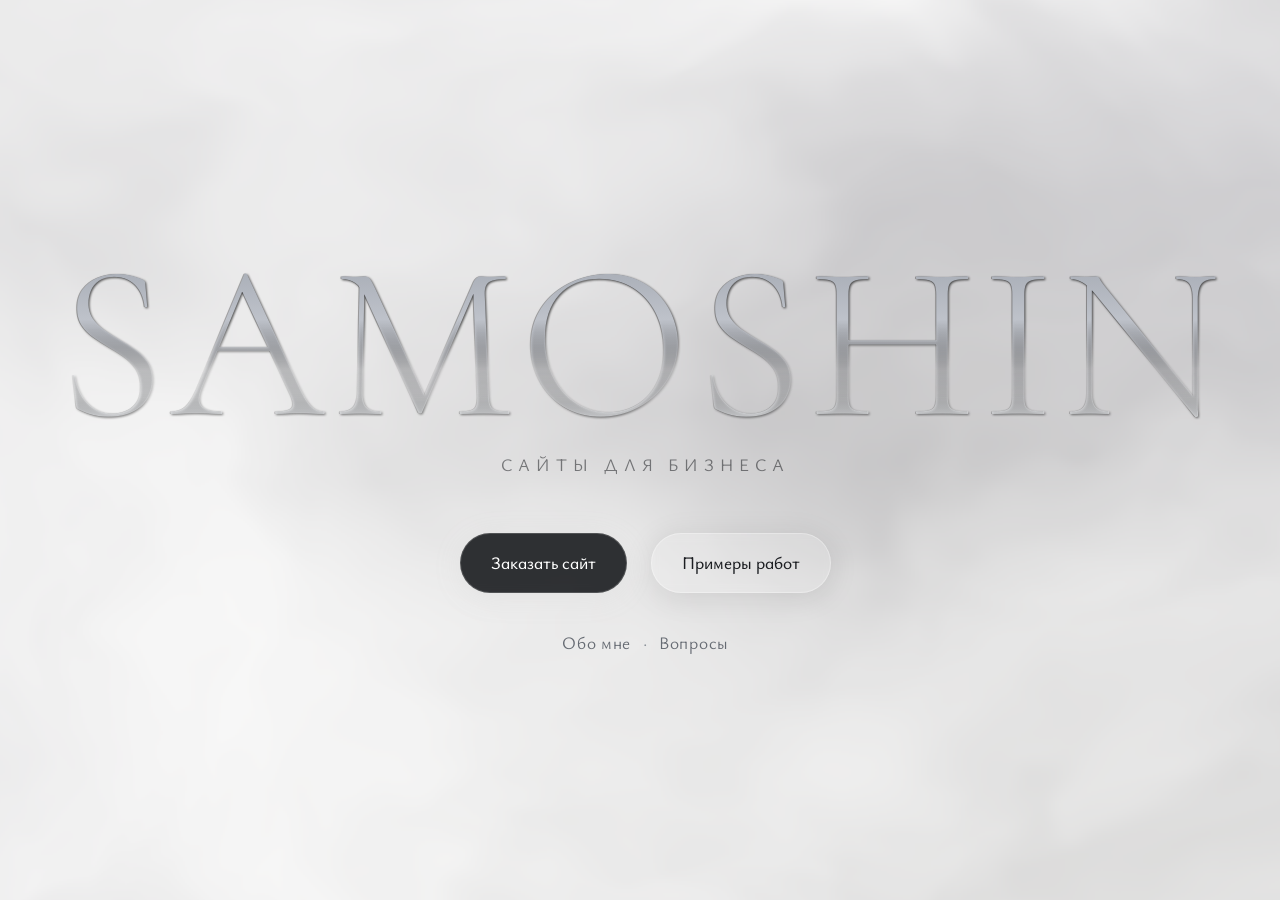
==== commit 66b3504a: "Свой fog.js вместо Vanta + three: 628 КБ → 10 КБ VANTA.FOG — это один фуллскрин-шейдер: из three.js " ====
--- a/index.html
+++ b/index.html
@@ -74,8 +74,7 @@
 </div><!-- /#page -->
 
 <!-- Персистентный шелл: дым + роутер. Один набор на все страницы; при мягкой навигации не перезапускается. -->
-<script src="js/vendor/three.r134.min.js"></script>
-<script src="js/vendor/vanta.fog.min.js"></script>
+<script src="js/fog.js"></script>
 <script src="js/smoke.js"></script>
 <script src="js/smoke-bg.js"></script>
 <script src="js/pages.js"></script>
--- a/css/style.css
+++ b/css/style.css
@@ -26,15 +26,25 @@
   --body-w: 400;
   /* вес корпусного текста: единственная ручка настройки, вариативная ось 100..700 */
 
-  /* Вторая ступень шкалы (лид и подзаголовки). Наклон тот же, что у body в clamp ниже
-     (1.05vw), иначе кривые пересекаются и на мобильных лид становится мельче текста. */
-  --fs-2: clamp(17px, 1.05vw + 14px, 22px);
+  /* Модульная шкала: старт 14px, шаг 1.25. Значения округлены до 0.5px.
+     14 · 1.25 = 17.5 · 1.25 = 21.9 → 22 · 1.25 = 27.3 → 27 · 1.25 = 34.2 → 34 …
+     Нижние ступени фиксированы: 14px — пол, ниже него не опускаемся нигде.
+     Крупные заголовки текучие, но оба конца clamp — тоже ступени шкалы,
+     поэтому на любой ширине размер попадает в шкалу, а не между ступенями. */
+  --fs-0: 14px;
+  --fs-1: 17.5px;
+  --fs-2: 22px;
+  --fs-3: 27px;
+  --fs-4: 34px;
+  --fs-5: 43px;
+  --fs-6: 54px;
+  --fs-7: 67px;
 
   --pad: clamp(20px, 5vw, 64px);
   --safe-t: max(var(--pad), env(safe-area-inset-top));
   --safe-b: max(var(--pad), env(safe-area-inset-bottom));
   --maxw: 720px;
-  /* ширина колонки контент-страниц: 720 при 18px держит строку в 55–70 знаков (760 давало до 76) */
+  /* ширина колонки контент-страниц (обо мне, примеры, кейсы, блог) */
 
   /* тайминги: прямой ход уверенный, обратный быстрее */
   --t-dive: 700ms;
@@ -72,7 +82,7 @@
 body {
   margin: 0;
   min-height: 100%;
-  font: var(--body-w) clamp(15px, 1.05vw + 12px, 18px)/1.6 var(--body);
+  font: var(--body-w) var(--fs-1)/1.6 var(--body);
   color: var(--ink);
   text-rendering: optimizeLegibility;
 }
@@ -163,26 +173,14 @@
 .display {
   font-family: var(--display);
   font-weight: 300;
-  font-size: clamp(34px, 5.6vw, 74px);
+  font-size: var(--fs-7);
   line-height: 1.12;
   letter-spacing: -0.01em;
-}
-
-.display--sm {
-  font-size: clamp(28px, 3.6vw, 46px);
 }
 
 .display em,
 .logo-sub em {
   font-style: italic;
-}
-
-.eyebrow {
-  font-size: 12px;
-  font-weight: 500;
-  letter-spacing: .18em;
-  text-transform: uppercase;
-  color: var(--muted);
 }
 
 .lede {
@@ -195,7 +193,7 @@
 /* ═══════════════ кнопки ═══════════════ */
 .btn {
   background: rgba(255, 255, 255, 0.14);
-  box-shadow: 0 4px 30px rgba #0000001a (0, 0, 0, 0.1);
+  box-shadow: 0 4px 30px rgba(0, 0, 0, .1);
   backdrop-filter: blur(5px);
   -webkit-backdrop-filter: blur(5px);
   border: 1px solid rgba(255, 255, 255, 0.3);
@@ -207,11 +205,15 @@
   padding: 15px 30px;
   border-radius: 999px;
   color: var(--btn-fg);
-  font-size: 15px;
+  font-size: var(--fs-1);
   font-weight: 500;
   text-decoration: none;
   cursor: pointer;
-  transition: border-color .3s, background .3s, color .3s, transform .3s var(--ease-soft);
+  /* box-shadow и text-shadow обязаны быть в базовом правиле, а не только в :hover.
+     Правило под курсором управляет лишь входом; выход анимирует базовое, и без них
+     свечение гасло рывком. По той же причине в :hover нет своего transition. */
+  transition: border-color .3s, background .3s, color .3s, box-shadow .3s, text-shadow .3s,
+    transform .3s var(--ease-soft);
 }
 
 .btn:hover {
@@ -220,8 +222,6 @@
   transform: translateY(-1px);
   text-shadow: 0 0 18px var(--ink);
   box-shadow: 1px 1px 20px 1px #fff;
-  transform: translateY(-1px);
-  transition: 0.3s;
 }
 
 .btn:active {
@@ -243,7 +243,6 @@
   color: #fff;
   text-shadow: 0 0 12px #ffffff;
   box-shadow: var(--ink) 1px 1px 20px 1px;
-  transition: 0.3s;
 }
 
 .btn--ghost {
@@ -301,7 +300,7 @@
 
 .logo-sub {
   margin-top: 6px;
-  font-size: clamp(12px, 1.1vw, 15px);
+  font-size: var(--fs-1);
   letter-spacing: .34em;
   text-transform: uppercase;
   color: #1c1e228a;
@@ -374,7 +373,9 @@
   padding: 0;
   cursor: pointer;
   font: inherit;
-  font-size: clamp(12px, 1vw, 14px);
+  /* Ступень основного текста, а не подписи: на главном экране это единственная
+     навигация. Заодно даёт высоту строки 28px — WCAG 2.5.8 требует минимум 24. */
+  font-size: var(--fs-1);
   letter-spacing: .04em;
   color: var(--muted);
   text-decoration: none;
@@ -454,7 +455,9 @@
   background: none;
   padding: 6px 12px 6px 0;
   color: var(--muted);
-  font-size: 14px;
+  font-size: var(--fs-0);
+  text-decoration: none;
+  /* на контент-страницах это <a href="index.html">, на брифе — <button> с history.back() */
   cursor: pointer;
   transition: color .3s;
 }
@@ -483,13 +486,13 @@
   gap: 14px;
   font-family: var(--display);
   font-weight: 400;
-  font-size: clamp(22px, 2vw, 28px);
+  font-size: var(--fs-3);
   padding-bottom: 4px;
 }
 
 .step-n {
   font-family: var(--body);
-  font-size: 11px;
+  font-size: var(--fs-0);
   font-weight: 500;
   letter-spacing: .16em;
   color: var(--sky-ink);
@@ -497,7 +500,7 @@
 
 .q {
   display: block;
-  font-size: 15px;
+  font-size: var(--fs-1);
   font-weight: 500;
 }
 
@@ -506,7 +509,7 @@
 }
 
 .q-note {
-  font-size: 13px;
+  font-size: var(--fs-0);
   color: var(--muted);
 }
 
@@ -532,7 +535,7 @@
   border-radius: 2px;
   background: rgba(255, 255, 255, .6);
   font: inherit;
-  font-size: 15px;
+  font-size: var(--fs-1);
   color: var(--ink);
   resize: vertical;
   transition: border-color .25s, background .25s;
@@ -572,7 +575,7 @@
   border: 1px solid var(--line);
   border-radius: 2px;
   background: rgba(255, 255, 255, .45);
-  font-size: 15px;
+  font-size: var(--fs-1);
   cursor: pointer;
   transition: border-color .25s, background .25s;
 }
@@ -639,11 +642,11 @@
 
 .form-error {
   color: var(--sky-ink);
-  font-size: 14px;
+  font-size: var(--fs-0);
 }
 
 .form-note {
-  font-size: 13px;
+  font-size: var(--fs-0);
   color: var(--muted);
   max-width: 46ch;
   font-weight: 300;
@@ -686,7 +689,7 @@
   content: "+";
   color: var(--sky-ink);
   font-family: var(--display);
-  font-size: 20px;
+  font-size: var(--fs-2);
   line-height: 1.2;
   flex: 0 0 auto;
 }
@@ -719,7 +722,7 @@
   border: 1px solid var(--line);
   border-radius: 999px;
   background: rgba(255, 255, 255, .5);
-  font-size: 13px;
+  font-size: var(--fs-0);
   cursor: pointer;
   transition: border-color .25s, background .25s, color .25s;
 }
@@ -820,7 +823,7 @@
 /* ═══════════════════════════════════════════════
    КОНТЕНТ-СТРАНИЦЫ (обо мне, примеры работ, кейсы, блог)
    Обёртка #page с классом .doc. Скролл-поток задаёт html (см. верх файла).
-   Общие .btn/.display/.eyebrow/.lede/.filter — из immersion выше (приоритет style.css).
+   Общие .btn/.display/.lede/.filter — из immersion выше (приоритет style.css).
    Здесь — только структура и то, чего в immersion нет.
    ═══════════════════════════════════════════════ */
 
@@ -839,7 +842,8 @@
   padding-inline: var(--pad);
 }
 
-.prose a {
+/* :not(.back) — «На главную» держит свой приглушённый тон из .back, а не акцентный цвет ссылок в тексте. */
+.prose a:not(.back) {
   color: var(--sky-ink);
 }
 
@@ -856,7 +860,7 @@
 .site-logo {
   font-family: var(--display);
   font-weight: 400;
-  font-size: clamp(20px, 3vw, 26px);
+  font-size: var(--fs-3);
   letter-spacing: .06em;
   color: var(--ink);
   text-decoration: none;
@@ -865,13 +869,15 @@
 .site-nav {
   display: flex;
   flex-wrap: wrap;
+  justify-content: center;
   gap: clamp(12px, 2vw, 22px);
 }
 
 .site-nav a {
   color: var(--muted);
   text-decoration: none;
-  font-size: clamp(13px, 1vw, 15px);
+  /* см. .door: 14px давало высоту 22.4px, ниже минимума WCAG 2.5.8 */
+  font-size: var(--fs-1);
   letter-spacing: .02em;
   transition: color 160ms ease;
 }
@@ -883,11 +889,11 @@
 
 /* Заголовки контент-страниц (размеры; базовый .display и .display em — из immersion) */
 .doc h1.display {
-  font-size: clamp(34px, 6vw, 58px);
+  font-size: var(--fs-6);
 }
 
 .doc h2.display {
-  font-size: clamp(26px, 4vw, 38px);
+  font-size: var(--fs-4);
 }
 
 .doc .display em {
@@ -902,6 +908,12 @@
   margin-top: 1.1em;
 }
 
+/* 1.1em считается от кегля h1 (54px) и отрывал бы ссылку от заголовка.
+   Воздух даёт сам .back: min-height 44px + нижний паддинг. */
+.prose>.back+h1 {
+  margin-top: 0;
+}
+
 .prose h2 {
   margin-top: 1.6em;
 }
@@ -915,7 +927,7 @@
 }
 
 /* Корпусный абзац раздела — второстепенный тон, --ink остаётся за заголовками.
-   Ставится явно: селектор по тегу цеплял бы и абзацы внутри карточек. Ряд: .eyebrow → .lede → .copy. */
+   Ставится явно: селектор по тегу цеплял бы и абзацы внутри карточек. Ряд: .lede → .copy. */
 .copy {
   color: var(--muted);
   font-weight: 300;
@@ -950,7 +962,7 @@
   border-top: 1px solid var(--line);
   padding: clamp(36px, 6vw, 64px) var(--pad) clamp(28px, 4vw, 44px);
   color: var(--muted);
-  font-size: clamp(13px, 1vw, 15px);
+  font-size: var(--fs-0);
 }
 
 .foot-cols {
@@ -962,7 +974,7 @@
 }
 
 .foot-cols h3 {
-  font: 500 13px/1 var(--body);
+  font: 500 var(--fs-0)/1 var(--body);
   letter-spacing: .14em;
   text-transform: uppercase;
   color: var(--ink);
@@ -985,7 +997,7 @@
   margin: clamp(24px, 4vw, 40px) auto 0;
   padding-top: 16px;
   border-top: 1px solid var(--line);
-  font-size: 13px;
+  font-size: var(--fs-0);
 }
 
 /* Примеры работ: сетка кейсов (фильтр .filters/.filter — из immersion выше) */
@@ -1009,19 +1021,19 @@
 }
 
 .case-t {
-  font: 500 18px/1.3 var(--body);
+  font: 500 var(--fs-2)/1.3 var(--body);
   margin: 0 0 6px;
 }
 
 .case-b {
   color: var(--muted);
-  font-size: 15px;
+  font-size: var(--fs-1);
   margin: 0 0 10px;
   flex: 1;
 }
 
 .case-tag {
-  font-size: 13px;
+  font-size: var(--fs-0);
   letter-spacing: .1em;
   text-transform: uppercase;
   color: var(--sky-ink);
@@ -1053,7 +1065,7 @@
 
 .ph-n {
   font-family: var(--display);
-  font-size: clamp(30px, 4vw, 44px);
+  font-size: var(--fs-5);
   line-height: .9;
   color: var(--sky-ink);
 }
@@ -1071,7 +1083,7 @@
 .ph .got {
   margin-top: .4em;
   color: var(--ink);
-  font-size: 14px;
+  font-size: var(--fs-0);
   /* 15px сливался с абзацем выше: на 375px тот считается в 15.9px */
 }
 
@@ -1080,7 +1092,7 @@
 }
 
 .phase-tag {
-  font-size: 11px;
+  font-size: var(--fs-0);
   /* абсолютный, не em: от заклампленного родителя .62em давало 10.5px на мобильных */
   color: var(--muted);
   letter-spacing: .06em;
@@ -1105,4 +1117,56 @@
 
 .types dd a {
   white-space: nowrap;
-}+}
+
+/* ═══════════════════════════════════════════════
+   Шкала на узких экранах
+   Крупные уровни сдвигаются на ступень вниз целиком, а не интерполируются.
+   clamp() держит шаг 1.25 только на концах диапазона: между ними размер уходит
+   с шага (при 768px давал 46.08 и 30.72 — соотношение 1.5, а не 1.25).
+   Блок в конце файла намеренно: медиазапрос не добавляет специфичности,
+   а .doc h1.display выше по файлу весит (0,2,1) и иначе перебил бы правку.
+   ═══════════════════════════════════════════════ */
+@media (max-width: 900px) {
+  .display {
+    font-size: var(--fs-6);
+  }
+
+  .ph-n {
+    font-size: var(--fs-4);
+  }
+
+  .doc h1.display {
+    font-size: var(--fs-5);
+  }
+
+  .doc h2.display {
+    font-size: var(--fs-3);
+  }
+
+  .site-logo {
+    font-size: var(--fs-2);
+  }
+}
+
+@media (max-width: 560px) {
+  .display {
+    font-size: var(--fs-5);
+  }
+
+  .step legend {
+    font-size: var(--fs-3);
+  }
+
+  .doc h1.display {
+    font-size: var(--fs-4);
+  }
+}
+
+/* Подпись под вордмарком набрана разрядкой .34em: на 17.5px строка выходит 290px
+   и на узком экране рвётся на две. До 375px включительно держим ступень ниже. */
+@media (max-width: 375px) {
+  .logo-sub {
+    font-size: var(--fs-0);
+  }
+}
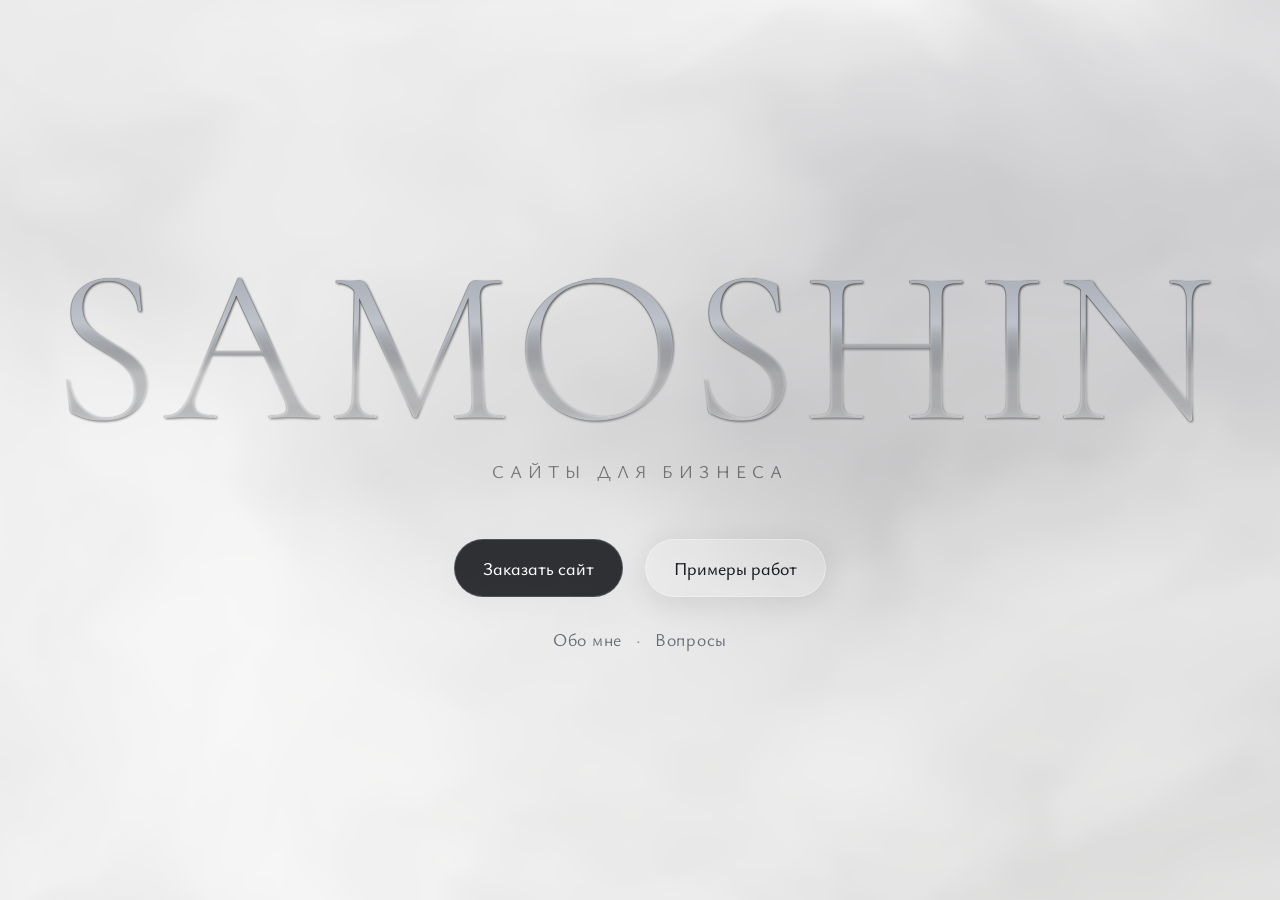
==== commit e264ad5c: "add BEM" ====
--- a/index.html
+++ b/index.html
@@ -49,23 +49,23 @@
 <div class="smoke" id="smoke" aria-hidden="true"></div>
 
 <!-- #page — единственное, что подменяет роутер (display:contents, вне потока). -->
-<div id="page" data-page="home">
-<main class="stage" id="stage">
+<div id="page" class="page" data-page="home">
+<main class="stage">
 
   <!-- ═══════════════ СТАРТ ═══════════════ -->
-  <section class="screen screen--start is-active is-first" id="s-start" data-screen="start">
-    <div class="start">
-      <h1 class="logo">SAMOSHIN</h1>
-      <p class="logo-sub">Сайты для бизнеса</p>
-      <div class="start-actions">
+  <section class="screen screen--start">
+    <div class="start start--first">
+      <h1 class="start__logo">SAMOSHIN</h1>
+      <p class="start__tagline">Сайты для бизнеса</p>
+      <div class="start__actions">
         <a class="btn btn--primary" href="brief.html">Заказать сайт</a>
         <a class="btn" href="primery.html">Примеры работ</a>
       </div>
       <!-- Тонкие двери в контент-слой: тихие, не спорят с двумя кнопками. Дают краулеру внутренние ссылки. -->
-      <nav class="start-doors" aria-label="О специалисте и вопросах">
-        <a class="door" href="o-mne.html">Обо мне</a>
-        <span class="door-sep" aria-hidden="true">·</span>
-        <a class="door" href="voprosy.html">Вопросы</a>
+      <nav class="start__doors" aria-label="О специалисте и вопросах">
+        <a class="start__door" href="o-mne.html">Обо мне</a>
+        <span class="start__sep" aria-hidden="true">·</span>
+        <a class="start__door" href="voprosy.html">Вопросы</a>
       </nav>
     </div>
   </section>
--- a/css/style.css
+++ b/css/style.css
@@ -26,25 +26,78 @@
   --body-w: 400;
   /* вес корпусного текста: единственная ручка настройки, вариативная ось 100..700 */
 
-  /* Модульная шкала: старт 14px, шаг 1.25. Значения округлены до 0.5px.
-     14 · 1.25 = 17.5 · 1.25 = 21.9 → 22 · 1.25 = 27.3 → 27 · 1.25 = 34.2 → 34 …
-     Нижние ступени фиксированы: 14px — пол, ниже него не опускаемся нигде.
-     Крупные заголовки текучие, но оба конца clamp — тоже ступени шкалы,
-     поэтому на любой ширине размер попадает в шкалу, а не между ступенями. */
+  /* Шкала кегля: пять ступеней, все чётные.
+     Задана тремя соотношениями, а не прогрессией:
+       h2 = h1 / 2                 → 26 = 52 / 2
+       корпус = h2 − 30%           → 18 = 26 × 0.69
+       остальные две — крупный акцент и подпись.
+     Пять ступеней вместо восьми намеренно: шкалу выбирают, а не идут по ней
+     подряд. Соседние роли различаются начертанием и цветом, а не кеглем.
+     14px — пол, ниже не опускаемся нигде.
+     Вордмарк главной (.start__logo, 17.2vw) в шкалу не входит: это знак, не текст. */
   --fs-0: 14px;
-  --fs-1: 17.5px;
-  --fs-2: 22px;
-  --fs-3: 27px;
-  --fs-4: 34px;
-  --fs-5: 43px;
-  --fs-6: 54px;
-  --fs-7: 67px;
-
-  --pad: clamp(20px, 5vw, 64px);
+  /* подписи, подвал, теги, «назад», фильтры */
+  --fs-1: 18px;
+  /* корпус, кнопки, поля, навигация, подзаголовки */
+  --fs-2: 26px;
+  /* h2 раздела, логотип шапки, легенда шага */
+  --fs-3: 36px;
+  /* номер фазы; h1 на ≤900px */
+  --fs-4: 52px;
+  /* h1 страницы */
+
+  /* Строка корпуса обязана остаться ровно 28px: на ней стоит вся шкала
+     отступов (--sp-3 = 28 = одна строка). 18 × 1.6 дало бы 28.8 и увело
+     вертикальный ритм на 3%. */
+  --lh-body: calc(28 / 18);
+
+  /* ───── Шкала отступов ─────
+     Верх шкалы (28 / 42 / 56 / 84 / 112) кратен строке корпуса: 18 × --lh-body = 28px.
+     Крупные интервалы садятся на текстовый ритм.
+     Низ (8 / 14 / 22) подобран под задачи, а не выведен формулой: это плотные
+     интервалы внутри контролов, где ритм строки уже не читается, а читается
+     привычный шаг. Значения взяты те, что уже стояли в файле.
+
+     Формулы для продолжения шкалы НЕТ и не должно быть. Нужного нет —
+     берёшь соседнее. Лишние 2px не заметит никто, девятую ступень заметят все. */
+  --sp-0: 8px;
+  /* внутри строки: иконка↔текст, радио↔подпись */
+  --sp-1: 14px;
+  /* внутри группы: поле↔поле, подпись↔контрол */
+  --sp-2: 22px;
+  /* заголовок → его первый абзац, группа↔группа */
+  --sp-3: 28px;
+  /* абзац↔абзац, блок↔блок */
+  --sp-4: 42px;
+  /* текст → следующий заголовок, раздел↔раздел */
+  --sp-5: 56px;
+  /* крупные блоки внутри секции */
+  --sp-6: 84px;
+  /* запас: секция↔секция без полей */
+  --sp-7: 112px;
+  /* поля секции на десктопе */
+
+  /* Текучие. Обе границы clamp — ступени шкалы, как в шкале кегля:
+     на любой ширине значение попадает в шкалу, а не между ступенями. */
+  --sp-section: clamp(56px, 4vw, 112px);
+  /* вертикальные поля секций: --sp-5 → --sp-7.
+     4vw достаёт до нижней границы только на 1400px, поэтому до широких мониторов
+     это фактически фиксированные 56px, а рост начинается за 1400px. */
+  --sp-flow: clamp(28px, 4vw, 56px);
+  /* крупное внутри секции: --sp-3 → --sp-5 */
+  --sp-vh: clamp(28px, 6vh, 56px);
+  /* то же, но по высоте — погружение фиксировано на 100vh, там тесно по вертикали */
+
+  /* Не ритм: эти числа заданы физикой, а не сеткой, и в шкалу не входят. */
+  --tap: 44px;
+  /* минимальная сенсорная область, WCAG 2.5.8 (целевой AAA) */
+  --measure: 600px;
+  /* ширина текстовой колонки: 66 знаков при 18px — замерено, зона комфорта 55–75 */
+
+  --pad: clamp(21px, 5vw, 56px);
+  /* боковое поле экрана: --sp-2 → --sp-5 */
   --safe-t: max(var(--pad), env(safe-area-inset-top));
   --safe-b: max(var(--pad), env(safe-area-inset-bottom));
-  --maxw: 720px;
-  /* ширина колонки контент-страниц (обо мне, примеры, кейсы, блог) */
 
   /* тайминги: прямой ход уверенный, обратный быстрее */
   --t-dive: 700ms;
@@ -53,6 +106,11 @@
   --ease-soft: cubic-bezier(.4, 0, .2, 1);
 }
 
+/* ═══════════════════════════════════════════════
+   РЕСЕТ. Единственное место в файле, где разрешены селекторы по тегам:
+   это нормализация браузерных умолчаний, а не стилизация компонентов.
+   Вес (0,0,1) — ниже любого блока, поэтому спорить с БЭМ-слоем не может.
+   ═══════════════════════════════════════════════ */
 *,
 *::before,
 *::after {
@@ -72,6 +130,9 @@
   margin: 0;
   background: #F2F3F5;
   /* перламутр-заглушка; сверху ложится дым (fixed, z-index -1) */
+  /* Мобильные: убираем системную подсветку по тапу — она голубая и выбивается из палитры.
+     Отклик даёт :active. Клавиатурный фокус ниже не трогаем — он нужен для доступности. */
+  -webkit-tap-highlight-color: transparent;
 }
 
 html[data-page="home"] {
@@ -82,15 +143,22 @@
 body {
   margin: 0;
   min-height: 100%;
-  font: var(--body-w) var(--fs-1)/1.6 var(--body);
+  font: var(--body-w) var(--fs-1)/var(--lh-body) var(--body);
   color: var(--ink);
   text-rendering: optimizeLegibility;
 }
 
+/* Сброс UA-маржинов. Список полный намеренно: раньше здесь не было dl/dd/ul/ol/h4,
+   и маржин dt протекал сквозь dl, съедая объявленный отступ (.types margin-top не работал). */
 h1,
 h2,
 h3,
+h4,
 p,
+ul,
+ol,
+dl,
+dd,
 figure,
 fieldset,
 legend {
@@ -107,20 +175,93 @@
   color: inherit;
 }
 
-/* Мобильные: убираем системную подсветку по тапу — она голубая и выбивается из палитры.
-   Отклик даёт :active. Клавиатурный фокус ниже не трогаем — он нужен для доступности. */
-html {
-  -webkit-tap-highlight-color: transparent;
-}
-
 :focus-visible {
   outline: 2px solid var(--sky-deep);
   outline-offset: 3px;
   border-radius: 2px;
 }
 
-/* ═══════════════ фон-заглушка ═══════════════ */
-/* ponytail: статический перламутр + очень медленный дрейф. Сюда встанет fluid-дым. */
+/* ═══════════════════════════════════════════════
+   ПРИМИТИВЫ РАСКЛАДКИ. Два блока без содержания, которые подмешиваются
+   к смысловым (БЭМ-микс): .wrap — колонка, .section — вертикальные поля.
+   Оба стилизуют только сами себя и в чужих детей не лезут.
+   ═══════════════════════════════════════════════ */
+
+/* 1. Колонка. Единственный горизонтальный контейнер на сайте.
+      max-width считается ОТ --measure, поэтому ширина текста постоянна
+      и не сжимается, когда растёт --pad. */
+.wrap {
+  max-width: calc(var(--measure) + 2 * var(--pad));
+  margin-inline: auto;
+  padding-inline: var(--pad);
+  /* Контент — над дымом (.smoke z-index -1, .trail 0), иначе секции уходят под них. */
+  position: relative;
+  z-index: 1;
+}
+
+/* 2. Секция. Вертикальные поля всего сайта — одна ручка. */
+.section {
+  padding-block: var(--sp-section);
+}
+
+/* ═══════════════════════════════════════════════
+   ВЕРТИКАЛЬНЫЙ РИТМ
+   Отступ принадлежит блоку и раздаётся его элементам по именам. Универсального
+   селектора («каждому соседу») здесь нет: интервал соседа — это его собственный
+   класс-слот, а не структурная случайность.
+
+   Слотов три, и они одни на весь сайт:
+     __intro             — первый элемент под заголовком  → --sp-2
+     __item              — следующий соседний блок        → --sp-3
+     __major / __chapter — крупный блок: раздел, форма    → --sp-4
+   Четвёртого слота — «заголовок» — нет: он открывает блок, его отступ равен нулю,
+   объявлять нечего. Класса-пустышки под него тоже нет.
+
+   display:grid у контейнеров — не ради колонок, а чтобы маржины элементов
+   не схлопывались друг с другом и не протекали сквозь контейнер наружу.
+   ═══════════════════════════════════════════════ */
+
+/* Колонка контента страницы: <main>. Микс с .wrap и .section (или .brief). */
+.content {
+  display: grid;
+}
+
+.content__item {
+  margin-block-start: var(--sp-3);
+}
+
+.content__chapter {
+  margin-block-start: var(--sp-4);
+}
+
+/* Шапка страницы: h1 и то, что стоит прямо под ним, — лид или портрет. */
+.page-head {
+  display: grid;
+}
+
+.page-head__intro {
+  margin-block-start: var(--sp-2);
+}
+
+/* Раздел страницы. Вложенный раздел — тот же блок в слоте __major. */
+.chapter {
+  display: grid;
+}
+
+.chapter__intro {
+  margin-block-start: var(--sp-2);
+}
+
+.chapter__item {
+  margin-block-start: var(--sp-1);
+}
+
+.chapter__major {
+  margin-block-start: var(--sp-4);
+}
+
+/* ═══════════════ фон ═══════════════ */
+/* Статический перламутр под WebGL-туманом: остаётся, если WebGL недоступен. */
 .smoke {
   position: fixed;
   inset: -20%;
@@ -133,13 +274,10 @@
     var(--bg);
 }
 
-/* Vanta вставляет сюда <canvas> и двигает фон сам — CSS-дрейф больше не нужен. */
-
-/* Мягкая реакция на курсор — отдельным слоем, чтобы не пересобирать фон на каждое движение.
-   Свечение, а не частицы: тише и не тянет фокус. Тач-устройствам не показываем. */
 /* Курсорный дым-след (FluidSmoke) — прозрачный canvas, prepend-ится в body.
+   Класс вешает smoke-bg.js: canvas создаёт библиотека, разметки для него нет.
    Персистентный на всех страницах → fixed (библиотека вешает absolute). Над туманом (-1), под контентом (1). */
-body>canvas {
+.trail {
   z-index: 0;
   position: fixed !important;
   /* Размер в vw/vh, а не 100% (как ставит библиотека). vw/vh включают полосу прокрутки,
@@ -151,11 +289,11 @@
 }
 
 /* Обёртка навигации: вне потока, чтобы .stage/контент верстались как без неё. */
-#page {
+.page {
   display: contents;
 }
 
-/* ═══════════════ главный экран ═══════════════ */
+/* ═══════════════ погружение: главный экран ═══════════════ */
 /* Единственный экран на весь вьюпорт. Переключение страниц — забота роутера. */
 .stage {
   position: fixed;
@@ -169,25 +307,217 @@
   overflow: hidden;
 }
 
+.screen--start {
+  display: grid;
+  place-items: center;
+}
+
+.start {
+  width: 100%;
+  height: 100vh;
+  display: flex;
+  flex-direction: column;
+  justify-content: center;
+  padding: var(--safe-t) var(--pad) var(--safe-b);
+  text-align: center;
+}
+
+.start__logo {
+  font-family: var(--display);
+  font-weight: 300;
+  font-size: 17.2vw;
+  line-height: .92;
+  white-space: nowrap;
+  letter-spacing: .028em;
+  /* Не ритм, а оптика: гасим хвостовой трекинг, чтобы вордмарк встал по центру.
+     Значение обязано равняться letter-spacing выше, к шкале отступов отношения не имеет. */
+  margin-inline: -.028em 0;
+  /* Объём: имя будто вытиснено в перламутре. Градиент лепит форму — тёмная фаска сверху,
+     тело буквы, лёгкая собственная тень, растворение в свету к низу (см. арт-дирекшн). */
+  background: linear-gradient(to bottom, #C4C8CF 0%, #A8ADB6 11%, #bec2ca 38%, #d4d7dd40 62%, #eaedf14f 76%, #E7E9EC 92%, #F1F2F4 100%);
+  -webkit-background-clip: text;
+  background-clip: text;
+  color: transparent;
+  /* drop-shadow, а не text-shadow: при background-clip:text тень просвечивает сквозь буквы.*/
+  --relief: drop-shadow(-0.1px 0.1px 0px rgb(12 12 12 / 28%)) drop-shadow(1px 1px 1px rgb(0 0 0 / 68%));
+  filter: var(--relief);
+  user-select: none;
+}
+
+.start__tagline {
+  margin-block-start: var(--sp-0);
+  font-size: var(--fs-1);
+  letter-spacing: .34em;
+  text-transform: uppercase;
+  color: #1c1e228a;
+}
+
+.start__actions {
+  margin-block-start: var(--sp-vh);
+  display: flex;
+  flex-wrap: wrap;
+  gap: var(--sp-2);
+  justify-content: center;
+}
+
+/* Тонкие двери: тихий ряд ссылок под кнопками. Появляются последними, шёпотом. */
+.start__doors {
+  margin-block-start: var(--sp-3);
+  display: flex;
+  flex-wrap: wrap;
+  gap: var(--sp-1);
+  justify-content: center;
+  align-items: baseline;
+}
+
+.start__door {
+  appearance: none;
+  border: 0;
+  background: none;
+  padding: 0;
+  cursor: pointer;
+  font: inherit;
+  /* Ступень основного текста, а не подписи: на главном экране это единственная
+     навигация. Заодно даёт высоту строки 28px — WCAG 2.5.8 требует минимум 24. */
+  font-size: var(--fs-1);
+  letter-spacing: .04em;
+  color: var(--muted);
+  text-decoration: none;
+  transition: color 160ms var(--ease-soft);
+}
+
+.start__door:hover,
+.start__door:focus-visible {
+  color: var(--sky-ink);
+}
+
+.start__sep {
+  color: var(--line-ui);
+  user-select: none;
+}
+
+/* появление по очереди: логотип проявляется из света → подпись → кнопки.
+   Рельеф (--relief) держим в обоих кадрах: анимация пишет в тот же filter,
+   и без него объём включался бы рывком в конце появления. */
+@keyframes logo-in {
+  from {
+    opacity: 0;
+    filter: blur(16px) var(--relief);
+    transform: scale(1.015);
+  }
+
+  to {
+    opacity: 1;
+    filter: blur(0) var(--relief);
+    transform: none;
+  }
+}
+
+@keyframes rise-in {
+  from {
+    opacity: 0;
+    transform: translateY(9px);
+  }
+
+  to {
+    opacity: 1;
+    transform: none;
+  }
+}
+
+/* только при первом заходе: на возврате ждать проявление логотипа — наказание, а не приём */
+.start--first .start__logo {
+  animation: logo-in 1100ms var(--ease-dive) backwards;
+}
+
+.start--first .start__tagline {
+  animation: rise-in 620ms var(--ease-dive) 620ms backwards;
+}
+
+.start--first .start__actions {
+  animation: rise-in 620ms var(--ease-dive) 860ms backwards;
+}
+
+.start--first .start__doors {
+  animation: rise-in 620ms var(--ease-dive) 1080ms backwards;
+}
+
 /* ═══════════════ типографика ═══════════════ */
+/* База несёт гарнитуру, вес и оптику; кегль — на модификаторах (см. CLAUDE.md).
+   26 = ровно половина 52: h2 вдвое меньше h1. */
 .display {
   font-family: var(--display);
   font-weight: 300;
-  font-size: var(--fs-7);
   line-height: 1.12;
   letter-spacing: -0.01em;
 }
 
-.display em,
-.logo-sub em {
+.display--page {
+  font-size: var(--fs-4);
+}
+
+.display--section {
+  font-size: var(--fs-2);
+}
+
+.display__accent {
   font-style: italic;
+  color: var(--sky-ink);
 }
 
 .lede {
-  max-width: 56ch;
   color: var(--ink);
   font-weight: 400;
-  font-size: var(--fs-2);
+  font-size: var(--fs-1);
+}
+
+/* Корпусный абзац раздела — второстепенный тон, --ink остаётся за заголовками.
+   Ряд: .lede → .copy. */
+.copy {
+  color: var(--muted);
+  font-weight: 300;
+}
+
+/* Подзаголовок внутри раздела: «Шесть фаз», «Бриф», названия карточек и типов сайтов.
+   Кегль общий с корпусом — ранг держат вес 500 и плотная строка 1.3. */
+.subhead {
+  font: 500 var(--fs-1)/1.3 var(--body);
+}
+
+.subhead--wide {
+  letter-spacing: .02em;
+}
+
+/* Строчная ссылка в тексте. */
+.link {
+  color: var(--sky-ink);
+}
+
+/* Приглушённая сноска: примечание под брифом, «в этом типе работ пока нет». */
+.note {
+  color: var(--muted);
+}
+
+.back {
+  width: fit-content;
+  /* контейнер — grid, иначе кнопка растянулась бы на всю колонку */
+  display: flex;
+  align-items: center;
+  min-height: var(--tap);
+  border: 0;
+  background: none;
+  padding-block: var(--sp-0);
+  padding-inline: 0 var(--sp-1);
+  color: var(--muted);
+  font-size: var(--fs-0);
+  text-decoration: none;
+  /* на контент-страницах это <a href="index.html">, на брифе — <button> с history.back() */
+  cursor: pointer;
+  transition: color .3s;
+}
+
+.back:hover {
+  color: var(--ink);
 }
 
 /* ═══════════════ кнопки ═══════════════ */
@@ -201,8 +531,9 @@
   display: inline-flex;
   align-items: center;
   justify-content: center;
-  gap: 10px;
-  padding: 15px 30px;
+  gap: var(--sp-0);
+  /* 14 + строка 28 + 14 + рамка 2 = 58px по высоте, выше --tap (замерено) */
+  padding: var(--sp-1) var(--sp-3);
   border-radius: 999px;
   color: var(--btn-fg);
   font-size: var(--fs-1);
@@ -259,238 +590,189 @@
 .btn--wide {
   width: 100%;
   max-width: 380px;
-  padding: 18px 30px;
-}
-
-/* ═══════════════ СТАРТ ═══════════════ */
-.screen--start {
+  padding: var(--sp-2) var(--sp-3);
+}
+
+/* ═══════════════ шапка сайта ═══════════════ */
+/* Та же колонка, что у контента: логотип, h1 и подвал стоят на одной
+   вертикали (было три разные оси — 64 / 344 / 280 на 1280px). */
+.site-head {
+  max-width: calc(var(--measure) + 2 * var(--pad));
+  margin-inline: auto;
+  padding-inline: var(--pad);
+  display: flex;
+  align-items: center;
+  justify-content: space-between;
+  gap: var(--sp-1);
+  padding-block: var(--sp-2);
+  position: relative;
+  z-index: 1;
+}
+
+.site-head__logo {
+  font-family: var(--display);
+  font-weight: 400;
+  font-size: var(--fs-2);
+  letter-spacing: .06em;
+  color: var(--ink);
+  text-decoration: none;
+}
+
+.site-head__list {
+  display: flex;
+  flex-wrap: wrap;
+  /* без justify-content: на десктопе меню и так прижато справа (space-between),
+     а на мобильных оно встаёт по левому краю — на одну ось с логотипом. */
+  gap: var(--sp-2);
+  list-style: none;
+}
+
+.site-head__link {
+  color: var(--muted);
+  text-decoration: none;
+  /* см. .start__door: 14px давало высоту 22.4px, ниже минимума WCAG 2.5.8 */
+  font-size: var(--fs-1);
+  letter-spacing: .02em;
+  transition: color 160ms ease;
+}
+
+/* aria-current — состояние страницы, дублировать его классом-модификатором незачем. */
+.site-head__link:hover,
+.site-head__link[aria-current="page"] {
+  color: var(--ink);
+}
+
+/* ═══════════════ подвал ═══════════════ */
+/* Та же колонка, что шапка и контент (см. .site-head). */
+.site-foot {
+  max-width: calc(var(--measure) + 2 * var(--pad));
+  margin-inline: auto;
+  padding-inline: var(--pad);
+  padding-block: var(--sp-flow) var(--sp-3);
+  color: var(--muted);
+  font-size: var(--fs-0);
+  position: relative;
+  z-index: 1;
+}
+
+.site-foot__cols {
   display: grid;
-  place-items: center;
-}
-
-.start {
-  width: 100%;
-  height: 100vh;
+  grid-template-columns: repeat(auto-fit, minmax(150px, 1fr));
+  gap: var(--sp-3);
+}
+
+.site-foot__title {
+  font: 500 var(--fs-0)/1 var(--body);
+  letter-spacing: .14em;
+  text-transform: uppercase;
+  color: var(--ink);
+  margin-block-end: var(--sp-1);
+}
+
+.site-foot__list {
+  list-style: none;
+}
+
+.site-foot__link {
+  color: var(--muted);
+  text-decoration: none;
+  display: block;
+  /* 22.4 строки + 2×8 = 38.4px по высоте — выше минимума 2.5.8, ближе к --tap */
+  padding-block: var(--sp-0);
+}
+
+.site-foot__link:hover {
+  color: var(--ink);
+}
+
+.site-foot__note {
+  margin-block-start: var(--sp-3);
+  padding-block-start: var(--sp-2);
+  font-size: var(--fs-0);
+}
+
+/* ═══════════════ полоса CTA ═══════════════ */
+.cta {
   display: flex;
   flex-direction: column;
-  justify-content: center;
-  padding: var(--safe-t) var(--pad) var(--safe-b);
+  align-items: center;
   text-align: center;
-}
-
-.logo {
-  font-family: var(--display);
-  font-weight: 300;
-  font-size: 17.2vw;
-  line-height: .92;
-  white-space: nowrap;
-  letter-spacing: .028em;
-  margin-inline: -.028em 0;
-  /* Объём: имя будто вытиснено в перламутре. Градиент лепит форму — тёмная фаска сверху,
-     тело буквы, лёгкая собственная тень, растворение в свету к низу (см. арт-дирекшн). */
-  background: linear-gradient(to bottom, #C4C8CF 0%, #A8ADB6 11%, #bec2ca 38%, #d4d7dd40 62%, #eaedf14f 76%, #E7E9EC 92%, #F1F2F4 100%);
-  -webkit-background-clip: text;
-  background-clip: text;
-  color: transparent;
-  /* drop-shadow, а не text-shadow: при background-clip:text тень просвечивает сквозь буквы.*/
-  --relief: drop-shadow(-0.1px 0.1px 0px rgb(12 12 12 / 28%)) drop-shadow(1px 1px 1px rgb(0 0 0 / 68%));
-  filter: var(--relief);
-  user-select: none;
-}
-
-.logo-sub {
-  margin-top: 6px;
-  font-size: var(--fs-1);
-  letter-spacing: .34em;
-  text-transform: uppercase;
-  color: #1c1e228a;
-}
-
-.start-actions {
-  margin-top: clamp(34px, 6vh, 64px);
-  display: flex;
-  flex-wrap: wrap;
-  gap: 24px;
-  justify-content: center;
-}
-
-/* появление по очереди: логотип проявляется из света → подпись → кнопки.
-   Рельеф (--relief) держим в обоих кадрах: анимация пишет в тот же filter,
-   и без него объём включался бы рывком в конце появления. */
-@keyframes logo-in {
-  from {
-    opacity: 0;
-    filter: blur(16px) var(--relief);
-    transform: scale(1.015);
-  }
-
-  to {
-    opacity: 1;
-    filter: blur(0) var(--relief);
-    transform: none;
-  }
-}
-
-@keyframes rise-in {
-  from {
-    opacity: 0;
-    transform: translateY(9px);
-  }
-
-  to {
-    opacity: 1;
-    transform: none;
-  }
-}
-
-/* только при первом заходе: на возврате ждать проявление логотипа — наказание, а не приём */
-.screen--start.is-first .logo {
-  animation: logo-in 1100ms var(--ease-dive) backwards;
-}
-
-.screen--start.is-first .logo-sub {
-  animation: rise-in 620ms var(--ease-dive) 620ms backwards;
-}
-
-.screen--start.is-first .start-actions {
-  animation: rise-in 620ms var(--ease-dive) 860ms backwards;
-}
-
-/* Тонкие двери: тихий ряд ссылок под кнопками. Появляются последними, шёпотом. */
-.start-doors {
-  margin-top: clamp(22px, 4vh, 40px);
-  display: flex;
-  flex-wrap: wrap;
-  gap: 12px;
-  justify-content: center;
-  align-items: baseline;
-}
-
-.door {
-  appearance: none;
-  border: 0;
-  background: none;
-  padding: 0;
-  cursor: pointer;
-  font: inherit;
-  /* Ступень основного текста, а не подписи: на главном экране это единственная
-     навигация. Заодно даёт высоту строки 28px — WCAG 2.5.8 требует минимум 24. */
-  font-size: var(--fs-1);
-  letter-spacing: .04em;
-  color: var(--muted);
-  text-decoration: none;
-  transition: color 160ms var(--ease-soft);
-}
-
-.door:hover,
-.door:focus-visible {
-  color: var(--sky-ink);
-}
-
-.door-sep {
-  color: var(--line-ui);
-  user-select: none;
-}
-
-.screen--start.is-first .start-doors {
-  animation: rise-in 620ms var(--ease-dive) 1080ms backwards;
-}
-
-/* ═══════════════ БРИФ (отдельная страница) ═══════════════ */
+  padding-block: var(--sp-section);
+}
+
+.cta__text {
+  margin-block-start: var(--sp-2);
+}
+
+.cta__btn {
+  margin-block-start: var(--sp-3);
+}
+
+/* ═══════════════ БРИФ ═══════════════ */
 .brief {
-  max-width: 720px;
-  padding-block: clamp(28px, 4vw, 48px) clamp(48px, 7vw, 88px);
-}
-
-.brief .lede {
-  margin-top: 14px;
-}
-
-.brief-h2 {
-  font: 500 var(--fs-2)/1.3 var(--body);
-  letter-spacing: .02em;
-  margin: 2em 0 .8em;
-}
-
-.brief-steps {
-  margin: 0;
-  padding-left: 1.2em;
-  color: var(--muted);
-}
-
-.brief-steps li+li {
-  margin-top: .5em;
-}
-
-.brief-steps b {
+  padding-block: var(--sp-flow) var(--sp-section);
+}
+
+.brief__steps {
+  padding-inline-start: var(--sp-2);
+  color: var(--muted);
+}
+
+.brief__step+.brief__step {
+  margin-block-start: var(--sp-0);
+}
+
+.brief__step-name {
   color: var(--ink);
   font-weight: 500;
 }
 
-.brief-note {
-  margin-top: 1.2em;
-  color: var(--muted);
-}
-
-.brief-note a {
+.form {
+  display: flex;
+  flex-direction: column;
+  gap: var(--sp-4);
+}
+
+.form__foot {
+  display: flex;
+  flex-direction: column;
+  gap: var(--sp-1);
+  align-items: center;
+}
+
+.form__error {
   color: var(--sky-ink);
-}
-
-.brief-done {
-  padding-block: clamp(60px, 12vh, 140px) clamp(48px, 8vw, 96px);
-}
-
-.brief-done .lede {
-  margin-top: 12px;
-}
-
-.back {
-  align-self: flex-start;
-  width: fit-content;
-  /* заголовки экранов — не flex, иначе кнопка растянется на всю ширину */
-  display: flex;
-  align-items: center;
-  min-height: 44px;
-  border: 0;
-  background: none;
-  padding: 6px 12px 6px 0;
-  color: var(--muted);
   font-size: var(--fs-0);
-  text-decoration: none;
-  /* на контент-страницах это <a href="index.html">, на брифе — <button> с history.back() */
-  cursor: pointer;
-  transition: color .3s;
-}
-
-.back:hover {
-  color: var(--ink);
-}
-
-.form {
-  margin-top: clamp(32px, 6vh, 56px);
+}
+
+.form__note {
+  font-size: var(--fs-0);
+  color: var(--muted);
+  max-width: 46ch;
+  font-weight: 300;
+}
+
+.step {
   display: flex;
   flex-direction: column;
-  gap: 46px;
-}
-
-.step {
-  display: flex;
-  flex-direction: column;
-  gap: 14px;
-  scroll-margin-top: 24px;
-}
-
-.step legend {
+  gap: var(--sp-1);
+  scroll-margin-block-start: var(--sp-2);
+}
+
+/* <legend> не является элементом flex/grid-контейнера — gap на него не действует
+   (заголовок шага стоял в 0px от первого вопроса при 14px между вопросами).
+   Единственный способ отодвинуть его — собственный маржин. */
+.step__legend {
   display: flex;
   align-items: baseline;
-  gap: 14px;
+  gap: var(--sp-1);
   font-family: var(--display);
   font-weight: 400;
-  font-size: var(--fs-3);
-  padding-bottom: 4px;
-}
-
-.step-n {
+  font-size: var(--fs-2);
+  margin-block-end: var(--sp-1);
+}
+
+.step__num {
   font-family: var(--body);
   font-size: var(--fs-0);
   font-weight: 500;
@@ -498,6 +780,36 @@
   color: var(--sky-ink);
 }
 
+.step--invalid .step__legend {
+  color: var(--sky-ink);
+}
+
+/* .field .input, а не просто .input: «свой вариант» не трясётся — он необязателен. */
+.step--invalid .opts,
+.step--invalid .field .input {
+  animation: bump .35s var(--ease-soft);
+}
+
+.step--invalid .field .input:invalid {
+  border-color: var(--sky-deep);
+}
+
+@keyframes bump {
+
+  0%,
+  100% {
+    transform: translateX(0);
+  }
+
+  30% {
+    transform: translateX(-5px);
+  }
+
+  70% {
+    transform: translateX(4px);
+  }
+}
+
 .q {
   display: block;
   font-size: var(--fs-1);
@@ -505,32 +817,31 @@
 }
 
 .q--gap {
-  margin-top: 14px;
-}
-
-.q-note {
+  margin-block-start: var(--sp-1);
+}
+
+.q__mark {
+  font-weight: 300;
+  color: var(--muted);
+}
+
+/* Подсказка над группой вариантов: «Выбери один», «Можно несколько». */
+.hint {
   font-size: var(--fs-0);
   color: var(--muted);
 }
 
-.opt-mark {
-  font-weight: 300;
-  color: var(--muted);
-}
-
 .field {
   display: flex;
   flex-direction: column;
-  gap: 8px;
+  gap: var(--sp-0);
 }
 
 /* у полей ввода рамка — единственный признак контрола, поэтому она контрастнее
    декоративных линий. У .opt контрол опознаётся по нативному радио, там хватает волоска. */
-.field input,
-.field textarea,
-.own-input {
+.input {
   width: 100%;
-  padding: 13px 16px;
+  padding: var(--sp-1) var(--sp-2);
   border: 1px solid var(--line-ui);
   border-radius: 2px;
   background: rgba(255, 255, 255, .6);
@@ -541,25 +852,25 @@
   transition: border-color .25s, background .25s;
 }
 
-.field input::placeholder,
-.field textarea::placeholder,
-.own-input::placeholder {
+.input::placeholder {
   color: var(--muted);
   font-weight: 300;
 }
 
-.field input:focus,
-.field textarea:focus,
-.own-input:focus {
+.input:focus {
   outline: none;
   border-color: var(--sky-deep);
   background: #fff;
 }
 
+.input--own {
+  margin-block-start: var(--sp-0);
+}
+
 .opts {
   display: flex;
   flex-direction: column;
-  gap: 8px;
+  gap: var(--sp-0);
 }
 
 .opts--grid {
@@ -570,8 +881,8 @@
 .opt {
   display: flex;
   align-items: center;
-  gap: 12px;
-  padding: 13px 16px;
+  gap: var(--sp-1);
+  padding: var(--sp-1) var(--sp-2);
   border: 1px solid var(--line);
   border-radius: 2px;
   background: rgba(255, 255, 255, .45);
@@ -585,7 +896,7 @@
   background: #fff;
 }
 
-.opt input {
+.opt__input {
   accent-color: var(--sky-deep);
   width: 16px;
   height: 16px;
@@ -593,132 +904,91 @@
   flex: 0 0 auto;
 }
 
-.opt:has(input:checked) {
+.opt:has(.opt__input:checked) {
   border-color: var(--sky-deep);
   background: #fff;
 }
 
-.own-input {
-  margin-top: 2px;
-}
-
-.step.is-bad legend {
-  color: var(--sky-ink);
-}
-
-.step.is-bad .opts,
-.step.is-bad .field input,
-.step.is-bad .field textarea {
-  animation: bump .35s var(--ease-soft);
-}
-
-.step.is-bad .field input:invalid,
-.step.is-bad .field textarea:invalid {
-  border-color: var(--sky-deep);
-}
-
-@keyframes bump {
-
-  0%,
-  100% {
-    transform: translateX(0);
-  }
-
-  30% {
-    transform: translateX(-5px);
-  }
-
-  70% {
-    transform: translateX(4px);
-  }
-}
-
-.form-foot {
-  display: flex;
-  flex-direction: column;
-  gap: 14px;
-  align-items: center;
-}
-
-.form-error {
-  color: var(--sky-ink);
-  font-size: var(--fs-0);
-}
-
-.form-note {
-  font-size: var(--fs-0);
-  color: var(--muted);
-  max-width: 46ch;
-  font-weight: 300;
-}
-
-.done-actions {
+/* Подтверждение отправки — состояние страницы брифа, без отдельного URL. */
+.done {
+  display: grid;
+  padding-block: var(--sp-7) var(--sp-section);
+}
+
+.done__text {
+  margin-block-start: var(--sp-2);
+}
+
+.done__actions {
+  margin-block-start: var(--sp-3);
   display: flex;
   flex-wrap: wrap;
-  gap: 12px;
+  gap: var(--sp-1);
 }
 
 /* ═══════════════ ВОПРОСЫ (аккордеон) ═══════════════ */
-.faq {
-  margin-top: 34px;
-}
-
-.qa {
+.faq__item {
   break-inside: avoid;
-  margin-bottom: 2px;
   border-bottom: 1px solid var(--line);
-  padding: 16px 0;
-}
-
-.qa summary {
+  padding-block: var(--sp-2);
+}
+
+.faq__item:last-child {
+  border-bottom: none;
+}
+
+.faq__q {
   cursor: pointer;
   list-style: none;
-  font-size: var(--fs-2);
-  font-weight: 500;
-  display: flex;
-  gap: 14px;
+  /* Ранг тот же, что у .subhead (18/500), но строка — корпусная, а не 1.3:
+     summary это кликабельная цель, при 1.3 её высота падает до 23px,
+     ниже минимума 24px по WCAG 2.5.8 (замерено). */
+  font: 500 var(--fs-1)/var(--lh-body) var(--body);
+  display: flex;
+  gap: var(--sp-1);
   justify-content: space-between;
   transition: color .25s;
 }
 
-.qa summary::-webkit-details-marker {
+.faq__q::-webkit-details-marker {
   display: none;
 }
 
-.qa summary::after {
+.faq__q::after {
   content: "+";
   color: var(--sky-ink);
   font-family: var(--display);
-  font-size: var(--fs-2);
+  font-size: var(--fs-1);
   line-height: 1.2;
   flex: 0 0 auto;
 }
 
-.qa[open] summary::after {
+.faq__q:hover {
+  color: var(--sky-ink);
+}
+
+/* [open] — нативное состояние <details>, дублировать его классом нечем: его ставит браузер. */
+.faq__item[open] .faq__q::after {
   content: "–";
 }
 
-.qa summary:hover {
-  color: var(--sky-ink);
-}
-
-.qa p {
-  margin-top: 12px;
+.faq__a {
+  margin-block-start: var(--sp-1);
   color: var(--muted);
   font-weight: 300;
   /* размер — от body: 15px давал 6% разрыв с вопросом на мобильных */
 }
 
+/* ═══════════════ ПРИМЕРЫ РАБОТ ═══════════════ */
 .filters {
-  margin-top: 30px;
   display: flex;
   flex-wrap: wrap;
-  gap: 8px;
+  gap: var(--sp-0);
 }
 
 .filter {
-  min-height: 44px;
-  padding: 8px 18px;
+  min-height: var(--tap);
+  padding: var(--sp-0) var(--sp-2);
   border: 1px solid var(--line);
   border-radius: 999px;
   background: rgba(255, 255, 255, .5);
@@ -731,223 +1001,52 @@
   border-color: var(--sky);
 }
 
-.filter.is-on {
+/* :hover перечислен явно — иначе он весит больше одиночного модификатора и перебивал бы его. */
+.filter--active,
+.filter--active:hover {
   border-color: var(--ink);
   background: var(--ink);
   color: #fff;
 }
 
-/* ═══════════════════════════════════════════════
-   ПЕРЕХОДЫ ЭКРАНОВ ПОГРУЖЕНИЯ: нырок вперёд / шаг назад
-   ═══════════════════════════════════════════════ */
-@keyframes dive-out {
-  from {
-    transform: scale(1);
-    opacity: 1;
-    filter: blur(0);
-  }
-
-  to {
-    transform: scale(1.45);
-    opacity: 0;
-    filter: blur(12px);
-  }
-}
-
-@keyframes dive-in {
-  from {
-    transform: scale(.9);
-    opacity: 0;
-    filter: blur(7px);
-  }
-
-  to {
-    transform: scale(1);
-    opacity: 1;
-    filter: blur(0);
-  }
-}
-
-/* ═══════════════ адаптив ═══════════════ */
-@media (max-width: 720px) {
-  .logo {
-    font-size: 16.6vw;
-    letter-spacing: .02em;
-  }
-
-  .start-actions {
-    flex-direction: column;
-    align-items: stretch;
-  }
-
-  /* Пять пунктов меню в строку с логотипом не помещаются — кладём их под него. */
-  .site-head {
-    flex-direction: column;
-    align-items: flex-start;
-    gap: 10px;
-  }
-}
-
-@media (max-height: 560px) and (orientation: landscape) {
-  .logo {
-    font-size: 13vw;
-  }
-}
-
-/* ═══════════════ reduced motion ═══════════════ */
-@media (prefers-reduced-motion: reduce) {
-
-  .screen--start.is-active .logo,
-  .screen--start.is-active .logo-sub,
-  .screen--start.is-active .start-actions,
-  .screen--start.is-active .start-doors {
-    animation: none;
-  }
-
-  * {
-    scroll-behavior: auto !important;
-  }
-}
-
-/* ═══════════════ нырок между страницами ═══════════════ */
-/* Анимируем ТОЛЬКО блок контента (#page) — дым и курсорный след не участвуют и остаются живыми.
-   Фиксацию во вьюпорте на время анимации ставит nav.js (inline), здесь — сам нырок. */
-#page.is-out {
-  animation: dive-out var(--t-dive) var(--ease-dive) both;
-}
-
-#page.is-in {
-  animation: dive-in var(--t-dive) var(--ease-dive) both;
-}
-
-/* ═══════════════════════════════════════════════
-   КОНТЕНТ-СТРАНИЦЫ (обо мне, примеры работ, кейсы, блог)
-   Обёртка #page с классом .doc. Скролл-поток задаёт html (см. верх файла).
-   Общие .btn/.display/.lede/.filter — из immersion выше (приоритет style.css).
-   Здесь — только структура и то, чего в immersion нет.
-   ═══════════════════════════════════════════════ */
-
-/* Контент поднимаем над дымом (.smoke z-index -1, курсорный canvas 0), иначе секции уходят под них. */
-.doc>header,
-.doc>main,
-.doc>section,
-.doc>footer {
-  position: relative;
-  z-index: 1;
-}
-
-.wrap {
-  max-width: var(--maxw);
-  margin-inline: auto;
-  padding-inline: var(--pad);
-}
-
-/* :not(.back) — «На главную» держит свой приглушённый тон из .back, а не акцентный цвет ссылок в тексте. */
-.prose a:not(.back) {
+.cases {
+  display: grid;
+  grid-template-columns: repeat(auto-fill, minmax(260px, 1fr));
+  gap: var(--sp-3);
+}
+
+.case {
+  display: flex;
+  flex-direction: column;
+}
+
+.case__img {
+  aspect-ratio: 4 / 3;
+  border-radius: 8px;
+  border: 1px solid var(--line);
+  background: linear-gradient(150deg, var(--logo-2), var(--logo));
+  margin-block-end: var(--sp-1);
+}
+
+.case__title {
+  margin-block-end: var(--sp-0);
+}
+
+.case__text {
+  color: var(--muted);
+  font-size: var(--fs-1);
+  margin-block-end: var(--sp-1);
+  flex: 1;
+}
+
+.case__tag {
+  font-size: var(--fs-0);
+  letter-spacing: .1em;
+  text-transform: uppercase;
   color: var(--sky-ink);
 }
 
-/* Шапка */
-.site-head {
-  display: flex;
-  align-items: center;
-  justify-content: space-between;
-  gap: 16px;
-  padding: clamp(16px, 3vw, 28px) var(--pad);
-  border-bottom: 1px solid var(--line);
-}
-
-.site-logo {
-  font-family: var(--display);
-  font-weight: 400;
-  font-size: var(--fs-3);
-  letter-spacing: .06em;
-  color: var(--ink);
-  text-decoration: none;
-}
-
-.site-nav {
-  display: flex;
-  flex-wrap: wrap;
-  justify-content: center;
-  gap: clamp(12px, 2vw, 22px);
-}
-
-.site-nav a {
-  color: var(--muted);
-  text-decoration: none;
-  /* см. .door: 14px давало высоту 22.4px, ниже минимума WCAG 2.5.8 */
-  font-size: var(--fs-1);
-  letter-spacing: .02em;
-  transition: color 160ms ease;
-}
-
-.site-nav a:hover,
-.site-nav a[aria-current="page"] {
-  color: var(--ink);
-}
-
-/* Заголовки контент-страниц (размеры; базовый .display и .display em — из immersion) */
-.doc h1.display {
-  font-size: var(--fs-6);
-}
-
-.doc h2.display {
-  font-size: var(--fs-4);
-}
-
-.doc .display em {
-  color: var(--sky-ink);
-}
-
-.prose {
-  padding-block: clamp(40px, 7vw, 88px);
-}
-
-.prose>*+* {
-  margin-top: 1.1em;
-}
-
-/* 1.1em считается от кегля h1 (54px) и отрывал бы ссылку от заголовка.
-   Воздух даёт сам .back: min-height 44px + нижний паддинг. */
-.prose>.back+h1 {
-  margin-top: 0;
-}
-
-.prose h2 {
-  margin-top: 1.6em;
-}
-
-.prose ul {
-  padding-left: 1.2em;
-}
-
-.prose li+li {
-  margin-top: .4em;
-}
-
-/* Корпусный абзац раздела — второстепенный тон, --ink остаётся за заголовками.
-   Ставится явно: селектор по тегу цеплял бы и абзацы внутри карточек. Ряд: .lede → .copy. */
-.copy {
-  color: var(--muted);
-  font-weight: 300;
-}
-
-/* Полоса CTA */
-.cta {
-  display: flex;
-  text-align: center;
-  padding: clamp(48px, 8vw, 96px) var(--pad);
-  border-top: 1px solid var(--line);
-  flex-direction: column;
-  align-items: center;
-}
-
-.cta .display {
-  margin-bottom: .6em;
-}
-
-/* Портрет (обо мне) */
+/* ═══════════════ ОБО МНЕ ═══════════════ */
 .portrait {
   width: clamp(140px, 22vw, 200px);
   aspect-ratio: 1;
@@ -957,141 +1056,49 @@
   border: 1px solid var(--line);
 }
 
-/* Подвал: перелинковка + соцсети */
-.site-foot {
-  border-top: 1px solid var(--line);
-  padding: clamp(36px, 6vw, 64px) var(--pad) clamp(28px, 4vw, 44px);
-  color: var(--muted);
-  font-size: var(--fs-0);
-}
-
-.foot-cols {
-  max-width: var(--maxw);
-  margin-inline: auto;
+/* Шесть фаз — нумерованный список: номер фазы рисуем сами, маркер списка гасим. */
+.phases {
   display: grid;
-  grid-template-columns: repeat(auto-fit, minmax(150px, 1fr));
-  gap: clamp(20px, 4vw, 40px);
-}
-
-.foot-cols h3 {
-  font: 500 var(--fs-0)/1 var(--body);
-  letter-spacing: .14em;
-  text-transform: uppercase;
-  color: var(--ink);
-  margin: 0 0 12px;
-}
-
-.foot-cols a {
-  color: var(--muted);
-  text-decoration: none;
-  display: block;
-  padding: 3px 0;
-}
-
-.foot-cols a:hover {
-  color: var(--ink);
-}
-
-.foot-note {
-  max-width: var(--maxw);
-  margin: clamp(24px, 4vw, 40px) auto 0;
-  padding-top: 16px;
-  border-top: 1px solid var(--line);
-  font-size: var(--fs-0);
-}
-
-/* Примеры работ: сетка кейсов (фильтр .filters/.filter — из immersion выше) */
-.cases {
-  display: grid;
-  grid-template-columns: repeat(auto-fill, minmax(260px, 1fr));
-  gap: clamp(20px, 3vw, 32px);
-}
-
-.case {
-  display: flex;
-  flex-direction: column;
-}
-
-.case-img {
-  aspect-ratio: 4 / 3;
-  border-radius: 8px;
-  border: 1px solid var(--line);
-  background: linear-gradient(150deg, var(--logo-2), var(--logo));
-  margin-bottom: 14px;
-}
-
-.case-t {
-  font: 500 var(--fs-2)/1.3 var(--body);
-  margin: 0 0 6px;
-}
-
-.case-b {
-  color: var(--muted);
-  font-size: var(--fs-1);
-  margin: 0 0 10px;
-  flex: 1;
-}
-
-.case-tag {
-  font-size: var(--fs-0);
-  letter-spacing: .1em;
-  text-transform: uppercase;
-  color: var(--sky-ink);
-}
-
-.cases-empty {
-  color: var(--muted);
-}
-
-/* Обо мне: шесть фаз */
-.phases-h {
-  font: 500 var(--fs-2)/1.3 var(--body);
-  letter-spacing: .02em;
-  margin-top: 1.6em;
-}
-
-.phases {
-  margin-top: 1.2em;
-  display: grid;
-  gap: clamp(22px, 3vw, 32px);
-}
-
-.ph {
+  gap: var(--sp-3);
+  list-style: none;
+}
+
+.phase {
   display: grid;
   grid-template-columns: auto 1fr;
-  gap: clamp(14px, 2vw, 20px);
+  gap: var(--sp-2);
   align-items: start;
 }
 
-.ph-n {
+.phase__num {
   font-family: var(--display);
-  font-size: var(--fs-5);
+  font-size: var(--fs-3);
   line-height: .9;
   color: var(--sky-ink);
 }
 
-.ph h4 {
-  font: 500 var(--fs-2)/1.3 var(--body);
-  margin: 0 0 .3em;
-}
-
-.ph p {
-  margin: 0;
-  color: var(--muted);
-}
-
-.ph .got {
-  margin-top: .4em;
+/* Текстовая часть фазы: интервалы между заголовком и обоими абзацами одинаковые,
+   поэтому это gap, а не два встречных маржина. */
+.phase__body {
+  display: grid;
+  gap: var(--sp-0);
+}
+
+.phase__text {
+  color: var(--muted);
+}
+
+.phase__got {
   color: var(--ink);
   font-size: var(--fs-0);
   /* 15px сливался с абзацем выше: на 375px тот считается в 15.9px */
 }
 
-.ph .got b {
+.phase__got-name {
   font-weight: 500;
 }
 
-.phase-tag {
+.phase__tag {
   font-size: var(--fs-0);
   /* абсолютный, не em: от заклампленного родителя .62em давало 10.5px на мобильных */
   color: var(--muted);
@@ -1100,73 +1107,134 @@
   vertical-align: middle;
 }
 
-/* Обо мне: какие бывают сайты */
+/* Какие бывают сайты.
+   grid — чтобы маржин первого dt не протекал наружу сквозь dl (раньше протекал
+   и съедал собственный отступ списка). */
 .types {
-  margin-top: 1em;
-}
-
-.types dt {
-  font: 500 var(--fs-2)/1.3 var(--body);
-  margin-top: 1.2em;
-}
-
-.types dd {
-  margin: .3em 0 0;
-  color: var(--muted);
-}
-
-.types dd a {
+  display: grid;
+}
+
+.types__desc {
+  margin-block-start: var(--sp-0);
+  color: var(--muted);
+}
+
+/* Через dd + dt, а не dt + правило-исключение для первого: интервал нужен
+   только между парами, у первого dt предыдущего dd нет. */
+.types__desc+.types__term {
+  margin-block-start: var(--sp-3);
+}
+
+.types__link {
   white-space: nowrap;
 }
 
 /* ═══════════════════════════════════════════════
-   Шкала на узких экранах
-   Крупные уровни сдвигаются на ступень вниз целиком, а не интерполируются.
-   clamp() держит шаг 1.25 только на концах диапазона: между ними размер уходит
-   с шага (при 768px давал 46.08 и 30.72 — соотношение 1.5, а не 1.25).
-   Блок в конце файла намеренно: медиазапрос не добавляет специфичности,
-   а .doc h1.display выше по файлу весит (0,2,1) и иначе перебил бы правку.
+   НЫРОК МЕЖДУ СТРАНИЦАМИ
+   Анимируем ТОЛЬКО блок контента (.page) — дым и курсорный след не участвуют
+   и остаются живыми. Фиксацию во вьюпорте на время анимации ставит nav.js (inline).
+   ═══════════════════════════════════════════════ */
+@keyframes dive-out {
+  from {
+    transform: scale(1);
+    opacity: 1;
+    filter: blur(0);
+  }
+
+  to {
+    transform: scale(1.45);
+    opacity: 0;
+    filter: blur(12px);
+  }
+}
+
+@keyframes dive-in {
+  from {
+    transform: scale(.9);
+    opacity: 0;
+    filter: blur(7px);
+  }
+
+  to {
+    transform: scale(1);
+    opacity: 1;
+    filter: blur(0);
+  }
+}
+
+.page--out {
+  animation: dive-out var(--t-dive) var(--ease-dive) both;
+}
+
+.page--in {
+  animation: dive-in var(--t-dive) var(--ease-dive) both;
+}
+
+/* ═══════════════════════════════════════════════
+   АДАПТИВ
+   Без :where() спор решает порядок строк, поэтому все медиаблоки — в конце файла
+   и идут от широкого к узкому. Крупные уровни сдвигаются на ступень вниз целиком,
+   а не интерполируются: clamp() держит шаг 1.25 только на концах диапазона
+   (при 768px давал 46.08 и 30.72 — соотношение 1.5, а не 1.25).
    ═══════════════════════════════════════════════ */
 @media (max-width: 900px) {
-  .display {
-    font-size: var(--fs-6);
-  }
-
-  .ph-n {
-    font-size: var(--fs-4);
-  }
-
-  .doc h1.display {
-    font-size: var(--fs-5);
-  }
-
-  .doc h2.display {
+
+  /* h1 уходит на ступень: 52 → 36. Заголовок раздела (26) и логотип (26)
+     остаются — на пяти ступенях им некуда опускаться, следующая ступень
+     вниз это уже кегль корпуса. */
+  .display--page {
     font-size: var(--fs-3);
   }
 
-  .site-logo {
+  .phase__num {
     font-size: var(--fs-2);
   }
 }
 
-@media (max-width: 560px) {
-  .display {
-    font-size: var(--fs-5);
-  }
-
-  .step legend {
-    font-size: var(--fs-3);
-  }
-
-  .doc h1.display {
-    font-size: var(--fs-4);
-  }
-}
-
-/* Подпись под вордмарком набрана разрядкой .34em: на 17.5px строка выходит 290px
+@media (max-width: 720px) {
+  .start__logo {
+    font-size: 16.6vw;
+    letter-spacing: .02em;
+  }
+
+  .start__actions {
+    flex-direction: column;
+    align-items: stretch;
+  }
+
+  /* Пять пунктов меню в строку с логотипом не помещаются — кладём их под него. */
+  .site-head {
+    flex-direction: column;
+    align-items: flex-start;
+    gap: var(--sp-1);
+  }
+}
+
+/* Подпись под вордмарком набрана разрядкой .34em: на 18px строка выходит ~298px
    и на узком экране рвётся на две. До 375px включительно держим ступень ниже. */
 @media (max-width: 375px) {
-  .logo-sub {
+  .start__tagline {
     font-size: var(--fs-0);
   }
 }
+
+@media (max-height: 560px) and (orientation: landscape) {
+  .start__logo {
+    font-size: 13vw;
+  }
+}
+
+/* ═══════════════ reduced motion ═══════════════ */
+@media (prefers-reduced-motion: reduce) {
+
+  .start--first .start__logo,
+  .start--first .start__tagline,
+  .start--first .start__actions,
+  .start--first .start__doors {
+    animation: none;
+  }
+
+  * {
+    scroll-behavior: auto !important;
+  }
+}
